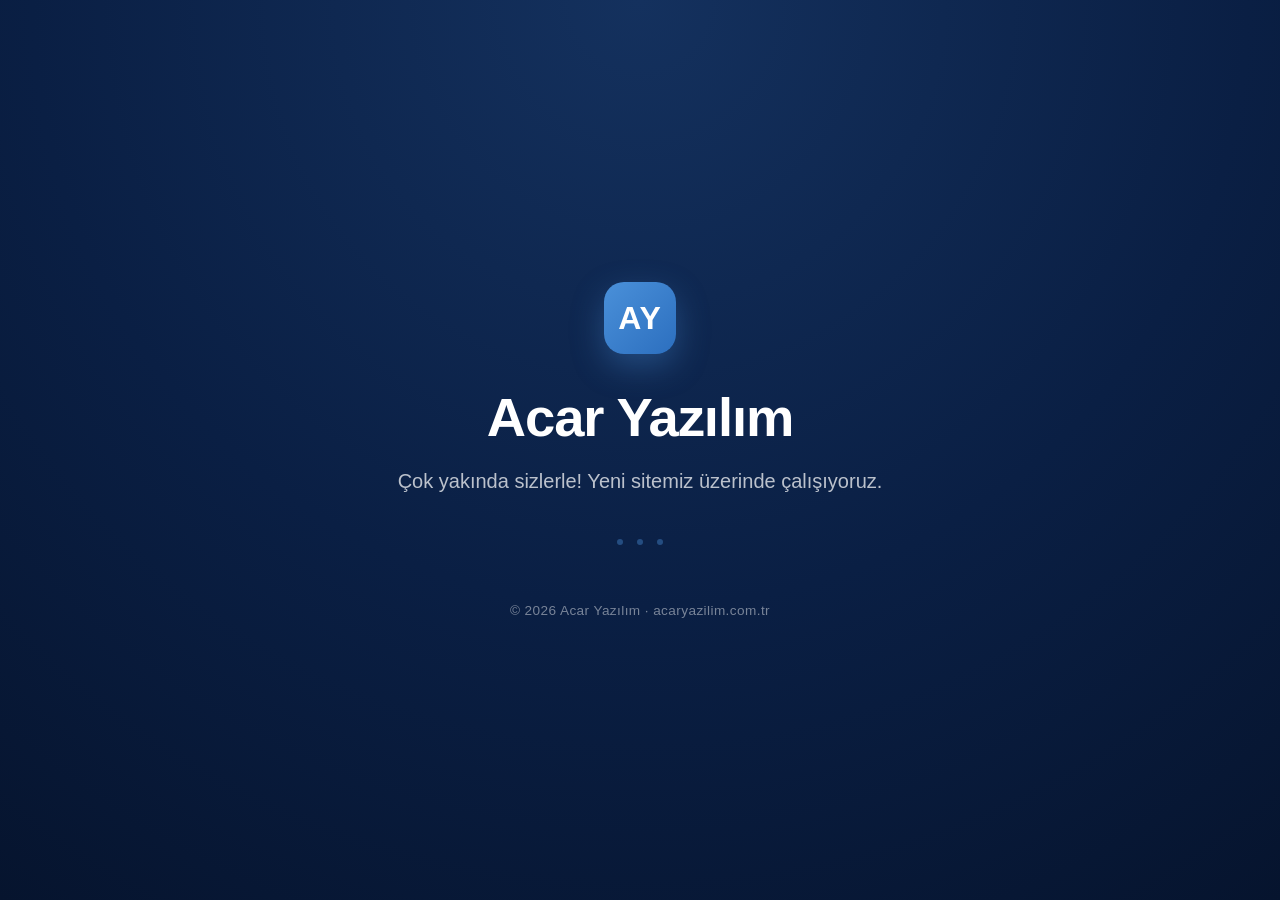
==== index.html @ 97fa5423 "Add coming soon landing page and CNAME for custom domain Co-Authored-By: Claude Opus 4.8 <noreply@an" ====
<!DOCTYPE html>
<html lang="tr">
<head>
  <meta charset="UTF-8" />
  <meta name="viewport" content="width=device-width, initial-scale=1.0" />
  <meta name="description" content="Acar Yazılım - Çok yakında sizlerle!" />
  <meta name="theme-color" content="#0a1f44" />
  <title>Acar Yazılım — Çok Yakında</title>
  <style>
    * {
      margin: 0;
      padding: 0;
      box-sizing: border-box;
    }

    :root {
      --navy: #0a1f44;
      --navy-light: #12294f;
      --accent: #4a90d9;
      --text: #ffffff;
      --muted: rgba(255, 255, 255, 0.72);
    }

    html, body {
      height: 100%;
    }

    body {
      font-family: -apple-system, BlinkMacSystemFont, "Segoe UI", Roboto,
        Helvetica, Arial, sans-serif;
      background: radial-gradient(circle at 50% 0%, #14315e 0%, var(--navy) 55%, #06142e 100%);
      color: var(--text);
      display: flex;
      align-items: center;
      justify-content: center;
      min-height: 100vh;
      text-align: center;
      padding: 24px;
      -webkit-font-smoothing: antialiased;
      overflow: hidden;
    }

    .card {
      max-width: 560px;
      width: 100%;
      animation: fadeInUp 0.9s ease both;
    }

    .logo {
      width: 72px;
      height: 72px;
      margin: 0 auto 32px;
      border-radius: 20px;
      background: linear-gradient(135deg, var(--accent), #2c6fbf);
      display: flex;
      align-items: center;
      justify-content: center;
      font-size: 32px;
      font-weight: 700;
      letter-spacing: 1px;
      color: #fff;
      box-shadow: 0 12px 32px rgba(74, 144, 217, 0.35);
    }

    h1 {
      font-size: clamp(2.2rem, 6vw, 3.4rem);
      font-weight: 700;
      letter-spacing: -0.02em;
      margin-bottom: 16px;
    }

    .subtitle {
      font-size: clamp(1rem, 3.2vw, 1.25rem);
      color: var(--muted);
      font-weight: 400;
      line-height: 1.6;
      margin-bottom: 40px;
    }

    .dots {
      display: flex;
      gap: 10px;
      justify-content: center;
    }

    .dots span {
      width: 10px;
      height: 10px;
      border-radius: 50%;
      background: var(--accent);
      animation: pulse 1.4s ease-in-out infinite both;
    }

    .dots span:nth-child(2) { animation-delay: 0.2s; }
    .dots span:nth-child(3) { animation-delay: 0.4s; }

    .footer {
      margin-top: 56px;
      font-size: 0.85rem;
      color: rgba(255, 255, 255, 0.45);
      letter-spacing: 0.03em;
    }

    @keyframes fadeInUp {
      from {
        opacity: 0;
        transform: translateY(24px);
      }
      to {
        opacity: 1;
        transform: translateY(0);
      }
    }

    @keyframes pulse {
      0%, 80%, 100% {
        transform: scale(0.6);
        opacity: 0.4;
      }
      40% {
        transform: scale(1);
        opacity: 1;
      }
    }

    @media (prefers-reduced-motion: reduce) {
      .card { animation: none; }
      .dots span { animation: none; opacity: 0.8; }
    }
  </style>
</head>
<body>
  <main class="card">
    <div class="logo">AY</div>
    <h1>Acar Yazılım</h1>
    <p class="subtitle">Çok yakında sizlerle! Yeni sitemiz üzerinde çalışıyoruz.</p>
    <div class="dots" aria-hidden="true">
      <span></span>
      <span></span>
      <span></span>
    </div>
    <p class="footer">© 2026 Acar Yazılım · acaryazilim.com.tr</p>
  </main>
</body>
</html>
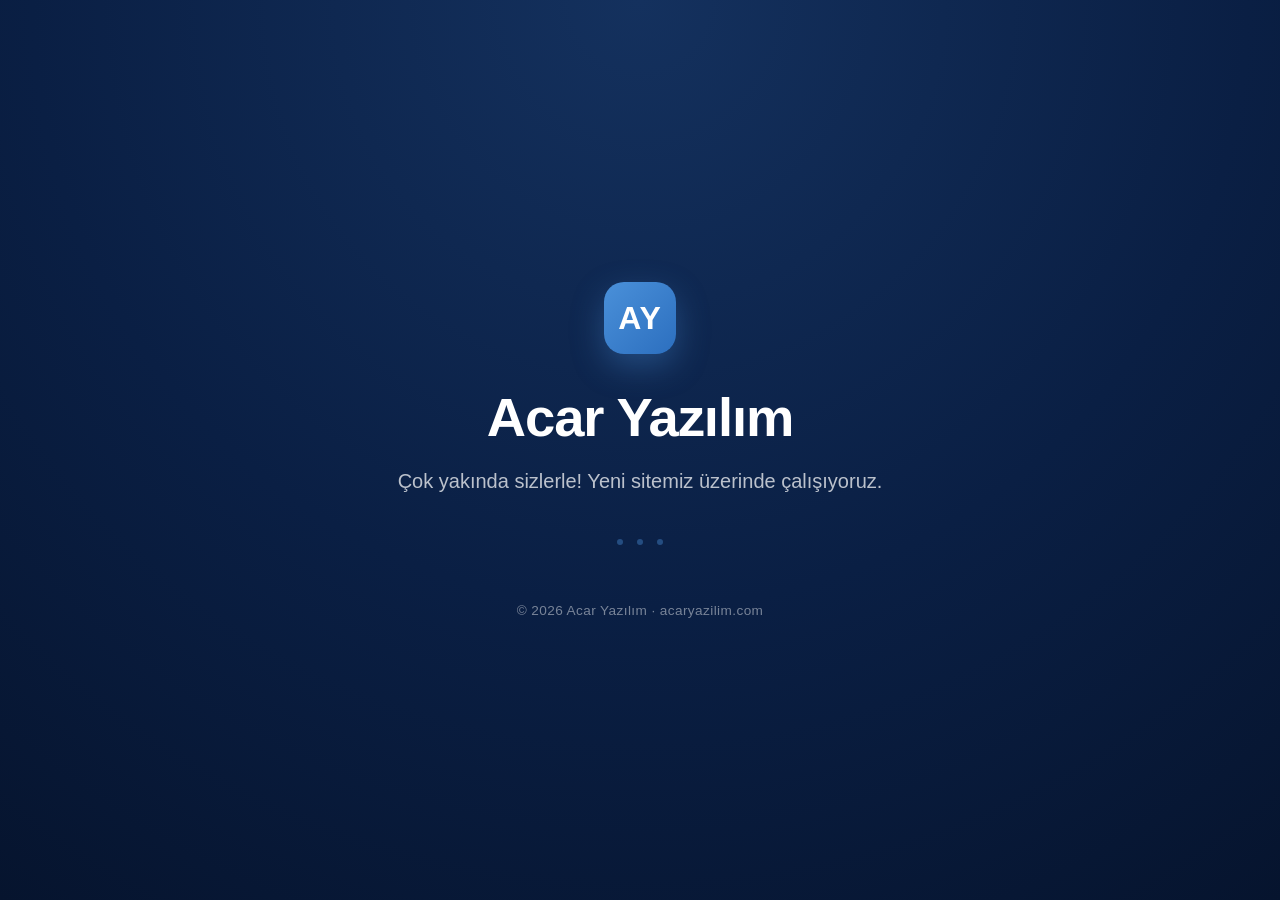
==== commit 7aee82a8: "Fix custom domain to acaryazilim.com Co-Authored-By: Claude Opus 4.8 <noreply@anthropic.com>" ====
--- a/index.html
+++ b/index.html
@@ -139,7 +139,7 @@
       <span></span>
       <span></span>
     </div>
-    <p class="footer">© 2026 Acar Yazılım · acaryazilim.com.tr</p>
+    <p class="footer">© 2026 Acar Yazılım · acaryazilim.com</p>
   </main>
 </body>
 </html>
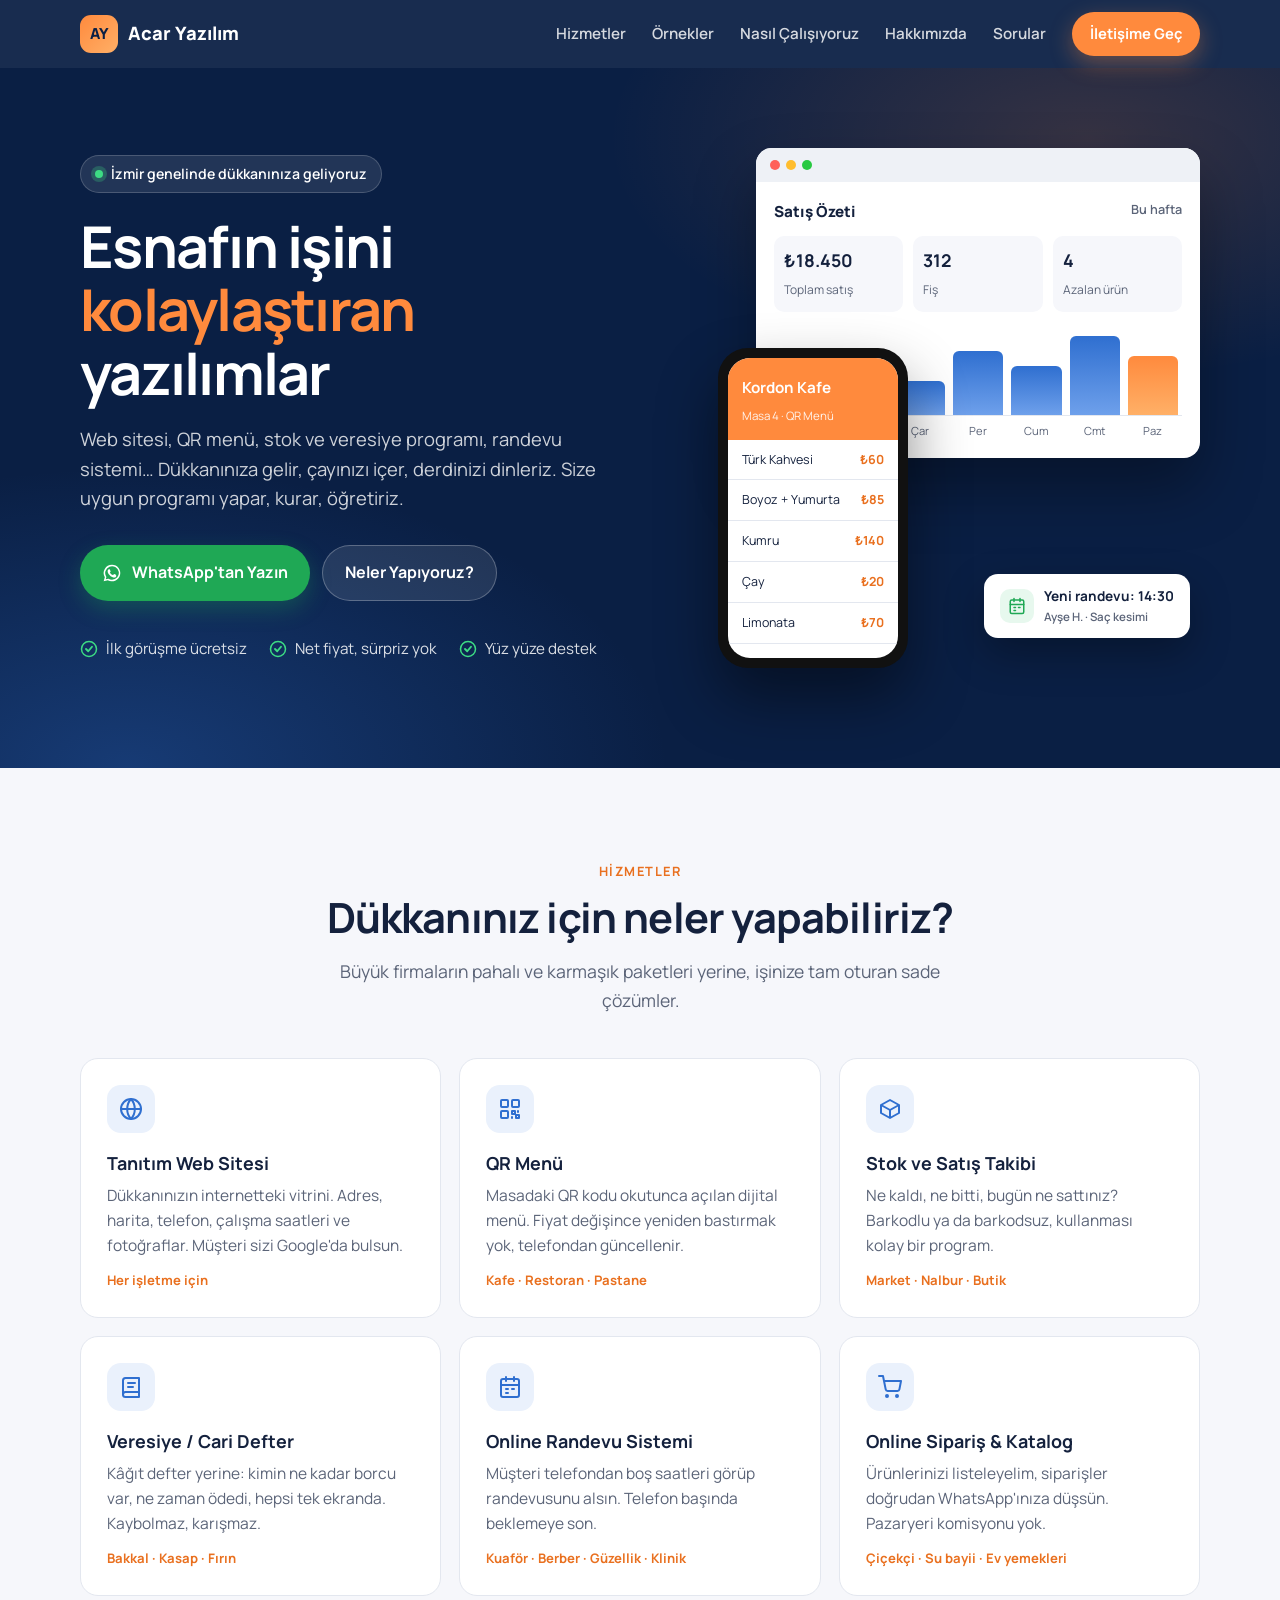
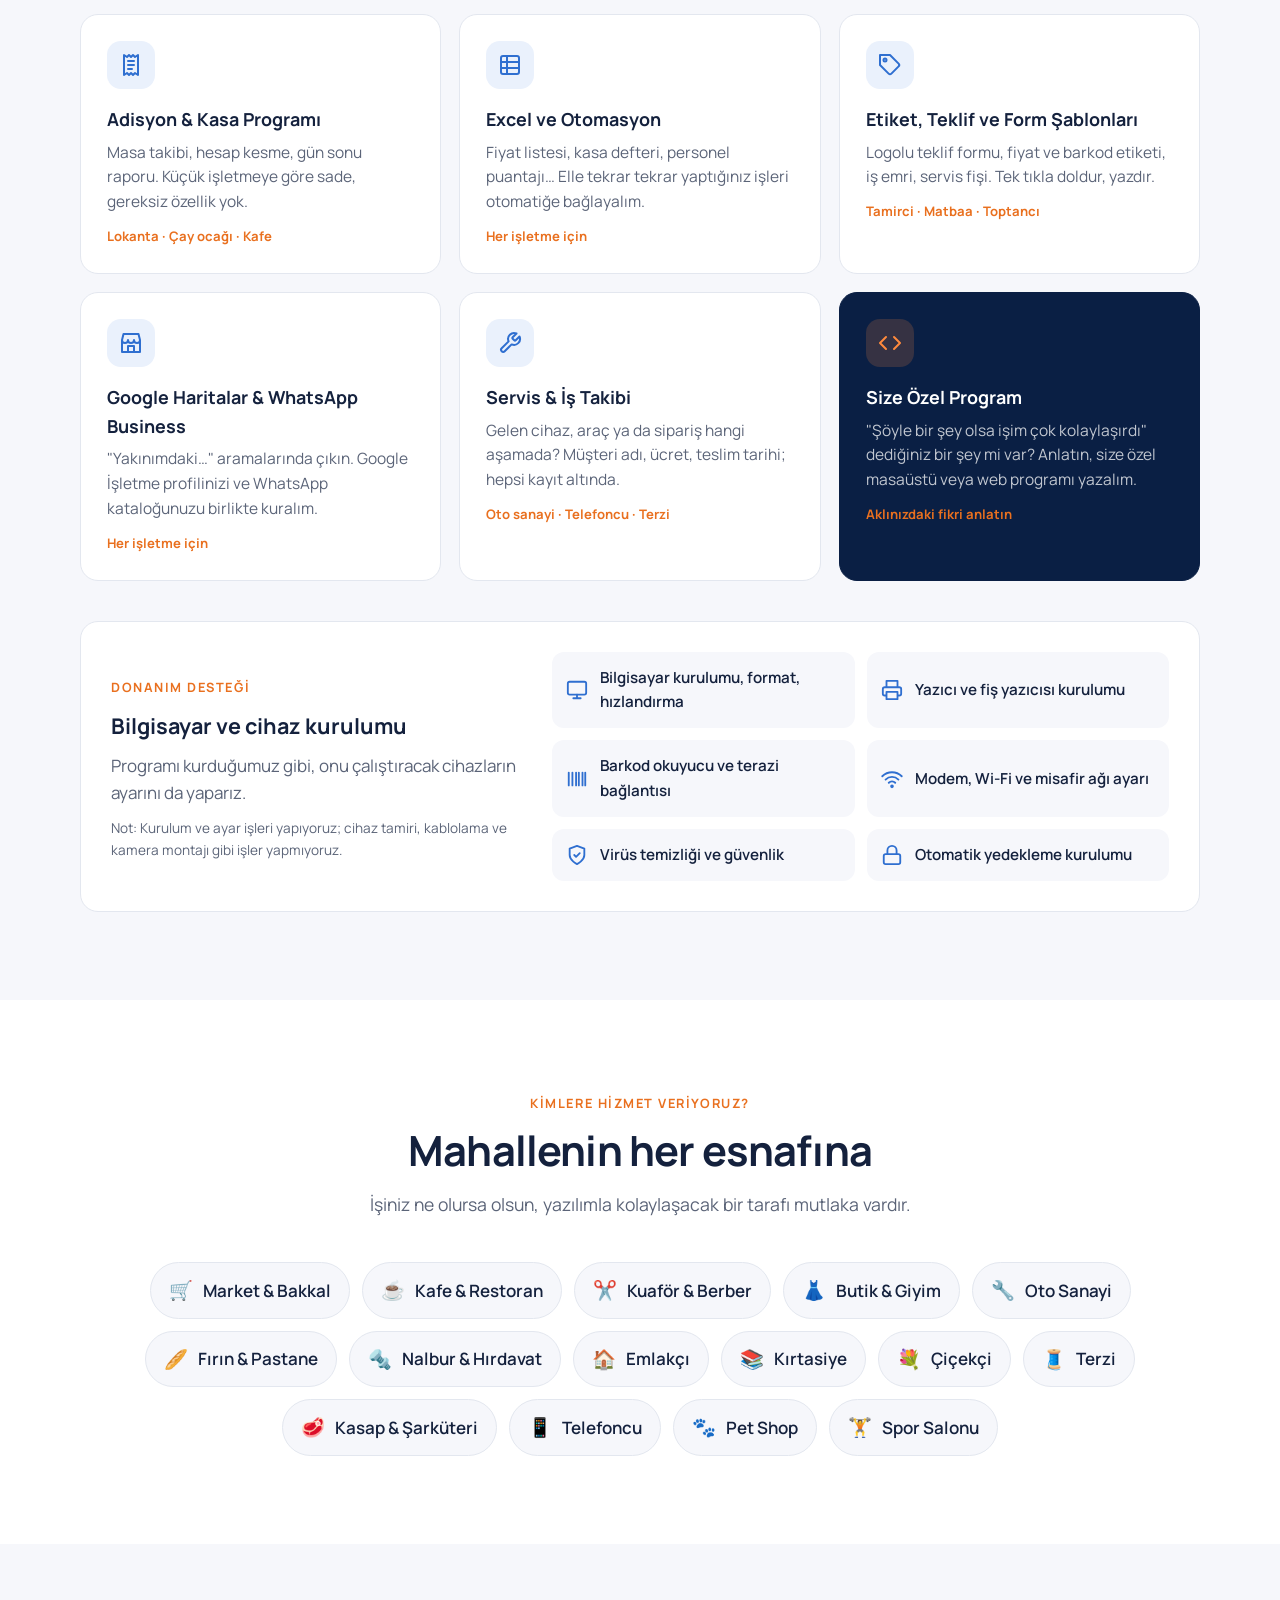
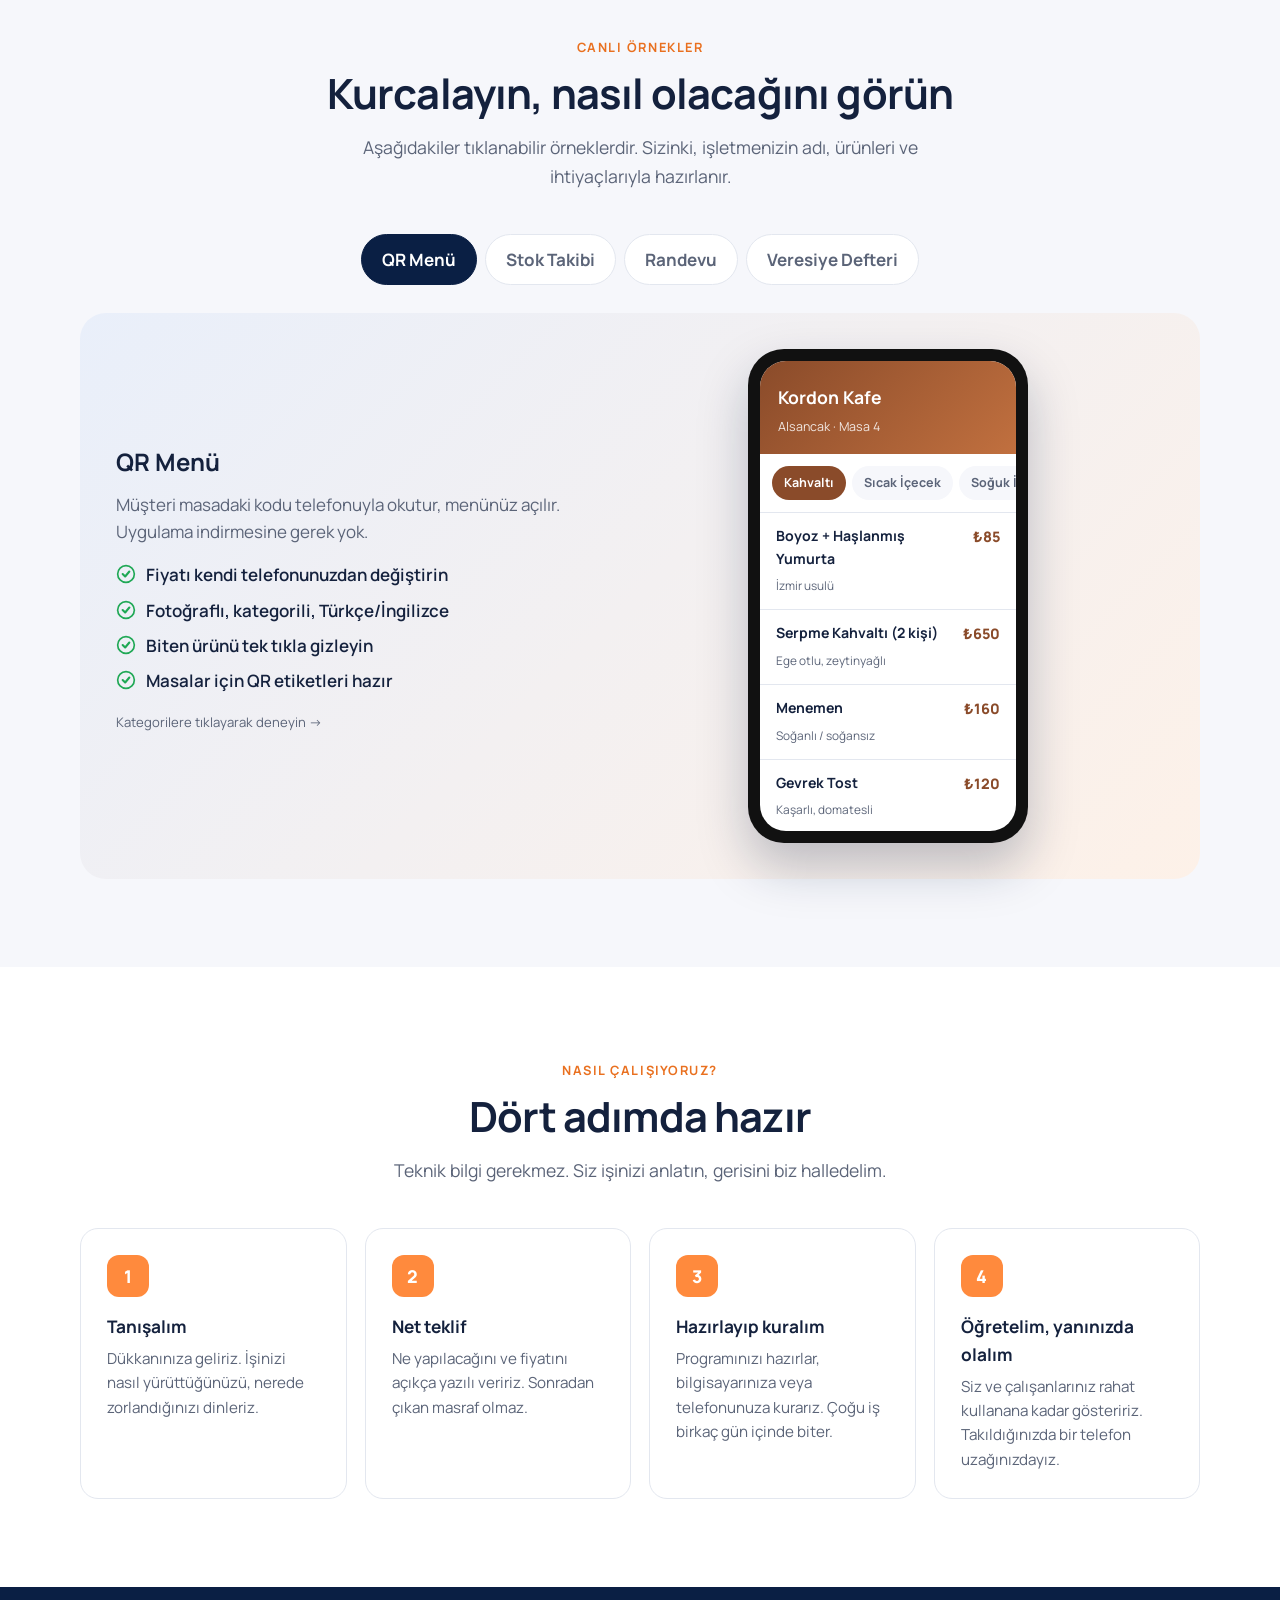
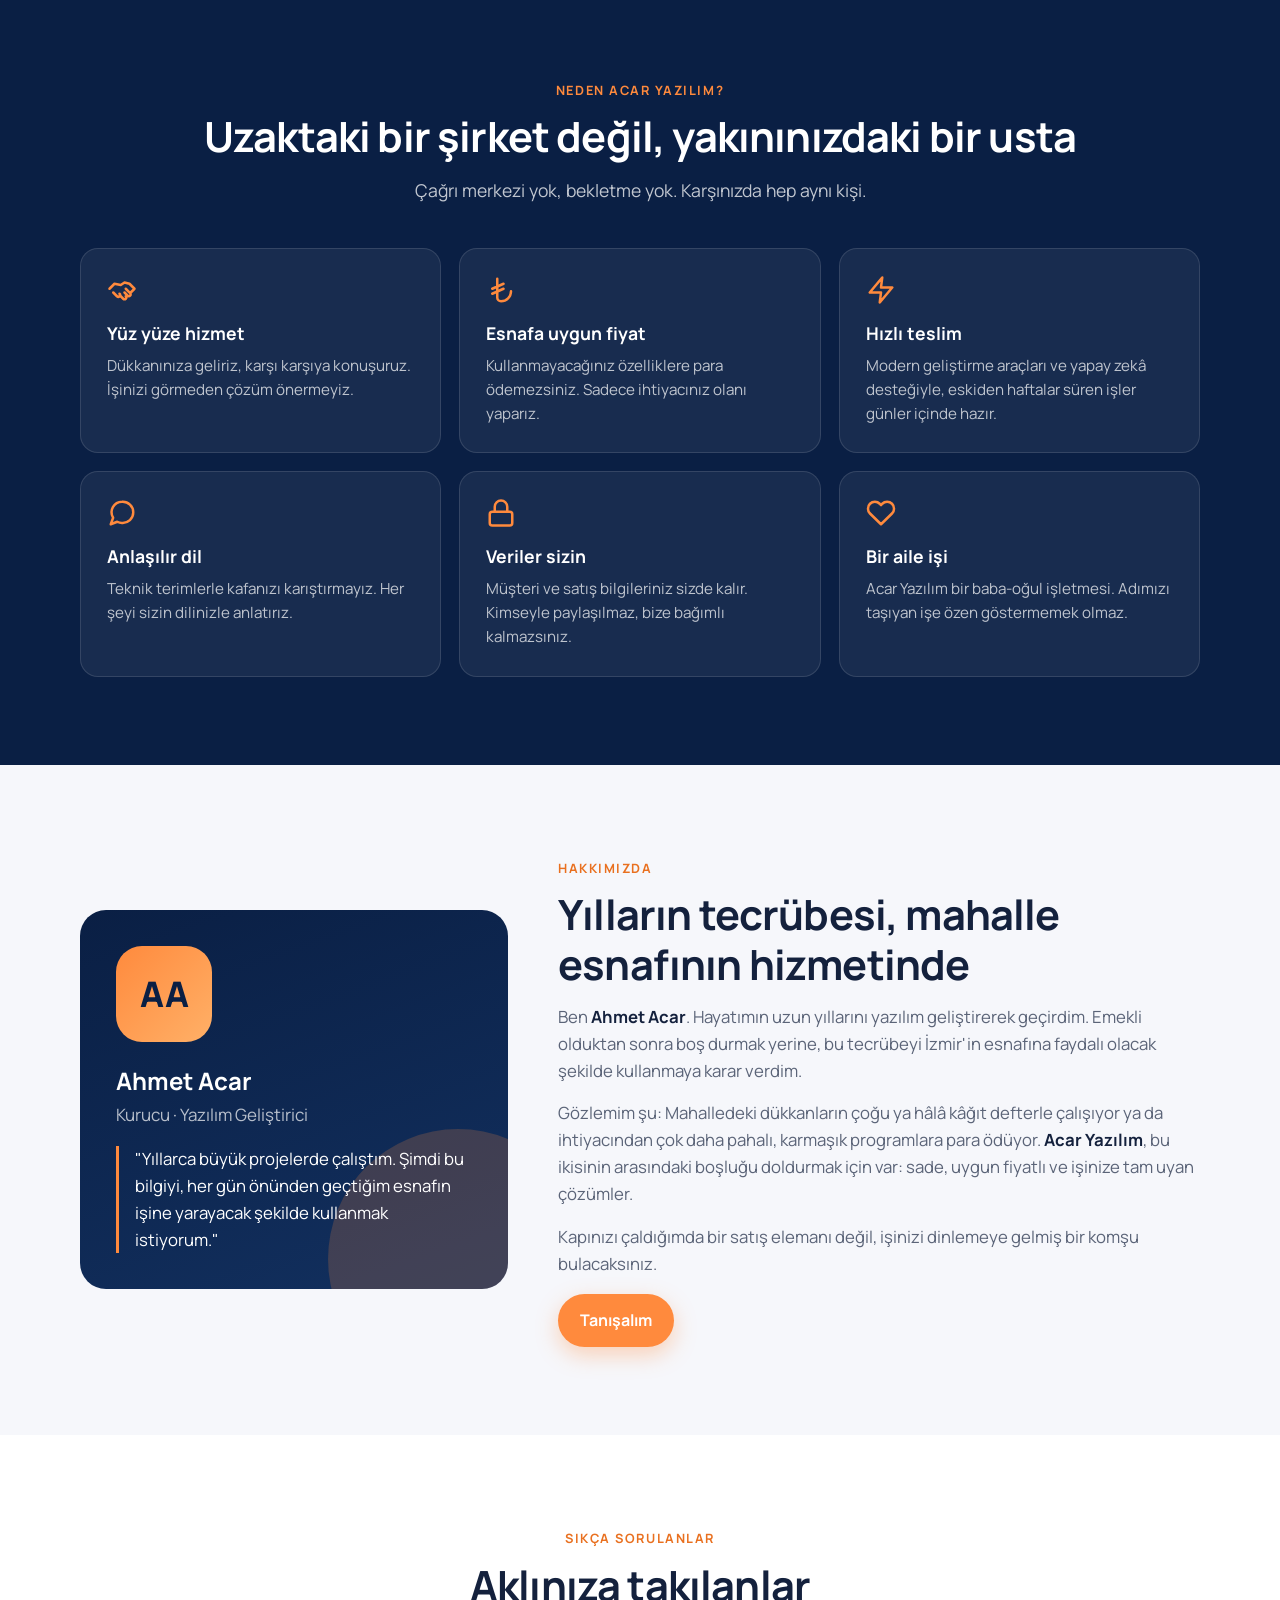
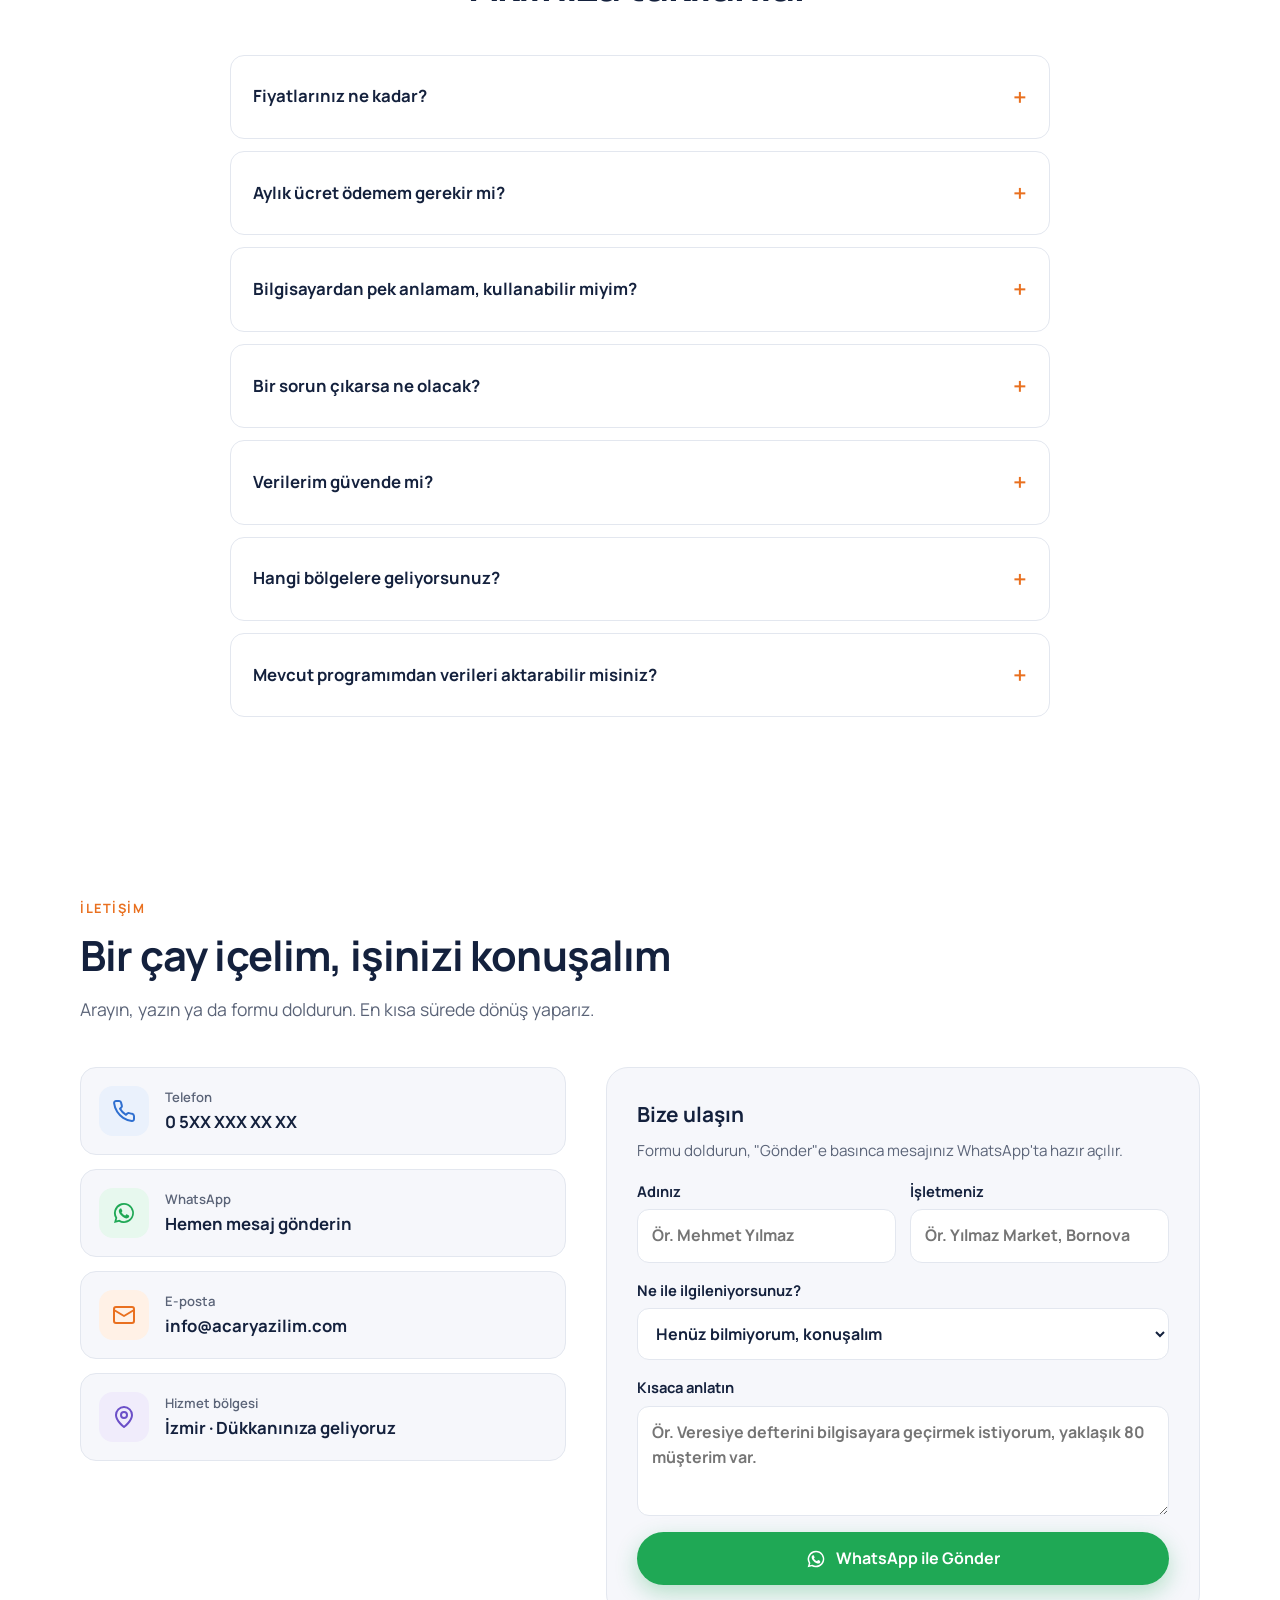
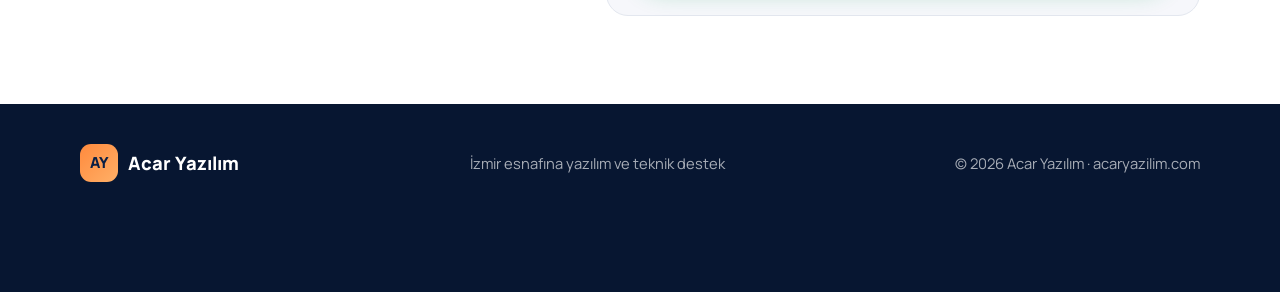
==== commit cd05b829: "Replace coming-soon page with full business site Services, interactive demos (QR menu, stock, appoin" ====
--- a/index.html
+++ b/index.html
@@ -3,143 +3,1182 @@
 <head>
   <meta charset="UTF-8" />
   <meta name="viewport" content="width=device-width, initial-scale=1.0" />
-  <meta name="description" content="Acar Yazılım - Çok yakında sizlerle!" />
+  <title>Acar Yazılım — İzmir Esnafına Yazılım ve Teknik Destek</title>
+  <meta name="description" content="İzmir esnafına dükkanınıza gelerek yazılım ve teknik destek: web sitesi, QR menü, stok ve veresiye programı, randevu sistemi, bilgisayar ve yazıcı kurulumu." />
   <meta name="theme-color" content="#0a1f44" />
-  <title>Acar Yazılım — Çok Yakında</title>
+  <meta property="og:title" content="Acar Yazılım — İzmir Esnafına Yazılım" />
+  <meta property="og:description" content="Dükkanınıza gelir, dinler, ihtiyacınız olan programı yaparız. Web sitesi, QR menü, stok, veresiye, randevu ve daha fazlası." />
+  <meta property="og:url" content="https://acaryazilim.com/" />
+  <meta property="og:type" content="website" />
+  <meta property="og:locale" content="tr_TR" />
+  <link rel="icon" href="data:image/svg+xml,%3Csvg xmlns='http://www.w3.org/2000/svg' viewBox='0 0 64 64'%3E%3Crect width='64' height='64' rx='16' fill='%230a1f44'/%3E%3Ctext x='32' y='42' font-family='Arial' font-weight='700' font-size='26' fill='%23ff8a3d' text-anchor='middle'%3EAY%3C/text%3E%3C/svg%3E" />
+  <link rel="preconnect" href="https://fonts.googleapis.com" />
+  <link rel="preconnect" href="https://fonts.gstatic.com" crossorigin />
+  <link href="https://fonts.googleapis.com/css2?family=Manrope:wght@400;500;600;700;800&display=swap" rel="stylesheet" />
   <style>
-    * {
-      margin: 0;
-      padding: 0;
-      box-sizing: border-box;
-    }
-
     :root {
       --navy: #0a1f44;
-      --navy-light: #12294f;
-      --accent: #4a90d9;
-      --text: #ffffff;
-      --muted: rgba(255, 255, 255, 0.72);
-    }
-
-    html, body {
-      height: 100%;
-    }
-
+      --navy-2: #12305f;
+      --blue: #2f6fd0;
+      --orange: #ff8a3d;
+      --orange-dark: #e9701f;
+      --green: #1fa855;
+      --bg: #f6f7fb;
+      --card: #ffffff;
+      --text: #14213d;
+      --muted: #5b6478;
+      --line: #e3e7ef;
+      --radius: 18px;
+      --shadow: 0 10px 30px rgba(10, 31, 68, 0.08);
+    }
+
+    * { margin: 0; padding: 0; box-sizing: border-box; }
+    html { scroll-behavior: smooth; scroll-padding-top: 80px; }
     body {
-      font-family: -apple-system, BlinkMacSystemFont, "Segoe UI", Roboto,
-        Helvetica, Arial, sans-serif;
-      background: radial-gradient(circle at 50% 0%, #14315e 0%, var(--navy) 55%, #06142e 100%);
+      font-family: "Manrope", -apple-system, "Segoe UI", Roboto, Arial, sans-serif;
+      background: var(--bg);
       color: var(--text);
-      display: flex;
-      align-items: center;
-      justify-content: center;
-      min-height: 100vh;
-      text-align: center;
-      padding: 24px;
+      font-size: 17px;
+      line-height: 1.6;
       -webkit-font-smoothing: antialiased;
+    }
+    img, svg { display: block; }
+    a { color: inherit; text-decoration: none; }
+    button { font: inherit; cursor: pointer; }
+    .wrap { max-width: 1160px; margin: 0 auto; padding: 0 20px; }
+    section { padding: 88px 0; }
+    .eyebrow {
+      display: inline-block;
+      font-size: 0.8rem;
+      font-weight: 700;
+      letter-spacing: 0.12em;
+      text-transform: uppercase;
+      color: var(--orange-dark);
+      margin-bottom: 12px;
+    }
+    h2 {
+      font-size: clamp(1.8rem, 4vw, 2.6rem);
+      line-height: 1.2;
+      letter-spacing: -0.02em;
+      margin-bottom: 14px;
+    }
+    .lead { color: var(--muted); font-size: 1.1rem; max-width: 640px; }
+    .section-head { margin-bottom: 44px; }
+    .center { text-align: center; }
+    .center .lead { margin: 0 auto; }
+
+    /* Butonlar */
+    .btn {
+      display: inline-flex; align-items: center; gap: 10px;
+      padding: 14px 22px; border-radius: 999px; border: 0;
+      font-weight: 700; font-size: 1rem;
+      transition: transform .15s ease, box-shadow .15s ease, background .15s ease;
+    }
+    .btn:hover { transform: translateY(-2px); }
+    .btn svg { width: 20px; height: 20px; }
+    .btn-wa { background: var(--green); color: #fff; box-shadow: 0 8px 22px rgba(31,168,85,.3); }
+    .btn-wa:hover { background: #18934a; }
+    .btn-orange { background: var(--orange); color: #fff; box-shadow: 0 8px 22px rgba(255,138,61,.35); }
+    .btn-orange:hover { background: var(--orange-dark); }
+    .btn-ghost { background: rgba(255,255,255,.1); color: #fff; border: 1px solid rgba(255,255,255,.25); }
+    .btn-ghost:hover { background: rgba(255,255,255,.18); }
+
+    /* Üst menü */
+    header {
+      position: sticky; top: 0; z-index: 50;
+      background: rgba(10, 31, 68, 0.94);
+      backdrop-filter: blur(10px);
+      color: #fff;
+    }
+    .nav { display: flex; align-items: center; justify-content: space-between; height: 68px; }
+    .brand { display: flex; align-items: center; gap: 10px; font-weight: 800; font-size: 1.15rem; }
+    .brand-logo {
+      width: 38px; height: 38px; border-radius: 11px;
+      background: linear-gradient(135deg, var(--orange), #ffb067);
+      display: grid; place-items: center;
+      font-weight: 800; font-size: 0.95rem; color: var(--navy);
+    }
+    .nav-links { display: flex; gap: 26px; align-items: center; font-weight: 600; font-size: 0.95rem; }
+    .nav-links a:not(.btn) { opacity: .82; }
+    .nav-links a:not(.btn):hover { opacity: 1; }
+    .nav-links .btn { padding: 10px 18px; font-size: .92rem; }
+    .menu-btn { display: none; background: none; border: 0; color: #fff; padding: 8px; }
+    .menu-btn svg { width: 28px; height: 28px; }
+
+    /* Giriş */
+    .hero {
+      background:
+        radial-gradient(800px 400px at 85% 10%, rgba(255,138,61,.18), transparent 60%),
+        radial-gradient(900px 500px at 10% 100%, rgba(47,111,208,.35), transparent 60%),
+        var(--navy);
+      color: #fff;
+      padding: 80px 0 100px;
       overflow: hidden;
     }
-
+    .hero-grid { display: grid; grid-template-columns: 1.1fr .9fr; gap: 48px; align-items: center; }
+    .pill {
+      display: inline-flex; align-items: center; gap: 8px;
+      background: rgba(255,255,255,.1); border: 1px solid rgba(255,255,255,.18);
+      padding: 7px 14px; border-radius: 999px; font-size: .88rem; font-weight: 600;
+      margin-bottom: 22px;
+    }
+    .pill .dot { width: 8px; height: 8px; border-radius: 50%; background: #3ddc84; box-shadow: 0 0 0 4px rgba(61,220,132,.25); }
+    .hero h1 {
+      font-size: clamp(2.2rem, 5.4vw, 3.6rem);
+      line-height: 1.1; letter-spacing: -0.03em; margin-bottom: 20px;
+    }
+    .hero h1 em { font-style: normal; color: var(--orange); }
+    .hero p.sub { font-size: 1.15rem; color: rgba(255,255,255,.8); max-width: 540px; margin-bottom: 32px; }
+    .hero-ctas { display: flex; flex-wrap: wrap; gap: 12px; margin-bottom: 36px; }
+    .hero-points { display: flex; flex-wrap: wrap; gap: 10px 22px; font-size: .95rem; color: rgba(255,255,255,.85); }
+    .hero-points span { display: inline-flex; align-items: center; gap: 8px; }
+    .hero-points svg { width: 18px; height: 18px; color: #3ddc84; }
+
+    /* Giriş görseli */
+    .hero-visual { position: relative; height: 520px; }
+    .mock-window {
+      position: absolute; right: 0; top: 0; width: 92%;
+      background: #fff; color: var(--text); border-radius: 16px;
+      box-shadow: 0 30px 60px rgba(0,0,0,.35); overflow: hidden;
+    }
+    .mock-bar { display: flex; gap: 6px; padding: 12px 14px; background: #eef1f6; }
+    .mock-bar i { width: 10px; height: 10px; border-radius: 50%; background: #cfd5e0; }
+    .mock-bar i:nth-child(1) { background: #ff6159; }
+    .mock-bar i:nth-child(2) { background: #ffbd2e; }
+    .mock-bar i:nth-child(3) { background: #28c941; }
+    .mock-body { padding: 18px; }
+    .mock-title { font-weight: 800; font-size: .95rem; margin-bottom: 12px; display: flex; justify-content: space-between; }
+    .mock-title small { color: var(--muted); font-weight: 600; }
+    .stats { display: grid; grid-template-columns: repeat(3, 1fr); gap: 10px; margin-bottom: 14px; }
+    .stat { background: var(--bg); border-radius: 10px; padding: 10px; }
+    .stat b { display: block; font-size: 1.1rem; }
+    .stat span { font-size: .75rem; color: var(--muted); }
+    .bars { display: flex; align-items: flex-end; gap: 8px; height: 90px; padding: 0 4px; border-bottom: 1px solid var(--line); }
+    .bars div { flex: 1; background: linear-gradient(180deg, var(--blue), #6ea0eb); border-radius: 6px 6px 0 0; }
+    .bars div:last-child { background: linear-gradient(180deg, var(--orange), #ffb067); }
+    .days { display: flex; gap: 8px; padding: 6px 4px 0; font-size: .7rem; color: var(--muted); }
+    .days span { flex: 1; text-align: center; }
+    .mock-phone {
+      position: absolute; left: 0; bottom: 0; width: 190px;
+      background: #111; border-radius: 30px; padding: 10px;
+      box-shadow: 0 30px 60px rgba(0,0,0,.45);
+    }
+    .mock-phone .screen { background: #fff; color: var(--text); border-radius: 22px; overflow: hidden; height: 300px; }
+    .ph-head { background: var(--orange); color: #fff; padding: 18px 14px 12px; }
+    .ph-head b { display: block; font-size: .95rem; }
+    .ph-head span { font-size: .72rem; opacity: .9; }
+    .ph-item { display: flex; justify-content: space-between; padding: 10px 14px; border-bottom: 1px solid var(--line); font-size: .78rem; }
+    .ph-item b { color: var(--orange-dark); }
+    .float-badge {
+      position: absolute; right: 10px; bottom: 30px;
+      background: #fff; color: var(--text); border-radius: 14px; padding: 12px 16px;
+      box-shadow: 0 16px 40px rgba(0,0,0,.3); display: flex; gap: 10px; align-items: center;
+      font-size: .85rem; font-weight: 700;
+    }
+    .float-badge .ic { width: 34px; height: 34px; border-radius: 10px; background: #e7f8ee; color: var(--green); display: grid; place-items: center; }
+    .float-badge .ic svg { width: 18px; height: 18px; }
+    .float-badge small { display: block; color: var(--muted); font-weight: 600; font-size: .72rem; }
+
+    /* Hizmetler */
+    .cards { display: grid; grid-template-columns: repeat(3, 1fr); gap: 18px; }
     .card {
-      max-width: 560px;
-      width: 100%;
-      animation: fadeInUp 0.9s ease both;
-    }
-
-    .logo {
-      width: 72px;
-      height: 72px;
-      margin: 0 auto 32px;
-      border-radius: 20px;
-      background: linear-gradient(135deg, var(--accent), #2c6fbf);
-      display: flex;
-      align-items: center;
-      justify-content: center;
-      font-size: 32px;
-      font-weight: 700;
-      letter-spacing: 1px;
-      color: #fff;
-      box-shadow: 0 12px 32px rgba(74, 144, 217, 0.35);
-    }
-
-    h1 {
-      font-size: clamp(2.2rem, 6vw, 3.4rem);
-      font-weight: 700;
-      letter-spacing: -0.02em;
-      margin-bottom: 16px;
-    }
-
-    .subtitle {
-      font-size: clamp(1rem, 3.2vw, 1.25rem);
-      color: var(--muted);
-      font-weight: 400;
-      line-height: 1.6;
-      margin-bottom: 40px;
-    }
-
-    .dots {
-      display: flex;
-      gap: 10px;
-      justify-content: center;
-    }
-
-    .dots span {
-      width: 10px;
-      height: 10px;
-      border-radius: 50%;
-      background: var(--accent);
-      animation: pulse 1.4s ease-in-out infinite both;
-    }
-
-    .dots span:nth-child(2) { animation-delay: 0.2s; }
-    .dots span:nth-child(3) { animation-delay: 0.4s; }
-
-    .footer {
-      margin-top: 56px;
-      font-size: 0.85rem;
-      color: rgba(255, 255, 255, 0.45);
-      letter-spacing: 0.03em;
-    }
-
-    @keyframes fadeInUp {
-      from {
-        opacity: 0;
-        transform: translateY(24px);
+      background: var(--card); border: 1px solid var(--line); border-radius: var(--radius);
+      padding: 26px; transition: transform .2s ease, box-shadow .2s ease, border-color .2s ease;
+    }
+    .card:hover { transform: translateY(-4px); box-shadow: var(--shadow); border-color: transparent; }
+    .card .ic {
+      width: 48px; height: 48px; border-radius: 14px; display: grid; place-items: center;
+      background: #eaf1fc; color: var(--blue); margin-bottom: 16px;
+    }
+    .card .ic svg { width: 24px; height: 24px; }
+    .card h3 { font-size: 1.12rem; margin-bottom: 6px; }
+    .card p { color: var(--muted); font-size: .97rem; }
+    .card .ex { margin-top: 12px; font-size: .82rem; font-weight: 700; color: var(--orange-dark); }
+    .card.special { background: var(--navy); color: #fff; border-color: var(--navy); }
+    .card.special p { color: rgba(255,255,255,.75); }
+    .card.special .ic { background: rgba(255,138,61,.18); color: var(--orange); }
+
+    .hw {
+      margin-top: 40px; background: #fff; border: 1px solid var(--line); border-radius: var(--radius);
+      padding: 30px; display: grid; grid-template-columns: .8fr 1.2fr; gap: 30px; align-items: center;
+    }
+    .hw h3 { font-size: 1.35rem; margin-bottom: 8px; }
+    .hw p { color: var(--muted); }
+    .hw-list { display: grid; grid-template-columns: 1fr 1fr; gap: 12px; }
+    .hw-list div { display: flex; gap: 12px; align-items: center; background: var(--bg); padding: 14px; border-radius: 12px; font-weight: 600; font-size: .95rem; }
+    .hw-list svg { width: 22px; height: 22px; color: var(--blue); flex-shrink: 0; }
+    .hw-note { margin-top: 12px; font-size: .85rem; color: var(--muted); }
+
+    /* Sektörler */
+    .sectors { background: #fff; }
+    .chips { display: flex; flex-wrap: wrap; gap: 12px; justify-content: center; }
+    .chip {
+      display: inline-flex; align-items: center; gap: 10px;
+      padding: 12px 18px; border-radius: 999px; background: var(--bg); border: 1px solid var(--line);
+      font-weight: 600;
+    }
+    .chip span { font-size: 1.2rem; }
+
+    /* Canlı örnekler */
+    .tabs { display: flex; flex-wrap: wrap; gap: 8px; justify-content: center; margin-bottom: 28px; }
+    .tab {
+      padding: 11px 20px; border-radius: 999px; border: 1px solid var(--line); background: #fff;
+      font-weight: 700; color: var(--muted); transition: all .15s ease;
+    }
+    .tab[aria-selected="true"] { background: var(--navy); color: #fff; border-color: var(--navy); }
+    .demo-stage {
+      background: linear-gradient(135deg, #e9effa, #fdf1e8);
+      border-radius: 26px; padding: 36px; display: grid; grid-template-columns: 1fr 1.2fr; gap: 36px; align-items: center;
+    }
+    .demo-text h3 { font-size: 1.5rem; margin-bottom: 10px; }
+    .demo-text p { color: var(--muted); margin-bottom: 16px; }
+    .demo-text ul { list-style: none; display: grid; gap: 8px; }
+    .demo-text li { display: flex; gap: 10px; align-items: flex-start; font-weight: 600; }
+    .demo-text li svg { width: 20px; height: 20px; color: var(--green); flex-shrink: 0; margin-top: 3px; }
+    .demo-note { margin-top: 18px; font-size: .82rem; color: var(--muted); }
+    .panel[hidden] { display: none; }
+    .app {
+      background: #fff; border-radius: 16px; box-shadow: 0 20px 50px rgba(10,31,68,.15); overflow: hidden;
+    }
+    .app-head { background: var(--navy); color: #fff; padding: 14px 18px; display: flex; justify-content: space-between; align-items: center; font-weight: 700; }
+    .app-head small { opacity: .7; font-weight: 600; }
+    .app-body { padding: 16px; }
+
+    /* QR menü örneği */
+    .phone-wrap { display: flex; justify-content: center; }
+    .phone { width: 280px; background: #111; border-radius: 36px; padding: 12px; box-shadow: 0 24px 50px rgba(10,31,68,.25); }
+    .phone .screen { background: #fff; border-radius: 26px; overflow: hidden; height: 470px; display: flex; flex-direction: column; }
+    .qm-head { background: linear-gradient(135deg, #8a4b2a, #c1703f); color: #fff; padding: 22px 18px 16px; }
+    .qm-head b { font-size: 1.1rem; display: block; }
+    .qm-head span { font-size: .78rem; opacity: .85; }
+    .qm-cats { display: flex; gap: 6px; padding: 12px; overflow-x: auto; border-bottom: 1px solid var(--line); }
+    .qm-cats button { border: 0; background: var(--bg); padding: 7px 12px; border-radius: 999px; font-size: .78rem; font-weight: 700; color: var(--muted); white-space: nowrap; }
+    .qm-cats button.on { background: #8a4b2a; color: #fff; }
+    .qm-list { overflow-y: auto; flex: 1; }
+    .qm-item { display: flex; justify-content: space-between; gap: 10px; padding: 12px 16px; border-bottom: 1px solid var(--line); }
+    .qm-item b { font-size: .88rem; display: block; }
+    .qm-item small { color: var(--muted); font-size: .74rem; }
+    .qm-item .price { font-weight: 800; color: #8a4b2a; font-size: .9rem; white-space: nowrap; }
+
+    /* Stok örneği */
+    table { width: 100%; border-collapse: collapse; font-size: .9rem; }
+    th { text-align: left; color: var(--muted); font-size: .75rem; text-transform: uppercase; letter-spacing: .06em; padding: 8px 10px; border-bottom: 1px solid var(--line); }
+    td { padding: 11px 10px; border-bottom: 1px solid var(--line); }
+    td.num { font-weight: 700; }
+    .badge { display: inline-block; padding: 3px 10px; border-radius: 999px; font-size: .74rem; font-weight: 700; }
+    .badge.ok { background: #e7f8ee; color: #148043; }
+    .badge.low { background: #fff1e6; color: #c95a10; }
+    .badge.out { background: #fde8e8; color: #c62828; }
+    .search { display: flex; gap: 8px; margin-bottom: 12px; }
+    .search input { flex: 1; padding: 10px 14px; border: 1px solid var(--line); border-radius: 10px; font: inherit; font-size: .9rem; min-width: 0; }
+    .qty-btn { width: 28px; height: 28px; border-radius: 8px; border: 1px solid var(--line); background: #fff; font-weight: 800; }
+
+    /* Randevu örneği */
+    .cal-days { display: grid; grid-template-columns: repeat(5, 1fr); gap: 8px; margin-bottom: 14px; }
+    .cal-days button { border: 1px solid var(--line); background: #fff; border-radius: 12px; padding: 8px 4px; font-weight: 700; font-size: .85rem; }
+    .cal-days button small { display: block; color: var(--muted); font-weight: 600; font-size: .7rem; }
+    .cal-days button.on { background: var(--navy); color: #fff; border-color: var(--navy); }
+    .cal-days button.on small { color: rgba(255,255,255,.7); }
+    .slots { display: grid; grid-template-columns: repeat(4, 1fr); gap: 8px; }
+    .slots button { border: 1px solid var(--line); background: #fff; border-radius: 10px; padding: 10px 4px; font-weight: 700; font-size: .88rem; }
+    .slots button:disabled { background: var(--bg); color: #b4bccb; text-decoration: line-through; cursor: not-allowed; }
+    .slots button.on { background: var(--orange); border-color: var(--orange); color: #fff; }
+    .confirm { margin-top: 14px; padding: 12px 14px; border-radius: 12px; background: #e7f8ee; color: #148043; font-weight: 700; font-size: .9rem; display: none; }
+    .confirm.show { display: block; }
+
+    /* Veresiye örneği */
+    .cust { display: flex; justify-content: space-between; align-items: center; padding: 12px 6px; border-bottom: 1px solid var(--line); }
+    .cust .who { display: flex; gap: 12px; align-items: center; }
+    .avatar { width: 38px; height: 38px; border-radius: 50%; display: grid; place-items: center; font-weight: 800; color: #fff; font-size: .85rem; }
+    .cust b { display: block; font-size: .93rem; }
+    .cust small { color: var(--muted); font-size: .76rem; }
+    .debt { font-weight: 800; }
+    .debt.red { color: #c62828; }
+    .debt.green { color: #148043; }
+    .pay-btn { margin-left: 10px; border: 0; background: var(--bg); padding: 6px 10px; border-radius: 8px; font-size: .75rem; font-weight: 700; color: var(--blue); }
+    .total-row { display: flex; justify-content: space-between; padding: 14px 6px 4px; font-weight: 800; }
+
+    /* Nasıl çalışıyoruz */
+    .steps { display: grid; grid-template-columns: repeat(4, 1fr); gap: 18px; counter-reset: step; }
+    .step { background: #fff; border-radius: var(--radius); padding: 26px; border: 1px solid var(--line); position: relative; }
+    .step::before {
+      counter-increment: step; content: counter(step);
+      width: 42px; height: 42px; border-radius: 12px; display: grid; place-items: center;
+      background: var(--orange); color: #fff; font-weight: 800; font-size: 1.1rem; margin-bottom: 16px;
+    }
+    .step h3 { font-size: 1.08rem; margin-bottom: 6px; }
+    .step p { color: var(--muted); font-size: .95rem; }
+
+    /* Neden biz */
+    .why { background: var(--navy); color: #fff; }
+    .why .lead { color: rgba(255,255,255,.75); }
+    .why-grid { display: grid; grid-template-columns: repeat(3, 1fr); gap: 18px; }
+    .why-item { background: rgba(255,255,255,.06); border: 1px solid rgba(255,255,255,.12); border-radius: var(--radius); padding: 26px; }
+    .why-item svg { width: 30px; height: 30px; color: var(--orange); margin-bottom: 14px; }
+    .why-item h3 { font-size: 1.1rem; margin-bottom: 6px; }
+    .why-item p { color: rgba(255,255,255,.72); font-size: .95rem; }
+
+    /* Hakkımızda */
+    .about-grid { display: grid; grid-template-columns: .8fr 1.2fr; gap: 50px; align-items: center; }
+    .about-card {
+      background: linear-gradient(160deg, var(--navy), var(--navy-2)); color: #fff;
+      border-radius: 26px; padding: 36px; position: relative; overflow: hidden;
+    }
+    .about-card::after {
+      content: ""; position: absolute; width: 260px; height: 260px; border-radius: 50%;
+      background: rgba(255,138,61,.2); right: -80px; bottom: -100px;
+    }
+    .about-avatar {
+      width: 96px; height: 96px; border-radius: 26px; background: linear-gradient(135deg, var(--orange), #ffb067);
+      display: grid; place-items: center; font-size: 2.2rem; font-weight: 800; color: var(--navy); margin-bottom: 20px;
+    }
+    .about-card h3 { font-size: 1.5rem; }
+    .about-card .role { color: rgba(255,255,255,.7); margin-bottom: 18px; }
+    .about-card blockquote { font-size: 1.05rem; line-height: 1.6; position: relative; z-index: 1; border-left: 3px solid var(--orange); padding-left: 16px; }
+    .about-text p { color: var(--muted); margin-bottom: 16px; font-size: 1.05rem; }
+    .about-text p strong { color: var(--text); }
+
+    /* SSS */
+    .faq { max-width: 820px; margin: 0 auto; display: grid; gap: 12px; }
+    details { background: #fff; border: 1px solid var(--line); border-radius: 14px; padding: 4px 22px; }
+    summary { cursor: pointer; list-style: none; padding: 18px 0; font-weight: 700; font-size: 1.05rem; display: flex; justify-content: space-between; gap: 16px; align-items: center; }
+    summary::-webkit-details-marker { display: none; }
+    summary::after { content: "+"; font-size: 1.5rem; color: var(--orange-dark); font-weight: 600; transition: transform .2s; }
+    details[open] summary::after { transform: rotate(45deg); }
+    details p { color: var(--muted); padding-bottom: 18px; }
+
+    /* İletişim */
+    .contact { background: #fff; }
+    .contact-grid { display: grid; grid-template-columns: .9fr 1.1fr; gap: 40px; }
+    .contact-info { display: grid; gap: 14px; align-content: start; }
+    .ci {
+      display: flex; gap: 16px; align-items: center; padding: 18px; border-radius: 16px;
+      background: var(--bg); border: 1px solid var(--line); transition: border-color .15s;
+    }
+    a.ci:hover { border-color: var(--blue); }
+    .ci .ic { width: 50px; height: 50px; border-radius: 14px; display: grid; place-items: center; flex-shrink: 0; }
+    .ci .ic svg { width: 24px; height: 24px; }
+    .ci small { display: block; color: var(--muted); font-size: .82rem; font-weight: 600; }
+    .ci b { font-size: 1.05rem; }
+    form { background: var(--bg); border: 1px solid var(--line); border-radius: 22px; padding: 30px; display: grid; gap: 16px; }
+    form h3 { font-size: 1.3rem; }
+    form > p { color: var(--muted); font-size: .95rem; margin-top: -8px; }
+    label { display: grid; gap: 6px; font-weight: 700; font-size: .92rem; }
+    input, select, textarea {
+      font: inherit; font-size: 1rem; padding: 13px 14px; border: 1px solid var(--line);
+      border-radius: 12px; background: #fff; color: var(--text); width: 100%;
+    }
+    input:focus, select:focus, textarea:focus { outline: 2px solid var(--blue); outline-offset: 1px; border-color: transparent; }
+    textarea { min-height: 110px; resize: vertical; }
+    .row2 { display: grid; grid-template-columns: 1fr 1fr; gap: 14px; }
+    form .btn { justify-content: center; }
+
+    footer { background: #071631; color: rgba(255,255,255,.65); padding: 40px 0 110px; font-size: .92rem; }
+    .foot { display: flex; justify-content: space-between; flex-wrap: wrap; gap: 20px; align-items: center; }
+    .foot .brand { color: #fff; }
+
+    /* Mobil alt çubuk */
+    .mobile-bar {
+      display: none; position: fixed; left: 12px; right: 12px; bottom: 12px; z-index: 60;
+      gap: 10px; padding: 8px; background: rgba(10,31,68,.95); border-radius: 999px;
+      box-shadow: 0 10px 30px rgba(0,0,0,.3); backdrop-filter: blur(8px);
+    }
+    .mobile-bar a { flex: 1; justify-content: center; padding: 13px 10px; }
+    .mobile-bar .call { background: #fff; color: var(--navy); }
+
+    .reveal { opacity: 0; transform: translateY(24px); transition: opacity .7s ease, transform .7s ease; }
+    .reveal.in { opacity: 1; transform: none; }
+
+    @media (max-width: 980px) {
+      .hero-grid, .about-grid, .contact-grid, .demo-stage, .hw { grid-template-columns: 1fr; }
+      .hero-visual { height: 500px; max-width: 520px; margin: 0 auto; width: 100%; }
+      .cards, .why-grid { grid-template-columns: 1fr 1fr; }
+      .steps { grid-template-columns: 1fr 1fr; }
+    }
+    @media (max-width: 760px) {
+      body { font-size: 16px; }
+      section { padding: 64px 0; }
+      .nav-links {
+        display: none; position: absolute; top: 68px; left: 0; right: 0;
+        flex-direction: column; align-items: stretch; gap: 0; background: var(--navy); padding: 8px 20px 20px;
       }
-      to {
-        opacity: 1;
-        transform: translateY(0);
-      }
-    }
-
-    @keyframes pulse {
-      0%, 80%, 100% {
-        transform: scale(0.6);
-        opacity: 0.4;
-      }
-      40% {
-        transform: scale(1);
-        opacity: 1;
-      }
-    }
-
+      .nav-links.open { display: flex; }
+      .nav-links a:not(.btn) { padding: 14px 0; border-bottom: 1px solid rgba(255,255,255,.08); }
+      .nav-links .btn { margin-top: 14px; justify-content: center; }
+      .menu-btn { display: block; }
+      .hero { padding: 56px 0 70px; }
+      .hero-visual { height: 440px; }
+      .mock-window { width: 100%; top: 0; }
+      .mock-phone { width: 150px; }
+      .mock-phone .screen { height: 230px; }
+      .float-badge { display: none; }
+      .cards, .why-grid, .steps, .hw-list, .row2 { grid-template-columns: 1fr; }
+      .demo-stage { padding: 20px; }
+      .phone { width: 100%; max-width: 280px; }
+      .mobile-bar { display: flex; }
+      .hide-sm { display: none; }
+      .slots { grid-template-columns: repeat(3, 1fr); }
+    }
     @media (prefers-reduced-motion: reduce) {
-      .card { animation: none; }
-      .dots span { animation: none; opacity: 0.8; }
+      html { scroll-behavior: auto; }
+      .reveal { opacity: 1; transform: none; transition: none; }
+      .btn, .card { transition: none; }
     }
   </style>
 </head>
 <body>
-  <main class="card">
-    <div class="logo">AY</div>
-    <h1>Acar Yazılım</h1>
-    <p class="subtitle">Çok yakında sizlerle! Yeni sitemiz üzerinde çalışıyoruz.</p>
-    <div class="dots" aria-hidden="true">
-      <span></span>
-      <span></span>
-      <span></span>
+
+  <!-- Ortak ikonlar -->
+  <svg width="0" height="0" style="position:absolute" aria-hidden="true">
+    <defs>
+      <symbol id="i-wa" viewBox="0 0 24 24"><path fill="currentColor" d="M12 2a10 10 0 0 0-8.6 15.1L2 22l5-1.3A10 10 0 1 0 12 2Zm0 18.2c-1.5 0-3-.4-4.2-1.2l-.3-.2-3 .8.8-2.9-.2-.3A8.2 8.2 0 1 1 12 20.2Zm4.5-6.1c-.2-.1-1.5-.7-1.7-.8-.2-.1-.4-.1-.6.1l-.8 1c-.1.2-.3.2-.5.1a6.7 6.7 0 0 1-3.3-2.9c-.3-.4.3-.4.7-1.4.1-.2 0-.3 0-.4l-.8-1.8c-.2-.5-.4-.4-.6-.4h-.5c-.2 0-.4.1-.7.3-.2.3-.9.9-.9 2.2s.9 2.5 1 2.7c.1.2 1.8 2.8 4.4 3.9 1.6.7 2.3.8 3.1.6.5-.1 1.5-.6 1.7-1.2.2-.6.2-1.1.2-1.2-.1-.1-.3-.2-.5-.3Z"/></symbol>
+      <symbol id="i-phone" viewBox="0 0 24 24"><path fill="none" stroke="currentColor" stroke-width="2" stroke-linecap="round" stroke-linejoin="round" d="M22 16.9v3a2 2 0 0 1-2.2 2 19.8 19.8 0 0 1-8.6-3.1 19.5 19.5 0 0 1-6-6A19.8 19.8 0 0 1 2.1 4.2 2 2 0 0 1 4.1 2h3a2 2 0 0 1 2 1.7c.1.9.4 1.8.7 2.7a2 2 0 0 1-.5 2.1L8 9.8a16 16 0 0 0 6 6l1.3-1.3a2 2 0 0 1 2.1-.4c.9.3 1.8.6 2.7.7a2 2 0 0 1 1.7 2Z"/></symbol>
+      <symbol id="i-mail" viewBox="0 0 24 24"><g fill="none" stroke="currentColor" stroke-width="2" stroke-linecap="round" stroke-linejoin="round"><rect x="2" y="4" width="20" height="16" rx="2"/><path d="m22 7-10 6L2 7"/></g></symbol>
+      <symbol id="i-pin" viewBox="0 0 24 24"><g fill="none" stroke="currentColor" stroke-width="2" stroke-linecap="round" stroke-linejoin="round"><path d="M20 10c0 6-8 12-8 12s-8-6-8-12a8 8 0 0 1 16 0Z"/><circle cx="12" cy="10" r="3"/></g></symbol>
+      <symbol id="i-check" viewBox="0 0 24 24"><g fill="none" stroke="currentColor" stroke-width="2.5" stroke-linecap="round" stroke-linejoin="round"><circle cx="12" cy="12" r="10" stroke-width="2"/><path d="m8 12 3 3 5-6"/></g></symbol>
+      <symbol id="i-globe" viewBox="0 0 24 24"><g fill="none" stroke="currentColor" stroke-width="2" stroke-linecap="round"><circle cx="12" cy="12" r="10"/><path d="M2 12h20M12 2a15 15 0 0 1 0 20M12 2a15 15 0 0 0 0 20"/></g></symbol>
+      <symbol id="i-qr" viewBox="0 0 24 24"><g fill="none" stroke="currentColor" stroke-width="2" stroke-linejoin="round"><rect x="3" y="3" width="7" height="7" rx="1"/><rect x="14" y="3" width="7" height="7" rx="1"/><rect x="3" y="14" width="7" height="7" rx="1"/><path d="M14 14h3v3h-3zM18 18h3v3h-3zM14 20v1M20 14v1" stroke-linecap="round"/></g></symbol>
+      <symbol id="i-box" viewBox="0 0 24 24"><g fill="none" stroke="currentColor" stroke-width="2" stroke-linejoin="round"><path d="M21 8 12 3 3 8v8l9 5 9-5V8Z"/><path d="m3 8 9 5 9-5M12 13v8"/></g></symbol>
+      <symbol id="i-book" viewBox="0 0 24 24"><g fill="none" stroke="currentColor" stroke-width="2" stroke-linecap="round" stroke-linejoin="round"><path d="M4 19.5A2.5 2.5 0 0 1 6.5 17H20V3H6.5A2.5 2.5 0 0 0 4 5.5v14Z"/><path d="M4 19.5A2.5 2.5 0 0 0 6.5 22H20v-5M9 8h7M9 12h5"/></g></symbol>
+      <symbol id="i-cal" viewBox="0 0 24 24"><g fill="none" stroke="currentColor" stroke-width="2" stroke-linecap="round"><rect x="3" y="4" width="18" height="18" rx="2"/><path d="M16 2v4M8 2v4M3 10h18M8 14h2M14 14h2M8 18h2"/></g></symbol>
+      <symbol id="i-cart" viewBox="0 0 24 24"><g fill="none" stroke="currentColor" stroke-width="2" stroke-linecap="round" stroke-linejoin="round"><circle cx="9" cy="21" r="1"/><circle cx="19" cy="21" r="1"/><path d="M1 1h4l2.7 13.4a2 2 0 0 0 2 1.6h9.7a2 2 0 0 0 2-1.6L23 6H6"/></g></symbol>
+      <symbol id="i-receipt" viewBox="0 0 24 24"><g fill="none" stroke="currentColor" stroke-width="2" stroke-linecap="round" stroke-linejoin="round"><path d="M5 2v20l3-2 2 2 2-2 2 2 2-2 3 2V2l-3 2-2-2-2 2-2-2-2 2-3-2Z"/><path d="M9 8h6M9 12h6M9 16h4"/></g></symbol>
+      <symbol id="i-sheet" viewBox="0 0 24 24"><g fill="none" stroke="currentColor" stroke-width="2" stroke-linejoin="round"><rect x="3" y="3" width="18" height="18" rx="2"/><path d="M3 9h18M3 15h18M9 3v18"/></g></symbol>
+      <symbol id="i-tag" viewBox="0 0 24 24"><g fill="none" stroke="currentColor" stroke-width="2" stroke-linecap="round" stroke-linejoin="round"><path d="M20.6 13.4 13.4 20.6a2 2 0 0 1-2.8 0L2 12V2h10l8.6 8.6a2 2 0 0 1 0 2.8Z"/><circle cx="7" cy="7" r="1.5"/></g></symbol>
+      <symbol id="i-store" viewBox="0 0 24 24"><g fill="none" stroke="currentColor" stroke-width="2" stroke-linecap="round" stroke-linejoin="round"><path d="M3 9 4.5 3h15L21 9M3 9v12h18V9M3 9a3 3 0 0 0 6 0 3 3 0 0 0 6 0 3 3 0 0 0 6 0M9 21v-6h6v6"/></g></symbol>
+      <symbol id="i-code" viewBox="0 0 24 24"><g fill="none" stroke="currentColor" stroke-width="2" stroke-linecap="round" stroke-linejoin="round"><path d="m16 18 6-6-6-6M8 6l-6 6 6 6"/></g></symbol>
+      <symbol id="i-wrench" viewBox="0 0 24 24"><path fill="none" stroke="currentColor" stroke-width="2" stroke-linecap="round" stroke-linejoin="round" d="M14.7 6.3a1 1 0 0 0 0 1.4l1.6 1.6a1 1 0 0 0 1.4 0l3.8-3.8a6 6 0 0 1-7.9 7.9l-6.9 6.9a2.1 2.1 0 0 1-3-3l6.9-6.9a6 6 0 0 1 7.9-7.9l-3.8 3.8Z"/></symbol>
+      <symbol id="i-monitor" viewBox="0 0 24 24"><g fill="none" stroke="currentColor" stroke-width="2" stroke-linecap="round"><rect x="2" y="3" width="20" height="14" rx="2"/><path d="M8 21h8M12 17v4"/></g></symbol>
+      <symbol id="i-printer" viewBox="0 0 24 24"><g fill="none" stroke="currentColor" stroke-width="2" stroke-linejoin="round"><path d="M6 9V2h12v7M6 18H4a2 2 0 0 1-2-2v-5a2 2 0 0 1 2-2h16a2 2 0 0 1 2 2v5a2 2 0 0 1-2 2h-2"/><rect x="6" y="14" width="12" height="8"/></g></symbol>
+      <symbol id="i-wifi" viewBox="0 0 24 24"><g fill="none" stroke="currentColor" stroke-width="2" stroke-linecap="round"><path d="M5 12.6a10 10 0 0 1 14 0M1.4 9a15 15 0 0 1 21.2 0M8.5 16.1a5 5 0 0 1 7 0"/><circle cx="12" cy="20" r="1" fill="currentColor"/></g></symbol>
+      <symbol id="i-shield" viewBox="0 0 24 24"><g fill="none" stroke="currentColor" stroke-width="2" stroke-linecap="round" stroke-linejoin="round"><path d="M12 22s8-4 8-10V5l-8-3-8 3v7c0 6 8 10 8 10Z"/><path d="m9 12 2 2 4-4"/></g></symbol>
+      <symbol id="i-barcode" viewBox="0 0 24 24"><g fill="none" stroke="currentColor" stroke-width="2" stroke-linecap="round"><path d="M3 5v14M7 5v14M11 5v14M14 5v14M18 5v14M21 5v14"/></g></symbol>
+      <symbol id="i-handshake" viewBox="0 0 24 24"><g fill="none" stroke="currentColor" stroke-width="2" stroke-linecap="round" stroke-linejoin="round"><path d="M11 17l2 2a1.4 1.4 0 0 0 2-2M14 14l2.5 2.5a1.4 1.4 0 0 0 2-2L15 11M2 11l4-4 5 1 3-2 4 1 4 4-3 3"/><path d="M5 14l3 3a1.4 1.4 0 0 0 2-2"/></g></symbol>
+      <symbol id="i-bolt" viewBox="0 0 24 24"><path fill="none" stroke="currentColor" stroke-width="2" stroke-linejoin="round" d="M13 2 3 14h9l-1 8 10-12h-9l1-8Z"/></symbol>
+      <symbol id="i-lira" viewBox="0 0 24 24"><g fill="none" stroke="currentColor" stroke-width="2" stroke-linecap="round" stroke-linejoin="round"><path d="M9 3v15a3 3 0 0 0 3 3 8 8 0 0 0 8-8M5 11l9-4M5 15l9-4"/></g></symbol>
+      <symbol id="i-chat" viewBox="0 0 24 24"><path fill="none" stroke="currentColor" stroke-width="2" stroke-linecap="round" stroke-linejoin="round" d="M21 11.5a8.4 8.4 0 0 1-9 8.4 8.5 8.5 0 0 1-3.8-.9L3 21l1.9-5.2A8.4 8.4 0 0 1 12 3a8.4 8.4 0 0 1 9 8.5Z"/></symbol>
+      <symbol id="i-lock" viewBox="0 0 24 24"><g fill="none" stroke="currentColor" stroke-width="2" stroke-linecap="round"><rect x="3" y="11" width="18" height="11" rx="2"/><path d="M7 11V7a5 5 0 0 1 10 0v4"/></g></symbol>
+      <symbol id="i-heart" viewBox="0 0 24 24"><path fill="none" stroke="currentColor" stroke-width="2" stroke-linejoin="round" d="M20.8 4.6a5.5 5.5 0 0 0-7.8 0L12 5.7l-1-1.1a5.5 5.5 0 0 0-7.8 7.8L12 21l8.8-8.6a5.5 5.5 0 0 0 0-7.8Z"/></symbol>
+    </defs>
+  </svg>
+
+  <header>
+    <div class="wrap nav">
+      <a href="#" class="brand" aria-label="Acar Yazılım ana sayfa">
+        <span class="brand-logo">AY</span>
+        Acar Yazılım
+      </a>
+      <button class="menu-btn" id="menuBtn" aria-label="Menüyü aç" aria-expanded="false">
+        <svg viewBox="0 0 24 24" fill="none" stroke="currentColor" stroke-width="2" stroke-linecap="round"><path d="M3 6h18M3 12h18M3 18h18"/></svg>
+      </button>
+      <nav class="nav-links" id="navLinks">
+        <a href="#hizmetler">Hizmetler</a>
+        <a href="#ornekler">Örnekler</a>
+        <a href="#nasil">Nasıl Çalışıyoruz</a>
+        <a href="#hakkimizda">Hakkımızda</a>
+        <a href="#sss">Sorular</a>
+        <a href="#iletisim" class="btn btn-orange">İletişime Geç</a>
+      </nav>
     </div>
-    <p class="footer">© 2026 Acar Yazılım · acaryazilim.com</p>
+  </header>
+
+  <main>
+    <!-- GİRİŞ -->
+    <section class="hero">
+      <div class="wrap hero-grid">
+        <div>
+          <div class="pill"><span class="dot"></span> İzmir genelinde dükkanınıza geliyoruz</div>
+          <h1>Esnafın işini <em>kolaylaştıran</em> yazılımlar</h1>
+          <p class="sub">Web sitesi, QR menü, stok ve veresiye programı, randevu sistemi… Dükkanınıza gelir, çayınızı içer, derdinizi dinleriz. Size uygun programı yapar, kurar, öğretiriz.</p>
+          <div class="hero-ctas">
+            <a class="btn btn-wa js-wa" href="#iletisim" target="_blank" rel="noopener"><svg><use href="#i-wa"/></svg> WhatsApp'tan Yazın</a>
+            <a class="btn btn-ghost" href="#hizmetler">Neler Yapıyoruz?</a>
+          </div>
+          <div class="hero-points">
+            <span><svg><use href="#i-check"/></svg> İlk görüşme ücretsiz</span>
+            <span><svg><use href="#i-check"/></svg> Net fiyat, sürpriz yok</span>
+            <span><svg><use href="#i-check"/></svg> Yüz yüze destek</span>
+          </div>
+        </div>
+        <div class="hero-visual" aria-hidden="true">
+          <div class="mock-window">
+            <div class="mock-bar"><i></i><i></i><i></i></div>
+            <div class="mock-body">
+              <div class="mock-title">Satış Özeti <small>Bu hafta</small></div>
+              <div class="stats">
+                <div class="stat"><b>₺18.450</b><span>Toplam satış</span></div>
+                <div class="stat"><b>312</b><span>Fiş</span></div>
+                <div class="stat"><b>4</b><span>Azalan ürün</span></div>
+              </div>
+              <div class="bars">
+                <div style="height:45%"></div><div style="height:60%"></div><div style="height:38%"></div>
+                <div style="height:72%"></div><div style="height:55%"></div><div style="height:88%"></div><div style="height:66%"></div>
+              </div>
+              <div class="days"><span>Pzt</span><span>Sal</span><span>Çar</span><span>Per</span><span>Cum</span><span>Cmt</span><span>Paz</span></div>
+            </div>
+          </div>
+          <div class="mock-phone">
+            <div class="screen">
+              <div class="ph-head"><b>Kordon Kafe</b><span>Masa 4 · QR Menü</span></div>
+              <div class="ph-item"><span>Türk Kahvesi</span><b>₺60</b></div>
+              <div class="ph-item"><span>Boyoz + Yumurta</span><b>₺85</b></div>
+              <div class="ph-item"><span>Kumru</span><b>₺140</b></div>
+              <div class="ph-item"><span>Çay</span><b>₺20</b></div>
+              <div class="ph-item"><span>Limonata</span><b>₺70</b></div>
+            </div>
+          </div>
+          <div class="float-badge">
+            <span class="ic"><svg><use href="#i-cal"/></svg></span>
+            <div>Yeni randevu: 14:30<small>Ayşe H. · Saç kesimi</small></div>
+          </div>
+        </div>
+      </div>
+    </section>
+
+    <!-- HİZMETLER -->
+    <section id="hizmetler">
+      <div class="wrap">
+        <div class="section-head center reveal">
+          <span class="eyebrow">Hizmetler</span>
+          <h2>Dükkanınız için neler yapabiliriz?</h2>
+          <p class="lead">Büyük firmaların pahalı ve karmaşık paketleri yerine, işinize tam oturan sade çözümler.</p>
+        </div>
+
+        <div class="cards">
+          <article class="card reveal">
+            <div class="ic"><svg><use href="#i-globe"/></svg></div>
+            <h3>Tanıtım Web Sitesi</h3>
+            <p>Dükkanınızın internetteki vitrini. Adres, harita, telefon, çalışma saatleri ve fotoğraflar. Müşteri sizi Google'da bulsun.</p>
+            <div class="ex">Her işletme için</div>
+          </article>
+          <article class="card reveal">
+            <div class="ic"><svg><use href="#i-qr"/></svg></div>
+            <h3>QR Menü</h3>
+            <p>Masadaki QR kodu okutunca açılan dijital menü. Fiyat değişince yeniden bastırmak yok, telefondan güncellenir.</p>
+            <div class="ex">Kafe · Restoran · Pastane</div>
+          </article>
+          <article class="card reveal">
+            <div class="ic"><svg><use href="#i-box"/></svg></div>
+            <h3>Stok ve Satış Takibi</h3>
+            <p>Ne kaldı, ne bitti, bugün ne sattınız? Barkodlu ya da barkodsuz, kullanması kolay bir program.</p>
+            <div class="ex">Market · Nalbur · Butik</div>
+          </article>
+          <article class="card reveal">
+            <div class="ic"><svg><use href="#i-book"/></svg></div>
+            <h3>Veresiye / Cari Defter</h3>
+            <p>Kâğıt defter yerine: kimin ne kadar borcu var, ne zaman ödedi, hepsi tek ekranda. Kaybolmaz, karışmaz.</p>
+            <div class="ex">Bakkal · Kasap · Fırın</div>
+          </article>
+          <article class="card reveal">
+            <div class="ic"><svg><use href="#i-cal"/></svg></div>
+            <h3>Online Randevu Sistemi</h3>
+            <p>Müşteri telefondan boş saatleri görüp randevusunu alsın. Telefon başında beklemeye son.</p>
+            <div class="ex">Kuaför · Berber · Güzellik · Klinik</div>
+          </article>
+          <article class="card reveal">
+            <div class="ic"><svg><use href="#i-cart"/></svg></div>
+            <h3>Online Sipariş & Katalog</h3>
+            <p>Ürünlerinizi listeleyelim, siparişler doğrudan WhatsApp'ınıza düşsün. Pazaryeri komisyonu yok.</p>
+            <div class="ex">Çiçekçi · Su bayii · Ev yemekleri</div>
+          </article>
+          <article class="card reveal">
+            <div class="ic"><svg><use href="#i-receipt"/></svg></div>
+            <h3>Adisyon & Kasa Programı</h3>
+            <p>Masa takibi, hesap kesme, gün sonu raporu. Küçük işletmeye göre sade, gereksiz özellik yok.</p>
+            <div class="ex">Lokanta · Çay ocağı · Kafe</div>
+          </article>
+          <article class="card reveal">
+            <div class="ic"><svg><use href="#i-sheet"/></svg></div>
+            <h3>Excel ve Otomasyon</h3>
+            <p>Fiyat listesi, kasa defteri, personel puantajı… Elle tekrar tekrar yaptığınız işleri otomatiğe bağlayalım.</p>
+            <div class="ex">Her işletme için</div>
+          </article>
+          <article class="card reveal">
+            <div class="ic"><svg><use href="#i-tag"/></svg></div>
+            <h3>Etiket, Teklif ve Form Şablonları</h3>
+            <p>Logolu teklif formu, fiyat ve barkod etiketi, iş emri, servis fişi. Tek tıkla doldur, yazdır.</p>
+            <div class="ex">Tamirci · Matbaa · Toptancı</div>
+          </article>
+          <article class="card reveal">
+            <div class="ic"><svg><use href="#i-store"/></svg></div>
+            <h3>Google Haritalar & WhatsApp Business</h3>
+            <p>"Yakınımdaki…" aramalarında çıkın. Google İşletme profilinizi ve WhatsApp kataloğunuzu birlikte kuralım.</p>
+            <div class="ex">Her işletme için</div>
+          </article>
+          <article class="card reveal">
+            <div class="ic"><svg><use href="#i-wrench"/></svg></div>
+            <h3>Servis & İş Takibi</h3>
+            <p>Gelen cihaz, araç ya da sipariş hangi aşamada? Müşteri adı, ücret, teslim tarihi; hepsi kayıt altında.</p>
+            <div class="ex">Oto sanayi · Telefoncu · Terzi</div>
+          </article>
+          <article class="card special reveal">
+            <div class="ic"><svg><use href="#i-code"/></svg></div>
+            <h3>Size Özel Program</h3>
+            <p>"Şöyle bir şey olsa işim çok kolaylaşırdı" dediğiniz bir şey mi var? Anlatın, size özel masaüstü veya web programı yazalım.</p>
+            <div class="ex">Aklınızdaki fikri anlatın</div>
+          </article>
+        </div>
+
+        <div class="hw reveal">
+          <div>
+            <span class="eyebrow">Donanım Desteği</span>
+            <h3>Bilgisayar ve cihaz kurulumu</h3>
+            <p>Programı kurduğumuz gibi, onu çalıştıracak cihazların ayarını da yaparız.</p>
+            <p class="hw-note">Not: Kurulum ve ayar işleri yapıyoruz; cihaz tamiri, kablolama ve kamera montajı gibi işler yapmıyoruz.</p>
+          </div>
+          <div class="hw-list">
+            <div><svg><use href="#i-monitor"/></svg> Bilgisayar kurulumu, format, hızlandırma</div>
+            <div><svg><use href="#i-printer"/></svg> Yazıcı ve fiş yazıcısı kurulumu</div>
+            <div><svg><use href="#i-barcode"/></svg> Barkod okuyucu ve terazi bağlantısı</div>
+            <div><svg><use href="#i-wifi"/></svg> Modem, Wi-Fi ve misafir ağı ayarı</div>
+            <div><svg><use href="#i-shield"/></svg> Virüs temizliği ve güvenlik</div>
+            <div><svg><use href="#i-lock"/></svg> Otomatik yedekleme kurulumu</div>
+          </div>
+        </div>
+      </div>
+    </section>
+
+    <!-- SEKTÖRLER -->
+    <section class="sectors">
+      <div class="wrap">
+        <div class="section-head center reveal">
+          <span class="eyebrow">Kimlere hizmet veriyoruz?</span>
+          <h2>Mahallenin her esnafına</h2>
+          <p class="lead">İşiniz ne olursa olsun, yazılımla kolaylaşacak bir tarafı mutlaka vardır.</p>
+        </div>
+        <div class="chips reveal">
+          <span class="chip"><span>🛒</span> Market & Bakkal</span>
+          <span class="chip"><span>☕</span> Kafe & Restoran</span>
+          <span class="chip"><span>✂️</span> Kuaför & Berber</span>
+          <span class="chip"><span>👗</span> Butik & Giyim</span>
+          <span class="chip"><span>🔧</span> Oto Sanayi</span>
+          <span class="chip"><span>🥖</span> Fırın & Pastane</span>
+          <span class="chip"><span>🔩</span> Nalbur & Hırdavat</span>
+          <span class="chip"><span>🏠</span> Emlakçı</span>
+          <span class="chip"><span>📚</span> Kırtasiye</span>
+          <span class="chip"><span>💐</span> Çiçekçi</span>
+          <span class="chip"><span>🧵</span> Terzi</span>
+          <span class="chip"><span>🥩</span> Kasap & Şarküteri</span>
+          <span class="chip"><span>📱</span> Telefoncu</span>
+          <span class="chip"><span>🐾</span> Pet Shop</span>
+          <span class="chip"><span>🏋️</span> Spor Salonu</span>
+        </div>
+      </div>
+    </section>
+
+    <!-- ÖRNEKLER -->
+    <section id="ornekler">
+      <div class="wrap">
+        <div class="section-head center reveal">
+          <span class="eyebrow">Canlı Örnekler</span>
+          <h2>Kurcalayın, nasıl olacağını görün</h2>
+          <p class="lead">Aşağıdakiler tıklanabilir örneklerdir. Sizinki, işletmenizin adı, ürünleri ve ihtiyaçlarıyla hazırlanır.</p>
+        </div>
+
+        <div class="tabs reveal" role="tablist">
+          <button class="tab" role="tab" aria-selected="true" aria-controls="p-menu" id="t-menu">QR Menü</button>
+          <button class="tab" role="tab" aria-selected="false" aria-controls="p-stok" id="t-stok">Stok Takibi</button>
+          <button class="tab" role="tab" aria-selected="false" aria-controls="p-randevu" id="t-randevu">Randevu</button>
+          <button class="tab" role="tab" aria-selected="false" aria-controls="p-veresiye" id="t-veresiye">Veresiye Defteri</button>
+        </div>
+
+        <!-- QR Menü -->
+        <div class="panel demo-stage reveal" id="p-menu" role="tabpanel" aria-labelledby="t-menu">
+          <div class="demo-text">
+            <h3>QR Menü</h3>
+            <p>Müşteri masadaki kodu telefonuyla okutur, menünüz açılır. Uygulama indirmesine gerek yok.</p>
+            <ul>
+              <li><svg><use href="#i-check"/></svg> Fiyatı kendi telefonunuzdan değiştirin</li>
+              <li><svg><use href="#i-check"/></svg> Fotoğraflı, kategorili, Türkçe/İngilizce</li>
+              <li><svg><use href="#i-check"/></svg> Biten ürünü tek tıkla gizleyin</li>
+              <li><svg><use href="#i-check"/></svg> Masalar için QR etiketleri hazır</li>
+            </ul>
+            <p class="demo-note">Kategorilere tıklayarak deneyin →</p>
+          </div>
+          <div class="phone-wrap">
+            <div class="phone">
+              <div class="screen">
+                <div class="qm-head"><b>Kordon Kafe</b><span>Alsancak · Masa 4</span></div>
+                <div class="qm-cats" id="qmCats"></div>
+                <div class="qm-list" id="qmList"></div>
+              </div>
+            </div>
+          </div>
+        </div>
+
+        <!-- Stok -->
+        <div class="panel demo-stage" id="p-stok" role="tabpanel" aria-labelledby="t-stok" hidden>
+          <div class="demo-text">
+            <h3>Stok Takibi</h3>
+            <p>Hangi ürün azaldı, hangisi bitti, bir bakışta görün. Sipariş verme zamanı geldiğinde program sizi uyarır.</p>
+            <ul>
+              <li><svg><use href="#i-check"/></svg> Barkod okuyucuyla hızlı giriş</li>
+              <li><svg><use href="#i-check"/></svg> Azalan ürün uyarısı</li>
+              <li><svg><use href="#i-check"/></svg> Günlük / aylık satış raporu</li>
+              <li><svg><use href="#i-check"/></svg> Excel'e aktarma</li>
+            </ul>
+            <p class="demo-note">Arama yapın, + / − ile adetleri değiştirin →</p>
+          </div>
+          <div class="app">
+            <div class="app-head">Stok Listesi <small>Yıldız Market</small></div>
+            <div class="app-body">
+              <div class="search"><input id="stokSearch" type="search" placeholder="Ürün ara… (ör. süt)" aria-label="Ürün ara" /></div>
+              <table>
+                <thead><tr><th>Ürün</th><th>Adet</th><th class="hide-sm">Fiyat</th><th>Durum</th></tr></thead>
+                <tbody id="stokBody"></tbody>
+              </table>
+            </div>
+          </div>
+        </div>
+
+        <!-- Randevu -->
+        <div class="panel demo-stage" id="p-randevu" role="tabpanel" aria-labelledby="t-randevu" hidden>
+          <div class="demo-text">
+            <h3>Online Randevu</h3>
+            <p>Müşteriniz sitenizden boş saatleri görür, randevusunu alır. Siz de telefonunuzdan tüm günü takip edersiniz.</p>
+            <ul>
+              <li><svg><use href="#i-check"/></svg> Dolu saatler otomatik kapanır</li>
+              <li><svg><use href="#i-check"/></svg> Randevu bilgisi WhatsApp'ınıza gelir</li>
+              <li><svg><use href="#i-check"/></svg> Çalışan ve hizmet seçimi</li>
+              <li><svg><use href="#i-check"/></svg> Tatil günlerini kapatma</li>
+            </ul>
+            <p class="demo-note">Bir gün ve saat seçin →</p>
+          </div>
+          <div class="app">
+            <div class="app-head">Randevu Al <small>Salon Ege · Karşıyaka</small></div>
+            <div class="app-body">
+              <div class="cal-days" id="calDays"></div>
+              <div class="slots" id="slots"></div>
+              <div class="confirm" id="confirm"></div>
+            </div>
+          </div>
+        </div>
+
+        <!-- Veresiye -->
+        <div class="panel demo-stage" id="p-veresiye" role="tabpanel" aria-labelledby="t-veresiye" hidden>
+          <div class="demo-text">
+            <h3>Veresiye Defteri</h3>
+            <p>Defterin sayfaları arasında kaybolmayın. Kimin ne kadar borcu var, en son ne zaman ödeme yaptı, hemen görün.</p>
+            <ul>
+              <li><svg><use href="#i-check"/></svg> Müşteri bazında borç / ödeme geçmişi</li>
+              <li><svg><use href="#i-check"/></svg> Toplam alacak tek ekranda</li>
+              <li><svg><use href="#i-check"/></svg> Hatırlatma mesajı gönderme</li>
+              <li><svg><use href="#i-check"/></svg> Veriler sizin bilgisayarınızda</li>
+            </ul>
+            <p class="demo-note">"Ödeme al" ile borcu kapatmayı deneyin →</p>
+          </div>
+          <div class="app">
+            <div class="app-head">Veresiye Defteri <small>Acar Bakkal</small></div>
+            <div class="app-body" id="vereList"></div>
+          </div>
+        </div>
+      </div>
+    </section>
+
+    <!-- NASIL -->
+    <section id="nasil" style="background:#fff">
+      <div class="wrap">
+        <div class="section-head center reveal">
+          <span class="eyebrow">Nasıl çalışıyoruz?</span>
+          <h2>Dört adımda hazır</h2>
+          <p class="lead">Teknik bilgi gerekmez. Siz işinizi anlatın, gerisini biz halledelim.</p>
+        </div>
+        <div class="steps">
+          <div class="step reveal">
+            <h3>Tanışalım</h3>
+            <p>Dükkanınıza geliriz. İşinizi nasıl yürüttüğünüzü, nerede zorlandığınızı dinleriz.</p>
+          </div>
+          <div class="step reveal">
+            <h3>Net teklif</h3>
+            <p>Ne yapılacağını ve fiyatını açıkça yazılı veririz. Sonradan çıkan masraf olmaz.</p>
+          </div>
+          <div class="step reveal">
+            <h3>Hazırlayıp kuralım</h3>
+            <p>Programınızı hazırlar, bilgisayarınıza veya telefonunuza kurarız. Çoğu iş birkaç gün içinde biter.</p>
+          </div>
+          <div class="step reveal">
+            <h3>Öğretelim, yanınızda olalım</h3>
+            <p>Siz ve çalışanlarınız rahat kullanana kadar gösteririz. Takıldığınızda bir telefon uzağınızdayız.</p>
+          </div>
+        </div>
+      </div>
+    </section>
+
+    <!-- NEDEN -->
+    <section class="why">
+      <div class="wrap">
+        <div class="section-head center reveal">
+          <span class="eyebrow" style="color:var(--orange)">Neden Acar Yazılım?</span>
+          <h2>Uzaktaki bir şirket değil, yakınınızdaki bir usta</h2>
+          <p class="lead">Çağrı merkezi yok, bekletme yok. Karşınızda hep aynı kişi.</p>
+        </div>
+        <div class="why-grid">
+          <div class="why-item reveal">
+            <svg><use href="#i-handshake"/></svg>
+            <h3>Yüz yüze hizmet</h3>
+            <p>Dükkanınıza geliriz, karşı karşıya konuşuruz. İşinizi görmeden çözüm önermeyiz.</p>
+          </div>
+          <div class="why-item reveal">
+            <svg><use href="#i-lira"/></svg>
+            <h3>Esnafa uygun fiyat</h3>
+            <p>Kullanmayacağınız özelliklere para ödemezsiniz. Sadece ihtiyacınız olanı yaparız.</p>
+          </div>
+          <div class="why-item reveal">
+            <svg><use href="#i-bolt"/></svg>
+            <h3>Hızlı teslim</h3>
+            <p>Modern geliştirme araçları ve yapay zekâ desteğiyle, eskiden haftalar süren işler günler içinde hazır.</p>
+          </div>
+          <div class="why-item reveal">
+            <svg><use href="#i-chat"/></svg>
+            <h3>Anlaşılır dil</h3>
+            <p>Teknik terimlerle kafanızı karıştırmayız. Her şeyi sizin dilinizle anlatırız.</p>
+          </div>
+          <div class="why-item reveal">
+            <svg><use href="#i-lock"/></svg>
+            <h3>Veriler sizin</h3>
+            <p>Müşteri ve satış bilgileriniz sizde kalır. Kimseyle paylaşılmaz, bize bağımlı kalmazsınız.</p>
+          </div>
+          <div class="why-item reveal">
+            <svg><use href="#i-heart"/></svg>
+            <h3>Bir aile işi</h3>
+            <p>Acar Yazılım bir baba-oğul işletmesi. Adımızı taşıyan işe özen göstermemek olmaz.</p>
+          </div>
+        </div>
+      </div>
+    </section>
+
+    <!-- HAKKIMIZDA -->
+    <section id="hakkimizda">
+      <div class="wrap about-grid">
+        <div class="about-card reveal">
+          <div class="about-avatar">AA</div>
+          <h3>Ahmet Acar</h3>
+          <div class="role">Kurucu · Yazılım Geliştirici</div>
+          <blockquote>"Yıllarca büyük projelerde çalıştım. Şimdi bu bilgiyi, her gün önünden geçtiğim esnafın işine yarayacak şekilde kullanmak istiyorum."</blockquote>
+        </div>
+        <div class="about-text reveal">
+          <span class="eyebrow">Hakkımızda</span>
+          <h2>Yılların tecrübesi, mahalle esnafının hizmetinde</h2>
+          <p>Ben <strong>Ahmet Acar</strong>. Hayatımın uzun yıllarını yazılım geliştirerek geçirdim. Emekli olduktan sonra boş durmak yerine, bu tecrübeyi İzmir'in esnafına faydalı olacak şekilde kullanmaya karar verdim.</p>
+          <p>Gözlemim şu: Mahalledeki dükkanların çoğu ya hâlâ kâğıt defterle çalışıyor ya da ihtiyacından çok daha pahalı, karmaşık programlara para ödüyor. <strong>Acar Yazılım</strong>, bu ikisinin arasındaki boşluğu doldurmak için var: sade, uygun fiyatlı ve işinize tam uyan çözümler.</p>
+          <p>Kapınızı çaldığımda bir satış elemanı değil, işinizi dinlemeye gelmiş bir komşu bulacaksınız.</p>
+          <a class="btn btn-orange" href="#iletisim">Tanışalım</a>
+        </div>
+      </div>
+    </section>
+
+    <!-- SSS -->
+    <section id="sss" style="background:#fff">
+      <div class="wrap">
+        <div class="section-head center reveal">
+          <span class="eyebrow">Sıkça Sorulanlar</span>
+          <h2>Aklınıza takılanlar</h2>
+        </div>
+        <div class="faq reveal">
+          <details>
+            <summary>Fiyatlarınız ne kadar?</summary>
+            <p>İşin büyüklüğüne göre değişir. Basit bir tanıtım sayfası ile özel bir stok programı aynı emeği gerektirmez. Dükkanınıza gelip ihtiyacınızı dinledikten sonra net ve yazılı fiyat veririz. İlk görüşme ve keşif ücretsizdir.</p>
+          </details>
+          <details>
+            <summary>Aylık ücret ödemem gerekir mi?</summary>
+            <p>Programların çoğu tek seferlik ücretle sizin olur. Web sitesi gibi internette yayında kalan işlerde sadece alan adı ve barındırma gibi küçük yıllık giderler olabilir; bunları baştan açıkça söyleriz.</p>
+          </details>
+          <details>
+            <summary>Bilgisayardan pek anlamam, kullanabilir miyim?</summary>
+            <p>Tam da sizin için yapıyoruz. Programları olabildiğince sade tasarlıyoruz ve siz rahatça kullanana kadar başınızda gösteriyoruz.</p>
+          </details>
+          <details>
+            <summary>Bir sorun çıkarsa ne olacak?</summary>
+            <p>Bizi arayın veya WhatsApp'tan yazın. Çoğu sorunu telefonla ya da uzaktan bağlanarak hemen çözeriz, gerekirse dükkanınıza geliriz.</p>
+          </details>
+          <details>
+            <summary>Verilerim güvende mi?</summary>
+            <p>Müşteri, satış ve borç bilgileriniz size aittir. Mümkün olduğunca sizin bilgisayarınızda tutulur, kimseyle paylaşılmaz. Kaybolmaması için otomatik yedekleme de kurarız.</p>
+          </details>
+          <details>
+            <summary>Hangi bölgelere geliyorsunuz?</summary>
+            <p>İzmir'in merkez ilçelerine (Konak, Karşıyaka, Bornova, Buca, Bayraklı, Karabağlar, Çiğli ve çevresi) geliyoruz. Daha uzak ilçeler için önce telefonda konuşalım.</p>
+          </details>
+          <details>
+            <summary>Mevcut programımdan verileri aktarabilir misiniz?</summary>
+            <p>Çoğu zaman evet. Excel dosyası, eski bir program veya düzenli tutulmuş bir defter; verilerinizi yeni sisteme aktarmaya çalışırız.</p>
+          </details>
+        </div>
+      </div>
+    </section>
+
+    <!-- İLETİŞİM -->
+    <section id="iletisim" class="contact">
+      <div class="wrap">
+        <div class="section-head reveal">
+          <span class="eyebrow">İletişim</span>
+          <h2>Bir çay içelim, işinizi konuşalım</h2>
+          <p class="lead">Arayın, yazın ya da formu doldurun. En kısa sürede dönüş yaparız.</p>
+        </div>
+        <div class="contact-grid">
+          <div class="contact-info reveal">
+            <a class="ci js-tel" href="#">
+              <span class="ic" style="background:#eaf1fc;color:var(--blue)"><svg><use href="#i-phone"/></svg></span>
+              <div><small>Telefon</small><b class="js-tel-text">—</b></div>
+            </a>
+            <a class="ci js-wa" href="#" target="_blank" rel="noopener">
+              <span class="ic" style="background:#e7f8ee;color:var(--green)"><svg><use href="#i-wa"/></svg></span>
+              <div><small>WhatsApp</small><b>Hemen mesaj gönderin</b></div>
+            </a>
+            <a class="ci js-mail" href="#">
+              <span class="ic" style="background:#fff1e6;color:var(--orange-dark)"><svg><use href="#i-mail"/></svg></span>
+              <div><small>E-posta</small><b class="js-mail-text">—</b></div>
+            </a>
+            <div class="ci">
+              <span class="ic" style="background:#f0ecfb;color:#6b4fc8"><svg><use href="#i-pin"/></svg></span>
+              <div><small>Hizmet bölgesi</small><b>İzmir · Dükkanınıza geliyoruz</b></div>
+            </div>
+          </div>
+
+          <form id="contactForm" class="reveal">
+            <h3>Bize ulaşın</h3>
+            <p>Formu doldurun, "Gönder"e basınca mesajınız WhatsApp'ta hazır açılır.</p>
+            <div class="row2">
+              <label>Adınız
+                <input name="ad" required placeholder="Ör. Mehmet Yılmaz" autocomplete="name" />
+              </label>
+              <label>İşletmeniz
+                <input name="isletme" placeholder="Ör. Yılmaz Market, Bornova" />
+              </label>
+            </div>
+            <label>Ne ile ilgileniyorsunuz?
+              <select name="konu">
+                <option>Henüz bilmiyorum, konuşalım</option>
+                <option>Web sitesi</option>
+                <option>QR menü</option>
+                <option>Stok / satış programı</option>
+                <option>Veresiye defteri</option>
+                <option>Randevu sistemi</option>
+                <option>Online sipariş</option>
+                <option>Adisyon / kasa</option>
+                <option>Excel / otomasyon</option>
+                <option>Bilgisayar / yazıcı kurulumu</option>
+                <option>Size özel program</option>
+              </select>
+            </label>
+            <label>Kısaca anlatın
+              <textarea name="mesaj" placeholder="Ör. Veresiye defterini bilgisayara geçirmek istiyorum, yaklaşık 80 müşterim var."></textarea>
+            </label>
+            <button class="btn btn-wa" type="submit"><svg><use href="#i-wa"/></svg> WhatsApp ile Gönder</button>
+          </form>
+        </div>
+      </div>
+    </section>
   </main>
+
+  <footer>
+    <div class="wrap foot">
+      <a href="#" class="brand"><span class="brand-logo">AY</span> Acar Yazılım</a>
+      <div>İzmir esnafına yazılım ve teknik destek</div>
+      <div>© <span id="year">2026</span> Acar Yazılım · acaryazilim.com</div>
+    </div>
+  </footer>
+
+  <div class="mobile-bar">
+    <a class="btn call js-tel" href="#"><svg><use href="#i-phone"/></svg> Ara</a>
+    <a class="btn btn-wa js-wa" href="#" target="_blank" rel="noopener"><svg><use href="#i-wa"/></svg> WhatsApp</a>
+  </div>
+
+  <script>
+    // ====== İLETİŞİM BİLGİLERİ: Sadece burayı değiştirin ======
+    const AYAR = {
+      telefon: "905XXXXXXXXX",            // Ülke koduyla, boşluksuz (ör. 905321234567)
+      telefonGorunen: "0 5XX XXX XX XX",  // Sitede görünen hali
+      eposta: "info@acaryazilim.com",
+      waMesaj: "Merhaba, acaryazilim.com sitenizden ulaşıyorum. Bilgi almak istiyorum."
+    };
+    // ==========================================================
+
+    const waLink = (msg) => `https://wa.me/${AYAR.telefon}?text=${encodeURIComponent(msg)}`;
+    document.querySelectorAll(".js-wa").forEach(a => a.href = waLink(AYAR.waMesaj));
+    document.querySelectorAll(".js-tel").forEach(a => a.href = "tel:+" + AYAR.telefon);
+    document.querySelectorAll(".js-tel-text").forEach(el => el.textContent = AYAR.telefonGorunen);
+    document.querySelectorAll(".js-mail").forEach(a => a.href = "mailto:" + AYAR.eposta);
+    document.querySelectorAll(".js-mail-text").forEach(el => el.textContent = AYAR.eposta);
+    document.getElementById("year").textContent = new Date().getFullYear();
+
+    // Mobil menü
+    const menuBtn = document.getElementById("menuBtn");
+    const navLinks = document.getElementById("navLinks");
+    menuBtn.addEventListener("click", () => {
+      const open = navLinks.classList.toggle("open");
+      menuBtn.setAttribute("aria-expanded", open);
+    });
+    navLinks.querySelectorAll("a").forEach(a => a.addEventListener("click", () => {
+      navLinks.classList.remove("open");
+      menuBtn.setAttribute("aria-expanded", false);
+    }));
+
+    // İletişim formu → WhatsApp
+    document.getElementById("contactForm").addEventListener("submit", (e) => {
+      e.preventDefault();
+      const f = new FormData(e.target);
+      const lines = [
+        "Merhaba, acaryazilim.com üzerinden yazıyorum.",
+        "",
+        "Ad: " + f.get("ad"),
+        f.get("isletme") ? "İşletme: " + f.get("isletme") : null,
+        "Konu: " + f.get("konu"),
+        f.get("mesaj") ? "Mesaj: " + f.get("mesaj") : null
+      ].filter(l => l !== null);
+      window.open(waLink(lines.join("\n")), "_blank", "noopener");
+    });
+
+    // Sekmeler
+    const tabs = document.querySelectorAll(".tab");
+    tabs.forEach(tab => tab.addEventListener("click", () => {
+      tabs.forEach(t => {
+        t.setAttribute("aria-selected", t === tab);
+        const p = document.getElementById(t.getAttribute("aria-controls"));
+        p.hidden = t !== tab;
+        if (t === tab) p.classList.add("in");
+      });
+    }));
+
+    const tl = (n) => "₺" + n.toLocaleString("tr-TR");
+
+    // QR menü örneği
+    const menu = {
+      "Kahvaltı": [["Boyoz + Haşlanmış Yumurta", "İzmir usulü", 85], ["Serpme Kahvaltı (2 kişi)", "Ege otlu, zeytinyağlı", 650], ["Menemen", "Soğanlı / soğansız", 160], ["Gevrek Tost", "Kaşarlı, domatesli", 120]],
+      "Sıcak İçecek": [["Türk Kahvesi", "Lokumla", 60], ["Çay", "İnce belli", 20], ["Salep", "Tarçınlı", 90], ["Sahlep Latte", "Ev yapımı", 110]],
+      "Soğuk İçecek": [["Limonata", "Taze sıkım", 70], ["Ayran", "Köpüklü", 40], ["Soda", "Sade / limonlu", 30]],
+      "Tatlı": [["Şambali", "Kaymaklı", 95], ["Lokma", "6 adet", 80], ["Sütlaç", "Fırında", 90]]
+    };
+    const qmCats = document.getElementById("qmCats");
+    const qmList = document.getElementById("qmList");
+    function showCat(cat) {
+      qmCats.querySelectorAll("button").forEach(b => b.classList.toggle("on", b.textContent === cat));
+      qmList.innerHTML = menu[cat].map(([n, d, p]) =>
+        `<div class="qm-item"><div><b>${n}</b><small>${d}</small></div><span class="price">${tl(p)}</span></div>`).join("");
+    }
+    Object.keys(menu).forEach(cat => {
+      const b = document.createElement("button");
+      b.textContent = cat;
+      b.addEventListener("click", () => showCat(cat));
+      qmCats.appendChild(b);
+    });
+    showCat("Kahvaltı");
+
+    // Stok örneği
+    const stok = [
+      { ad: "Süt 1L", adet: 24, fiyat: 42 },
+      { ad: "Ekmek", adet: 6, fiyat: 15 },
+      { ad: "Beyaz Peynir 500g", adet: 3, fiyat: 185 },
+      { ad: "Yumurta 30'lu", adet: 12, fiyat: 165 },
+      { ad: "Zeytinyağı 1L", adet: 0, fiyat: 390 },
+      { ad: "Makarna", adet: 40, fiyat: 28 },
+      { ad: "Çay 1kg", adet: 8, fiyat: 260 }
+    ];
+    const stokBody = document.getElementById("stokBody");
+    const stokSearch = document.getElementById("stokSearch");
+    function durum(n) {
+      if (n === 0) return '<span class="badge out">Bitti</span>';
+      if (n <= 6) return '<span class="badge low">Azaldı</span>';
+      return '<span class="badge ok">Yeterli</span>';
+    }
+    function renderStok() {
+      const q = stokSearch.value.trim().toLocaleLowerCase("tr-TR");
+      stokBody.innerHTML = stok.map((s, i) => ({ s, i }))
+        .filter(({ s }) => s.ad.toLocaleLowerCase("tr-TR").includes(q))
+        .map(({ s, i }) => `<tr>
+          <td>${s.ad}</td>
+          <td class="num"><button class="qty-btn" data-i="${i}" data-d="-1" aria-label="Azalt">−</button> ${s.adet} <button class="qty-btn" data-i="${i}" data-d="1" aria-label="Artır">+</button></td>
+          <td class="hide-sm">${tl(s.fiyat)}</td>
+          <td>${durum(s.adet)}</td></tr>`).join("") ||
+        '<tr><td colspan="4" style="color:var(--muted)">Ürün bulunamadı</td></tr>';
+    }
+    stokBody.addEventListener("click", (e) => {
+      const b = e.target.closest(".qty-btn");
+      if (!b) return;
+      const s = stok[+b.dataset.i];
+      s.adet = Math.max(0, s.adet + +b.dataset.d);
+      renderStok();
+    });
+    stokSearch.addEventListener("input", renderStok);
+    renderStok();
+
+    // Randevu örneği
+    const gunAd = ["Paz", "Pzt", "Sal", "Çar", "Per", "Cum", "Cmt"];
+    const saatler = ["09:00", "10:00", "11:00", "12:00", "13:30", "14:30", "15:30", "16:30", "17:30", "18:30", "19:00", "19:30"];
+    const calDays = document.getElementById("calDays");
+    const slotsEl = document.getElementById("slots");
+    const confirmEl = document.getElementById("confirm");
+    const days = [];
+    for (let d = new Date(), i = 0; days.length < 5; i++) {
+      const x = new Date(d.getFullYear(), d.getMonth(), d.getDate() + i);
+      if (x.getDay() !== 0) days.push(x); // Pazar kapalı
+    }
+    let seciliGun = 0;
+    function renderSlots() {
+      calDays.querySelectorAll("button").forEach((b, i) => b.classList.toggle("on", i === seciliGun));
+      confirmEl.classList.remove("show");
+      slotsEl.innerHTML = "";
+      saatler.forEach((s, i) => {
+        const b = document.createElement("button");
+        b.textContent = s;
+        b.disabled = ((i * 7 + seciliGun * 3) % 5) === 0; // örnek dolu saatler
+        b.addEventListener("click", () => {
+          slotsEl.querySelectorAll("button").forEach(x => x.classList.remove("on"));
+          b.classList.add("on");
+          const g = days[seciliGun];
+          confirmEl.textContent = `✓ Randevunuz: ${g.toLocaleDateString("tr-TR", { day: "numeric", month: "long", weekday: "long" })}, saat ${s}. Salona bilgi gönderildi.`;
+          confirmEl.classList.add("show");
+        });
+        slotsEl.appendChild(b);
+      });
+    }
+    days.forEach((g, i) => {
+      const b = document.createElement("button");
+      b.innerHTML = `${g.getDate()}<small>${gunAd[g.getDay()]}</small>`;
+      b.addEventListener("click", () => { seciliGun = i; renderSlots(); });
+      calDays.appendChild(b);
+    });
+    renderSlots();
+
+    // Veresiye örneği
+    const musteriler = [
+      { ad: "Hasan Usta", son: "3 gün önce alışveriş", borc: 1240, renk: "#2f6fd0" },
+      { ad: "Fatma Teyze", son: "Dün alışveriş", borc: 385, renk: "#e9701f" },
+      { ad: "Kemal Bey", son: "2 hafta önce ödeme", borc: 2150, renk: "#6b4fc8" },
+      { ad: "Zeynep Hanım", son: "Bugün ödeme yaptı", borc: 0, renk: "#1fa855" },
+      { ad: "Murat (Berber)", son: "5 gün önce alışveriş", borc: 640, renk: "#c62828" }
+    ];
+    const vereList = document.getElementById("vereList");
+    function renderVere() {
+      const toplam = musteriler.reduce((a, m) => a + m.borc, 0);
+      vereList.innerHTML = musteriler.map((m, i) => `
+        <div class="cust">
+          <div class="who">
+            <span class="avatar" style="background:${m.renk}">${m.ad.split(" ").map(w => w[0]).join("").slice(0, 2)}</span>
+            <div><b>${m.ad}</b><small>${m.son}</small></div>
+          </div>
+          <div>
+            <span class="debt ${m.borc ? "red" : "green"}">${m.borc ? tl(m.borc) : "Borcu yok"}</span>
+            ${m.borc ? `<button class="pay-btn" data-i="${i}">Ödeme al</button>` : ""}
+          </div>
+        </div>`).join("") +
+        `<div class="total-row"><span>Toplam alacak</span><span class="debt red">${tl(toplam)}</span></div>`;
+    }
+    vereList.addEventListener("click", (e) => {
+      const b = e.target.closest(".pay-btn");
+      if (!b) return;
+      const m = musteriler[+b.dataset.i];
+      m.borc = 0;
+      m.son = "Az önce ödeme yaptı";
+      renderVere();
+    });
+    renderVere();
+
+    // Kaydırınca beliren bölümler
+    const io = new IntersectionObserver((entries) => {
+      entries.forEach(en => { if (en.isIntersecting) { en.target.classList.add("in"); io.unobserve(en.target); } });
+    }, { threshold: 0.12 });
+    document.querySelectorAll(".reveal").forEach(el => io.observe(el));
+  </script>
 </body>
 </html>
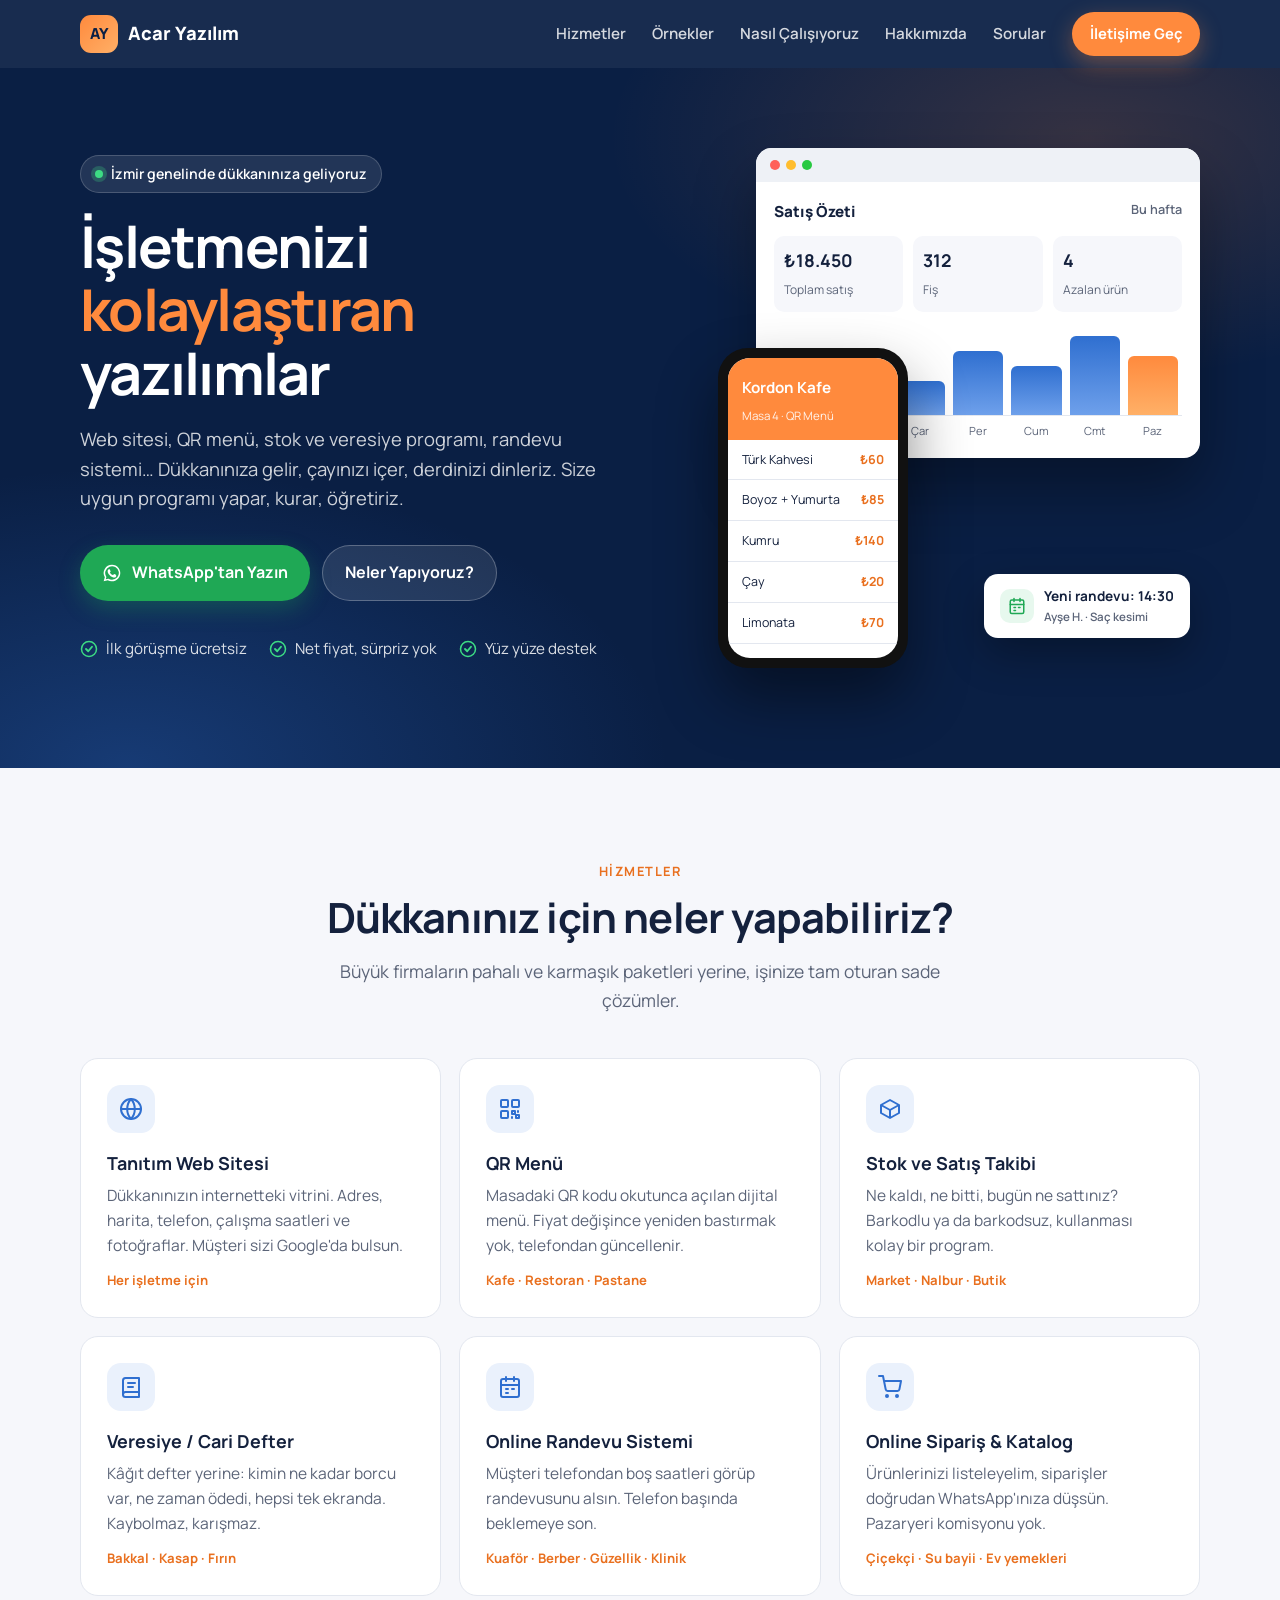
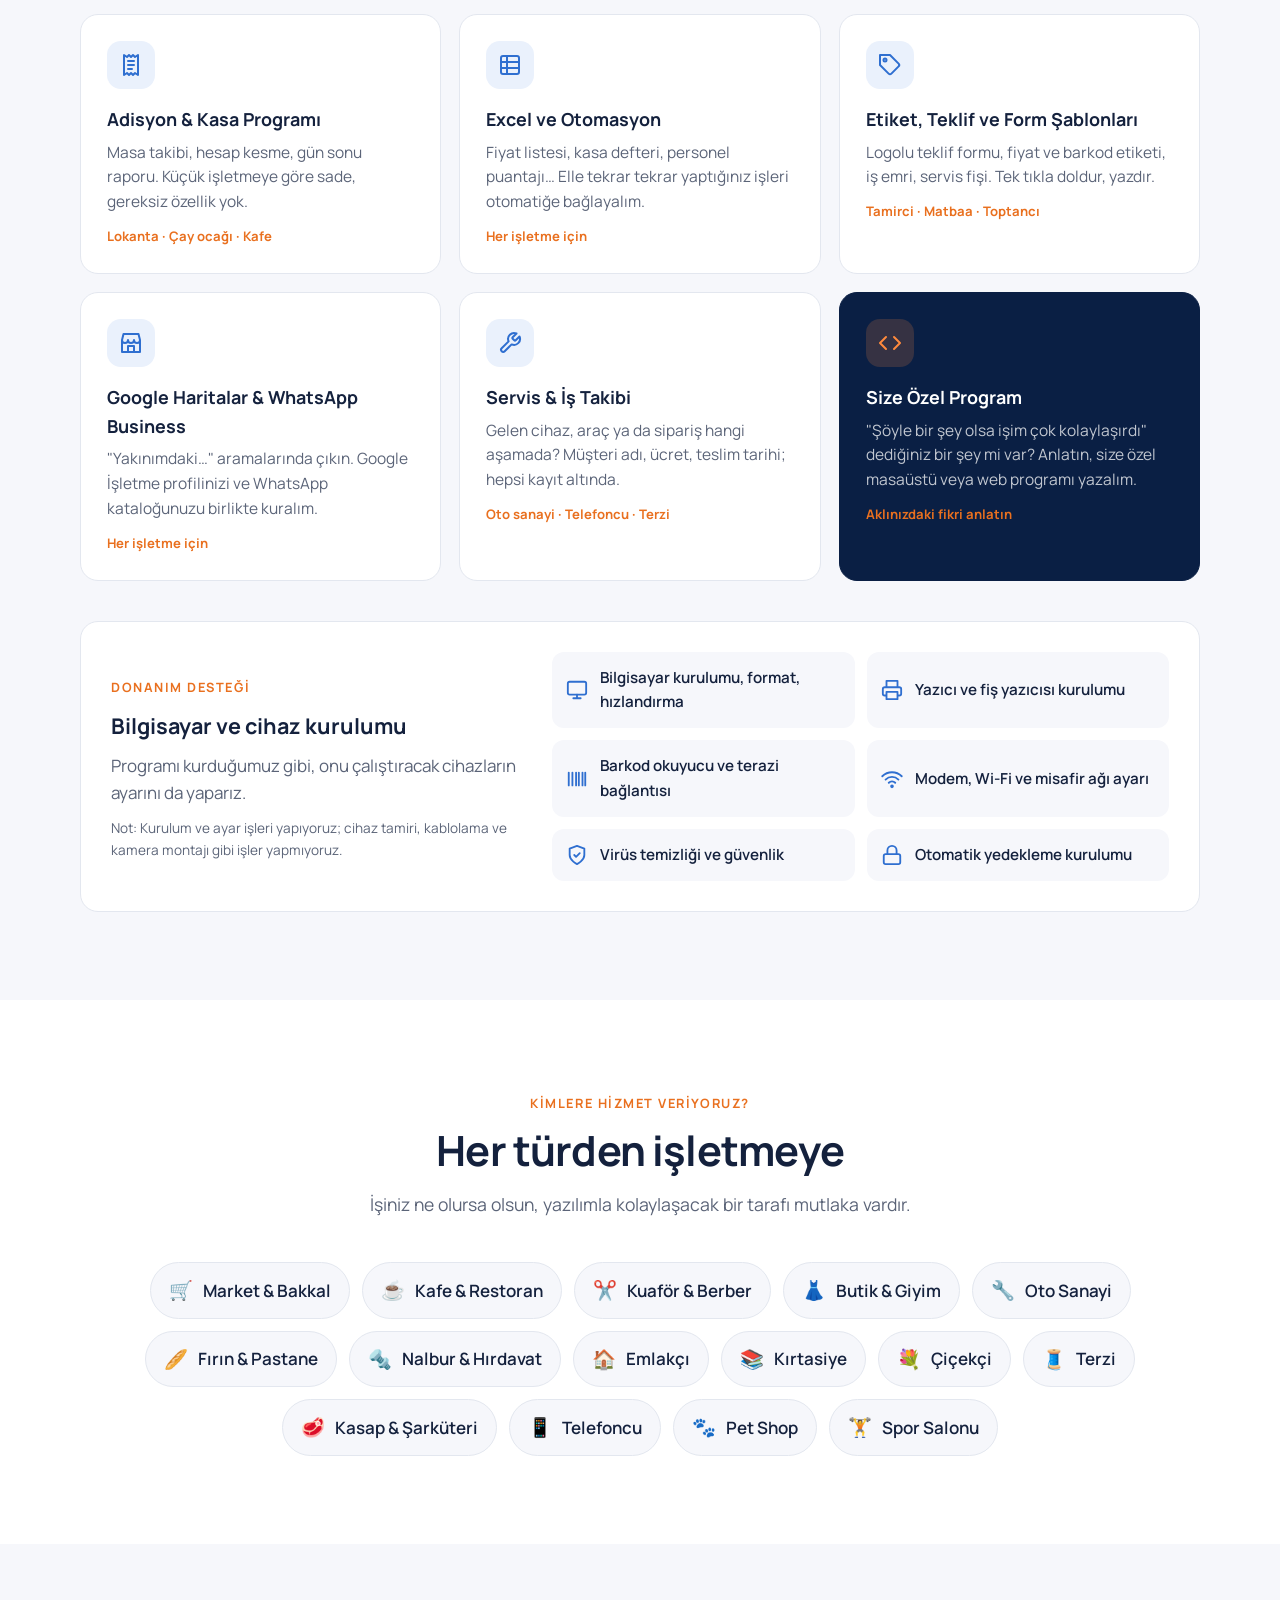
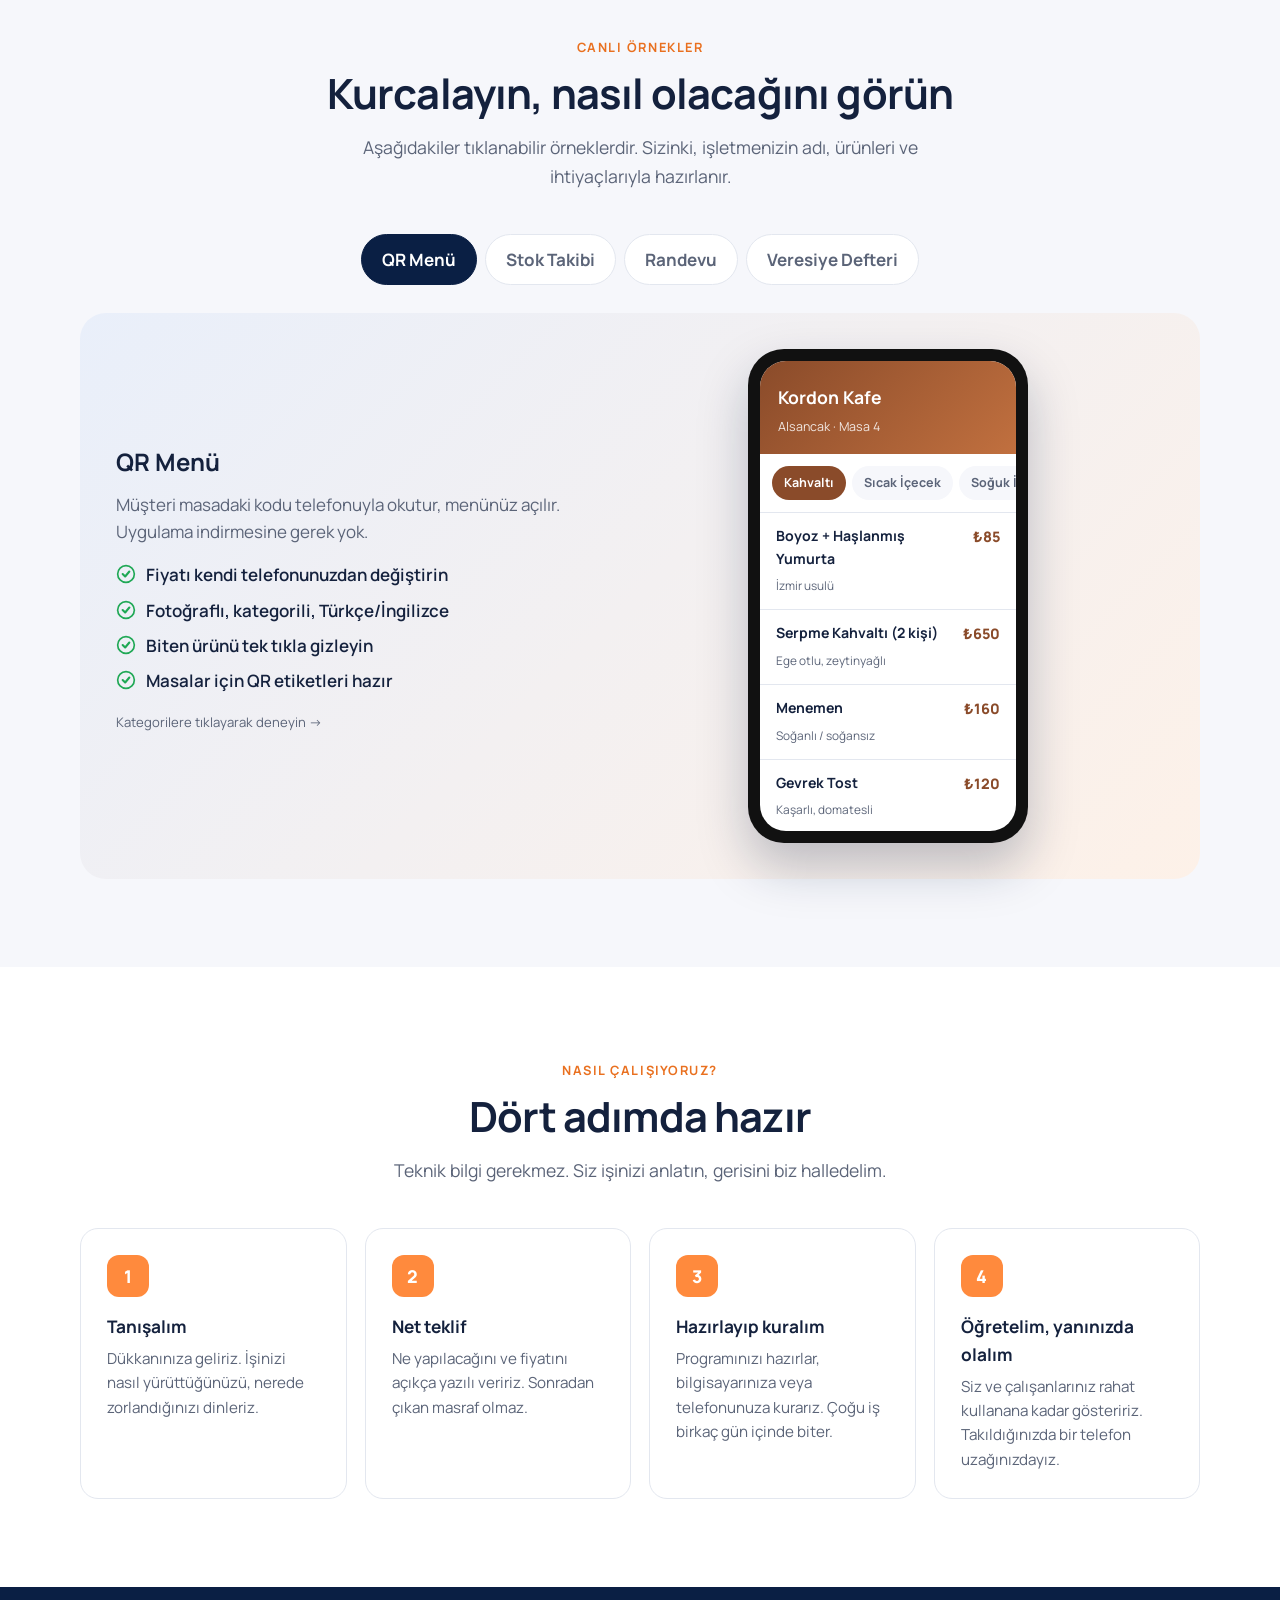
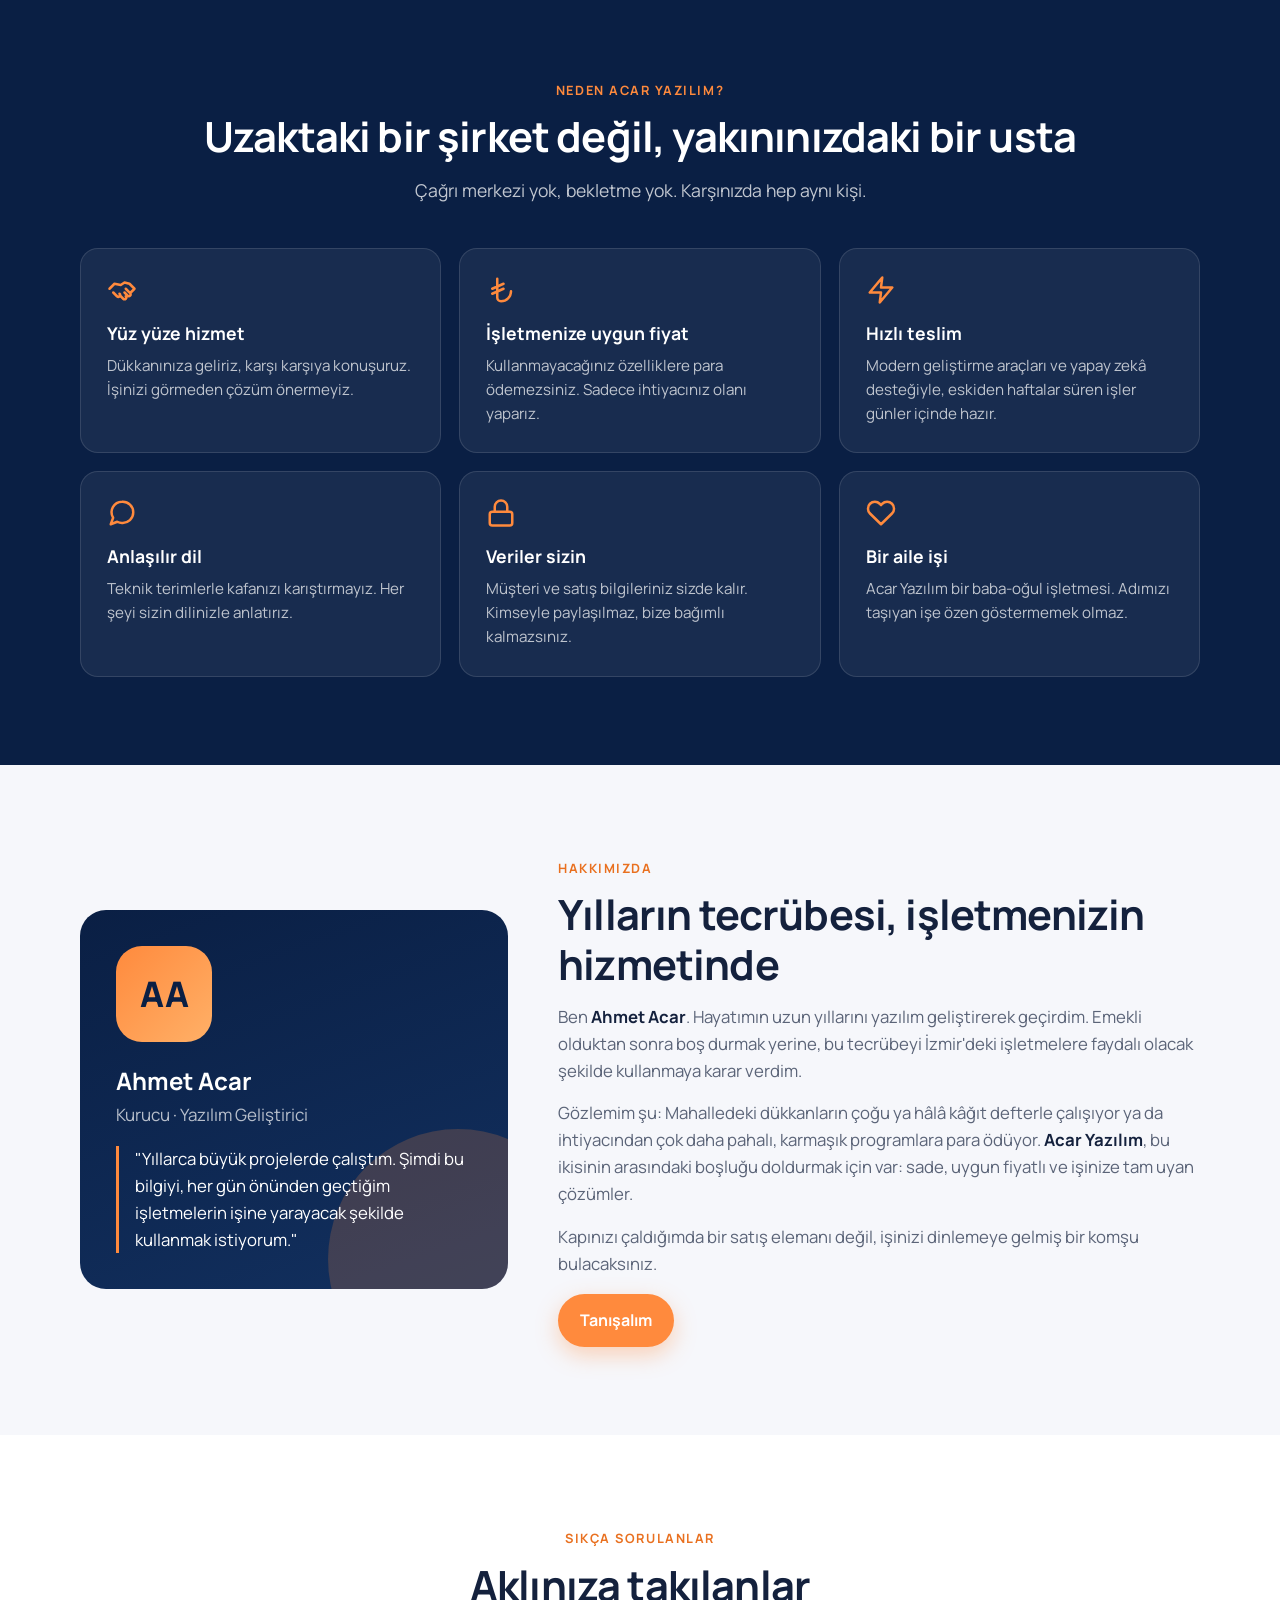
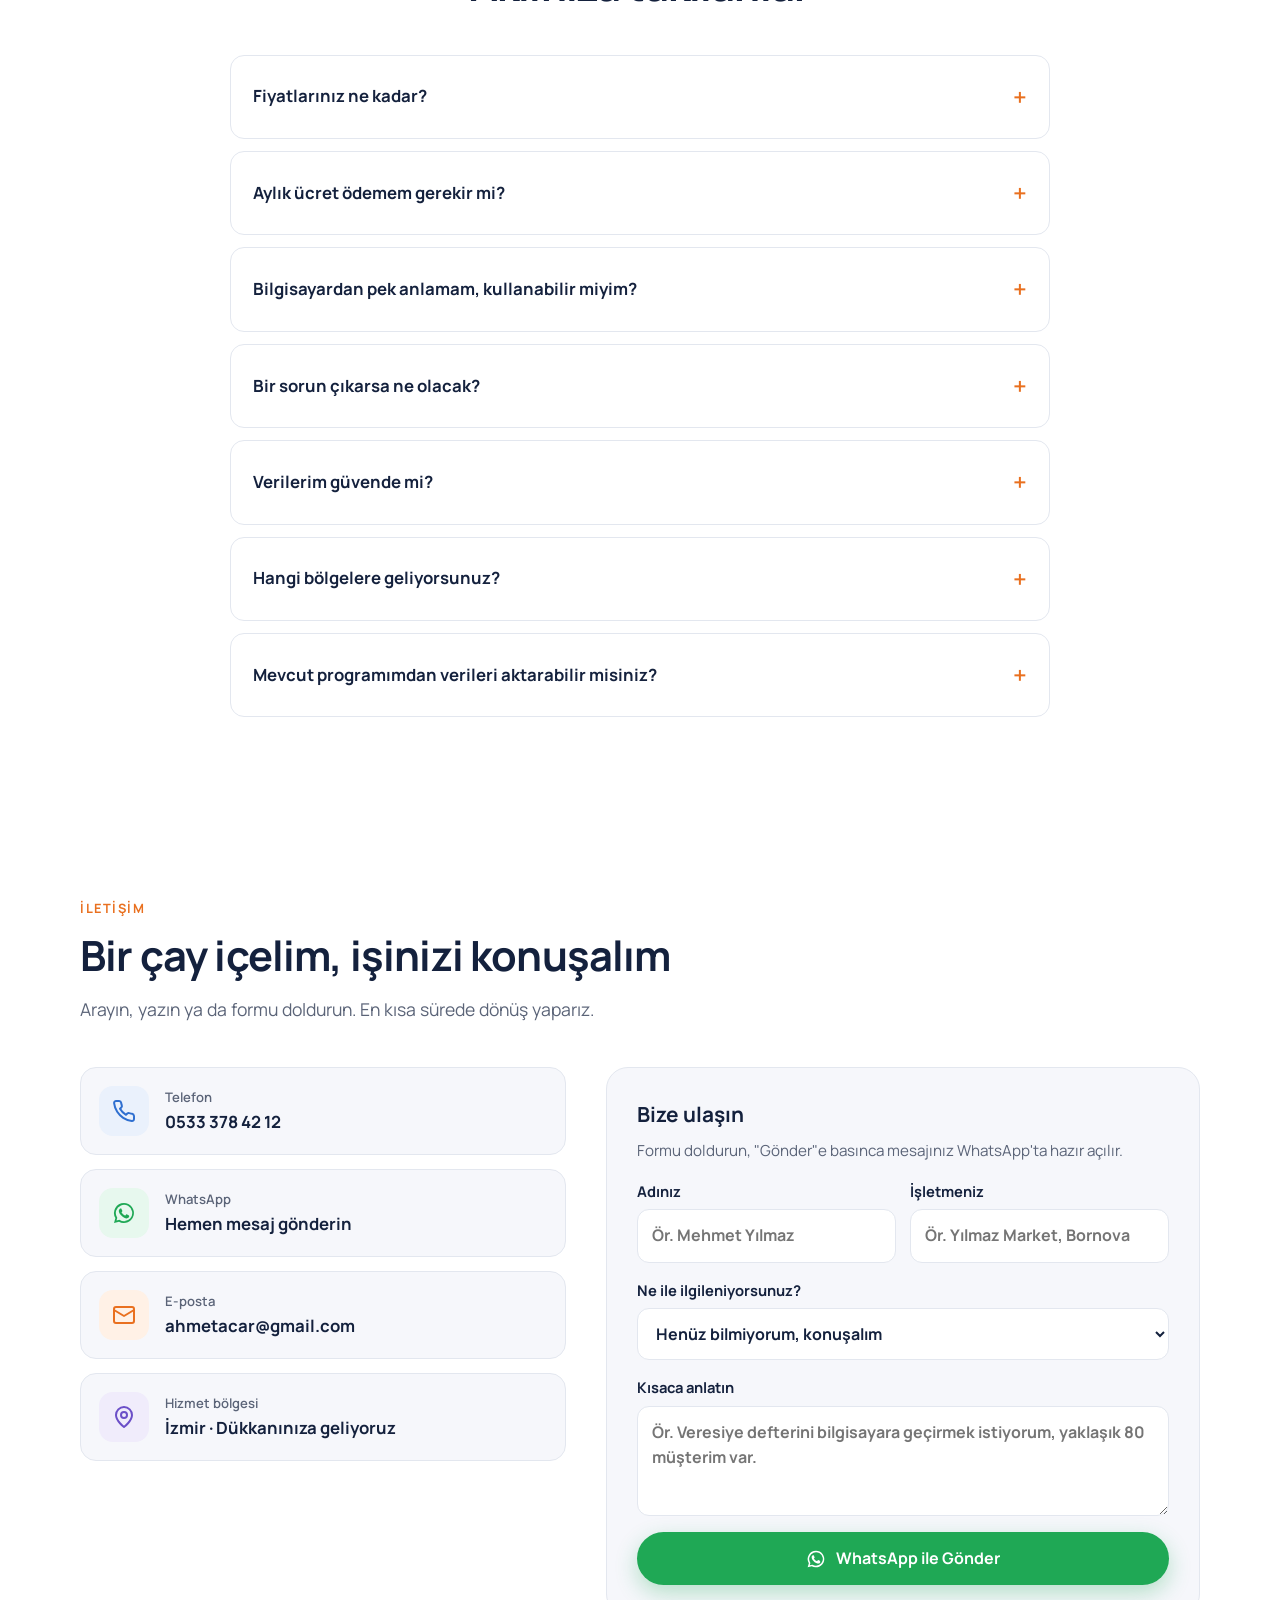
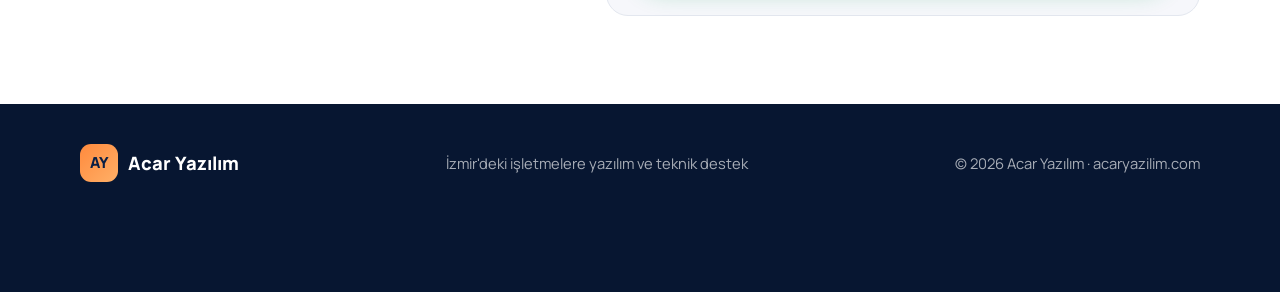
==== commit 2b74ca30: "Add real contact details, use 'işletme' instead of 'esnaf' Co-Authored-By: Claude Opus 5.5 <noreply@" ====
--- a/index.html
+++ b/index.html
@@ -3,10 +3,10 @@
 <head>
   <meta charset="UTF-8" />
   <meta name="viewport" content="width=device-width, initial-scale=1.0" />
-  <title>Acar Yazılım — İzmir Esnafına Yazılım ve Teknik Destek</title>
-  <meta name="description" content="İzmir esnafına dükkanınıza gelerek yazılım ve teknik destek: web sitesi, QR menü, stok ve veresiye programı, randevu sistemi, bilgisayar ve yazıcı kurulumu." />
+  <title>Acar Yazılım — İzmir'deki İşletmelere Yazılım ve Teknik Destek</title>
+  <meta name="description" content="İzmir'deki işletmelere, yerinize gelerek yazılım ve teknik destek: web sitesi, QR menü, stok ve veresiye programı, randevu sistemi, bilgisayar ve yazıcı kurulumu." />
   <meta name="theme-color" content="#0a1f44" />
-  <meta property="og:title" content="Acar Yazılım — İzmir Esnafına Yazılım" />
+  <meta property="og:title" content="Acar Yazılım — İzmir'deki İşletmelere Yazılım" />
   <meta property="og:description" content="Dükkanınıza gelir, dinler, ihtiyacınız olan programı yaparız. Web sitesi, QR menü, stok, veresiye, randevu ve daha fazlası." />
   <meta property="og:url" content="https://acaryazilim.com/" />
   <meta property="og:type" content="website" />
@@ -488,7 +488,7 @@
       <div class="wrap hero-grid">
         <div>
           <div class="pill"><span class="dot"></span> İzmir genelinde dükkanınıza geliyoruz</div>
-          <h1>Esnafın işini <em>kolaylaştıran</em> yazılımlar</h1>
+          <h1>İşletmenizi <em>kolaylaştıran</em> yazılımlar</h1>
           <p class="sub">Web sitesi, QR menü, stok ve veresiye programı, randevu sistemi… Dükkanınıza gelir, çayınızı içer, derdinizi dinleriz. Size uygun programı yapar, kurar, öğretiriz.</p>
           <div class="hero-ctas">
             <a class="btn btn-wa js-wa" href="#iletisim" target="_blank" rel="noopener"><svg><use href="#i-wa"/></svg> WhatsApp'tan Yazın</a>
@@ -643,7 +643,7 @@
       <div class="wrap">
         <div class="section-head center reveal">
           <span class="eyebrow">Kimlere hizmet veriyoruz?</span>
-          <h2>Mahallenin her esnafına</h2>
+          <h2>Her türden işletmeye</h2>
           <p class="lead">İşiniz ne olursa olsun, yazılımla kolaylaşacak bir tarafı mutlaka vardır.</p>
         </div>
         <div class="chips reveal">
@@ -820,7 +820,7 @@
           </div>
           <div class="why-item reveal">
             <svg><use href="#i-lira"/></svg>
-            <h3>Esnafa uygun fiyat</h3>
+            <h3>İşletmenize uygun fiyat</h3>
             <p>Kullanmayacağınız özelliklere para ödemezsiniz. Sadece ihtiyacınız olanı yaparız.</p>
           </div>
           <div class="why-item reveal">
@@ -854,12 +854,12 @@
           <div class="about-avatar">AA</div>
           <h3>Ahmet Acar</h3>
           <div class="role">Kurucu · Yazılım Geliştirici</div>
-          <blockquote>"Yıllarca büyük projelerde çalıştım. Şimdi bu bilgiyi, her gün önünden geçtiğim esnafın işine yarayacak şekilde kullanmak istiyorum."</blockquote>
+          <blockquote>"Yıllarca büyük projelerde çalıştım. Şimdi bu bilgiyi, her gün önünden geçtiğim işletmelerin işine yarayacak şekilde kullanmak istiyorum."</blockquote>
         </div>
         <div class="about-text reveal">
           <span class="eyebrow">Hakkımızda</span>
-          <h2>Yılların tecrübesi, mahalle esnafının hizmetinde</h2>
-          <p>Ben <strong>Ahmet Acar</strong>. Hayatımın uzun yıllarını yazılım geliştirerek geçirdim. Emekli olduktan sonra boş durmak yerine, bu tecrübeyi İzmir'in esnafına faydalı olacak şekilde kullanmaya karar verdim.</p>
+          <h2>Yılların tecrübesi, işletmenizin hizmetinde</h2>
+          <p>Ben <strong>Ahmet Acar</strong>. Hayatımın uzun yıllarını yazılım geliştirerek geçirdim. Emekli olduktan sonra boş durmak yerine, bu tecrübeyi İzmir'deki işletmelere faydalı olacak şekilde kullanmaya karar verdim.</p>
           <p>Gözlemim şu: Mahalledeki dükkanların çoğu ya hâlâ kâğıt defterle çalışıyor ya da ihtiyacından çok daha pahalı, karmaşık programlara para ödüyor. <strong>Acar Yazılım</strong>, bu ikisinin arasındaki boşluğu doldurmak için var: sade, uygun fiyatlı ve işinize tam uyan çözümler.</p>
           <p>Kapınızı çaldığımda bir satış elemanı değil, işinizi dinlemeye gelmiş bir komşu bulacaksınız.</p>
           <a class="btn btn-orange" href="#iletisim">Tanışalım</a>
@@ -974,7 +974,7 @@
   <footer>
     <div class="wrap foot">
       <a href="#" class="brand"><span class="brand-logo">AY</span> Acar Yazılım</a>
-      <div>İzmir esnafına yazılım ve teknik destek</div>
+      <div>İzmir'deki işletmelere yazılım ve teknik destek</div>
       <div>© <span id="year">2026</span> Acar Yazılım · acaryazilim.com</div>
     </div>
   </footer>
@@ -987,9 +987,9 @@
   <script>
     // ====== İLETİŞİM BİLGİLERİ: Sadece burayı değiştirin ======
     const AYAR = {
-      telefon: "905XXXXXXXXX",            // Ülke koduyla, boşluksuz (ör. 905321234567)
-      telefonGorunen: "0 5XX XXX XX XX",  // Sitede görünen hali
-      eposta: "info@acaryazilim.com",
+      telefon: "905333784212",            // Ülke koduyla, boşluksuz
+      telefonGorunen: "0533 378 42 12",   // Sitede görünen hali
+      eposta: "ahmetacar@gmail.com",
       waMesaj: "Merhaba, acaryazilim.com sitenizden ulaşıyorum. Bilgi almak istiyorum."
     };
     // ==========================================================
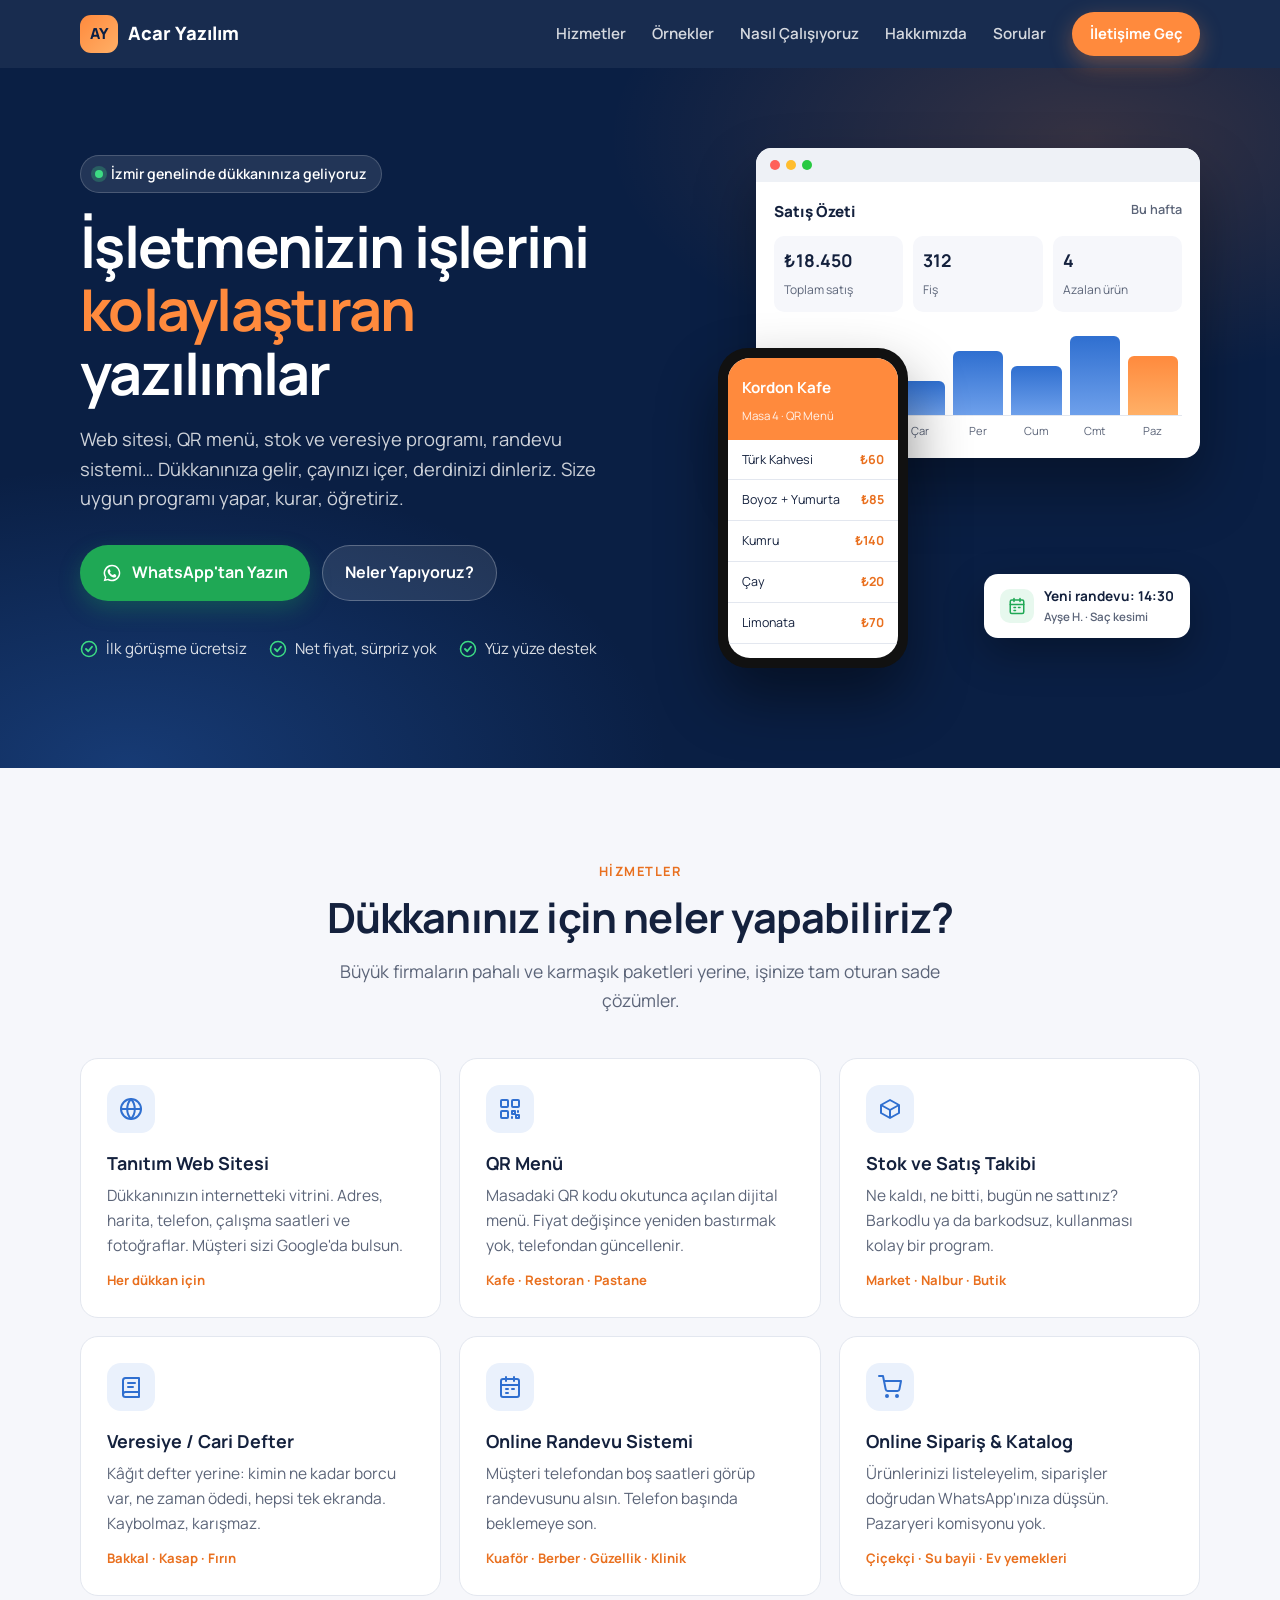
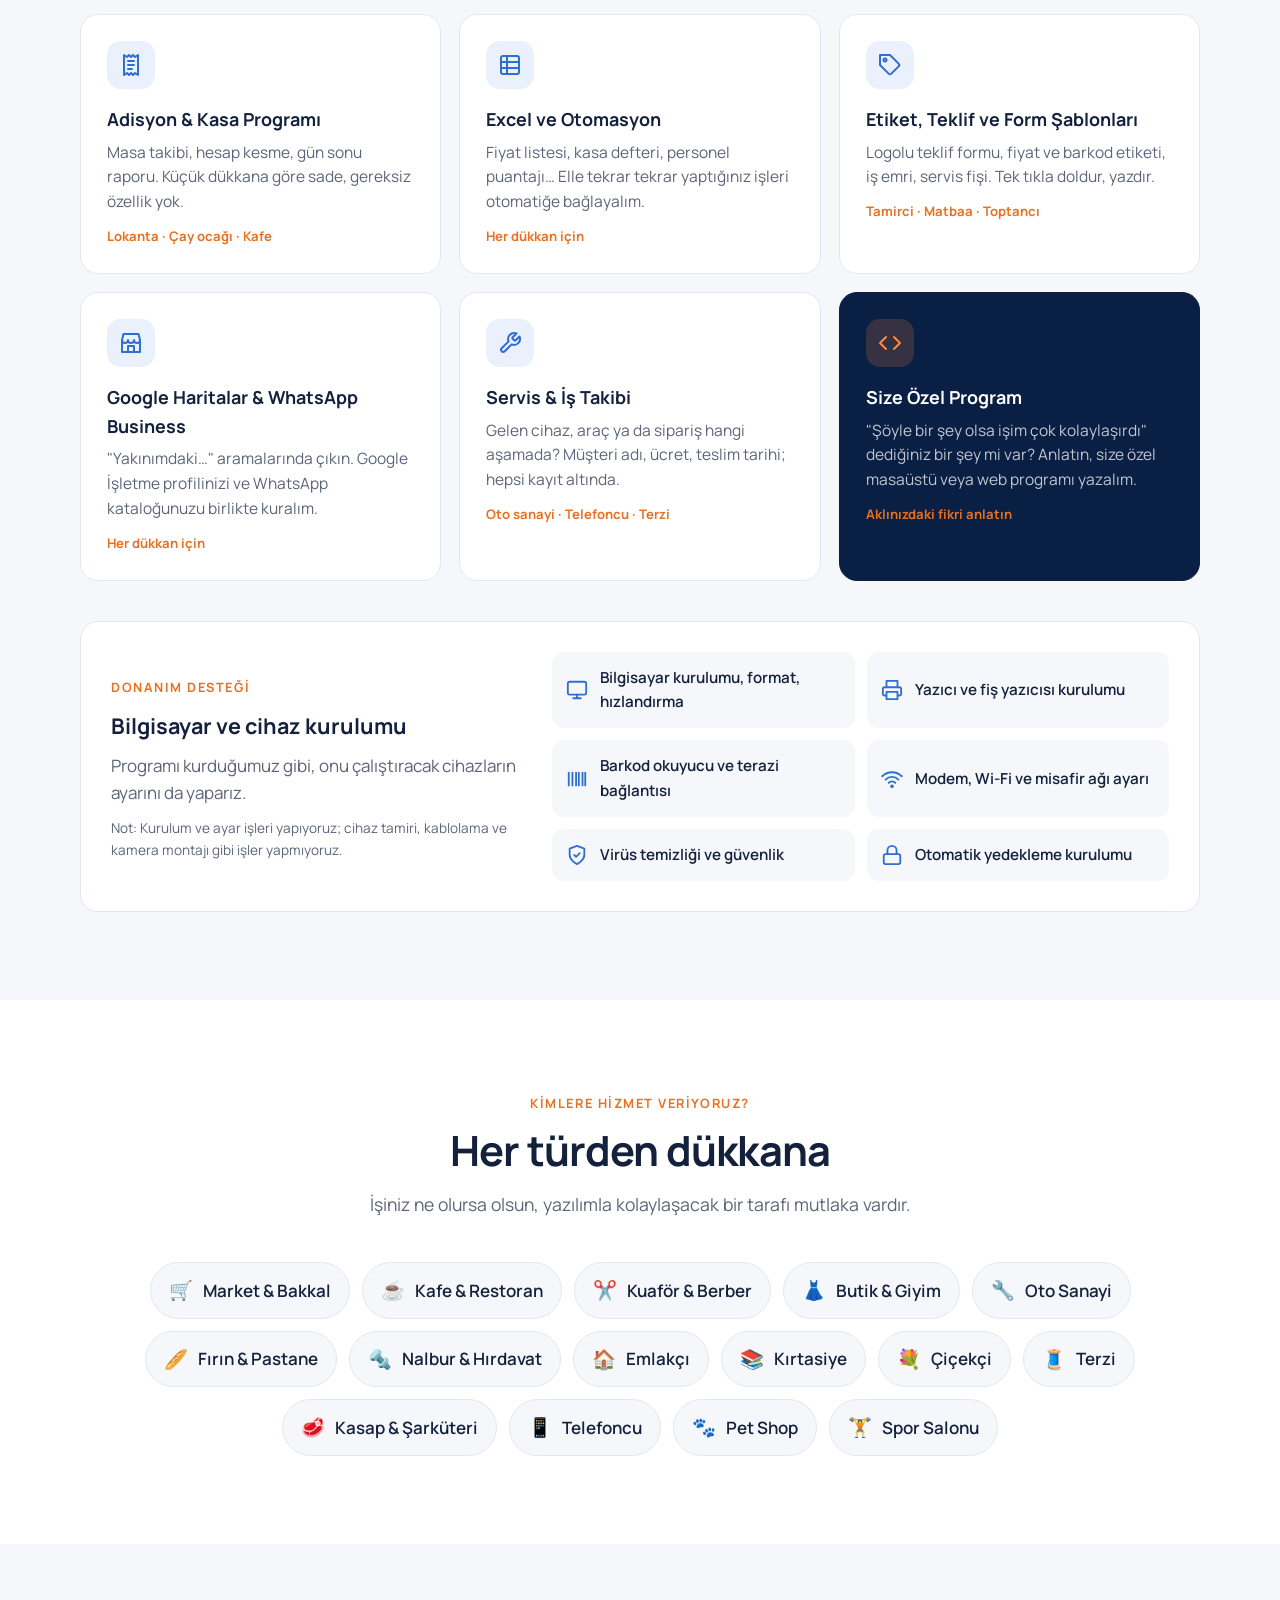
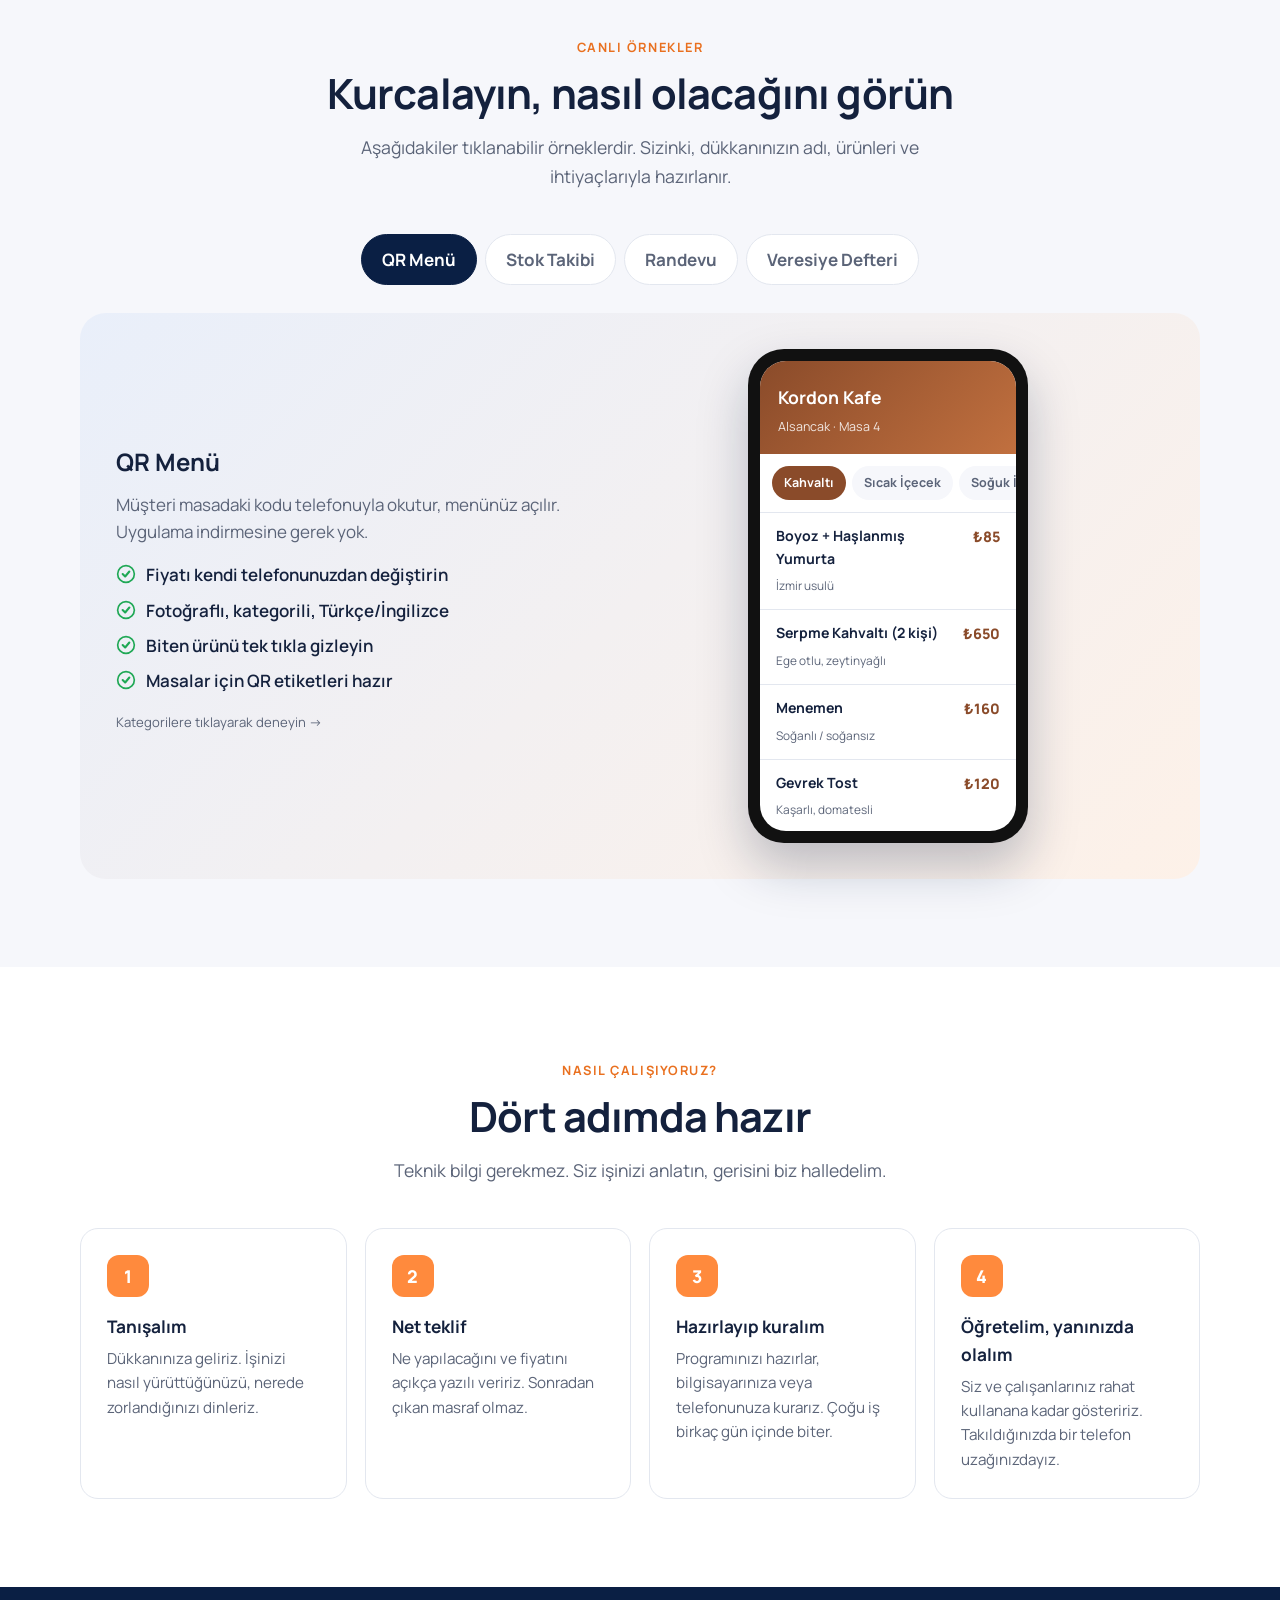
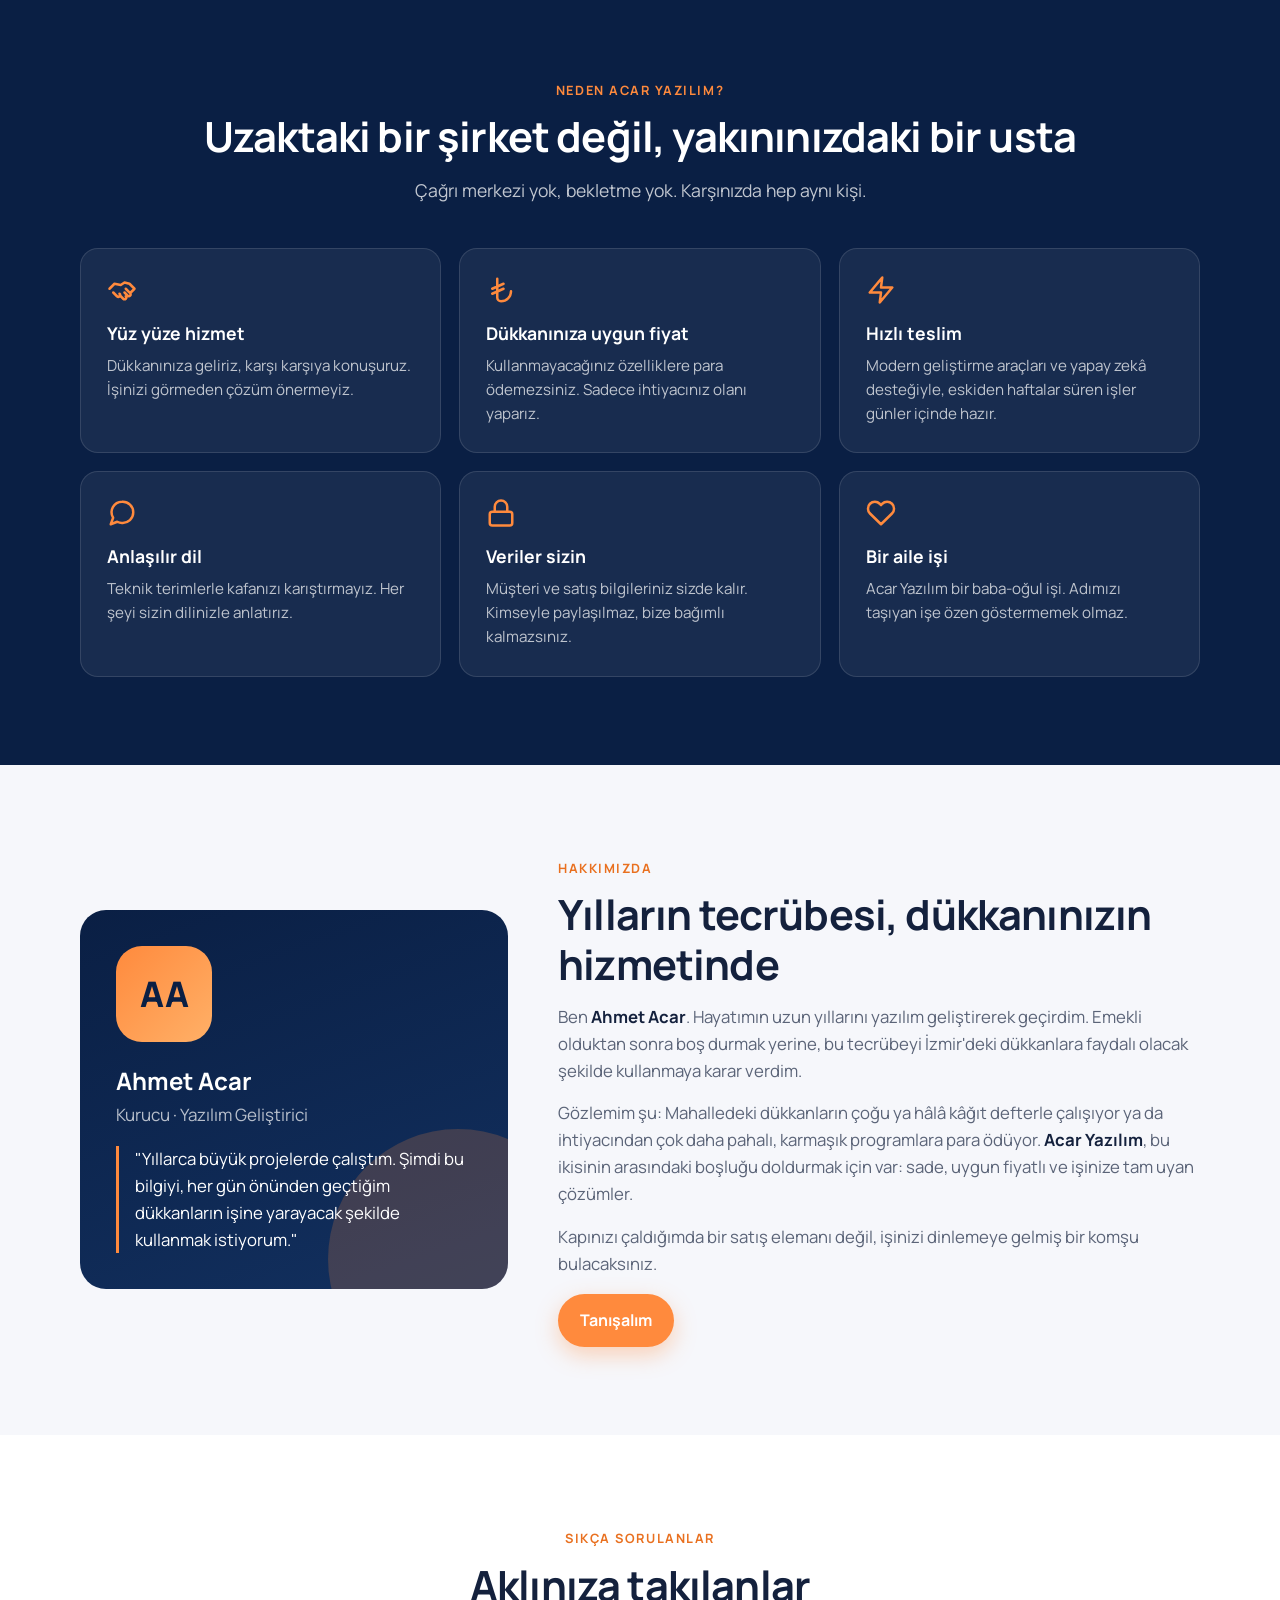
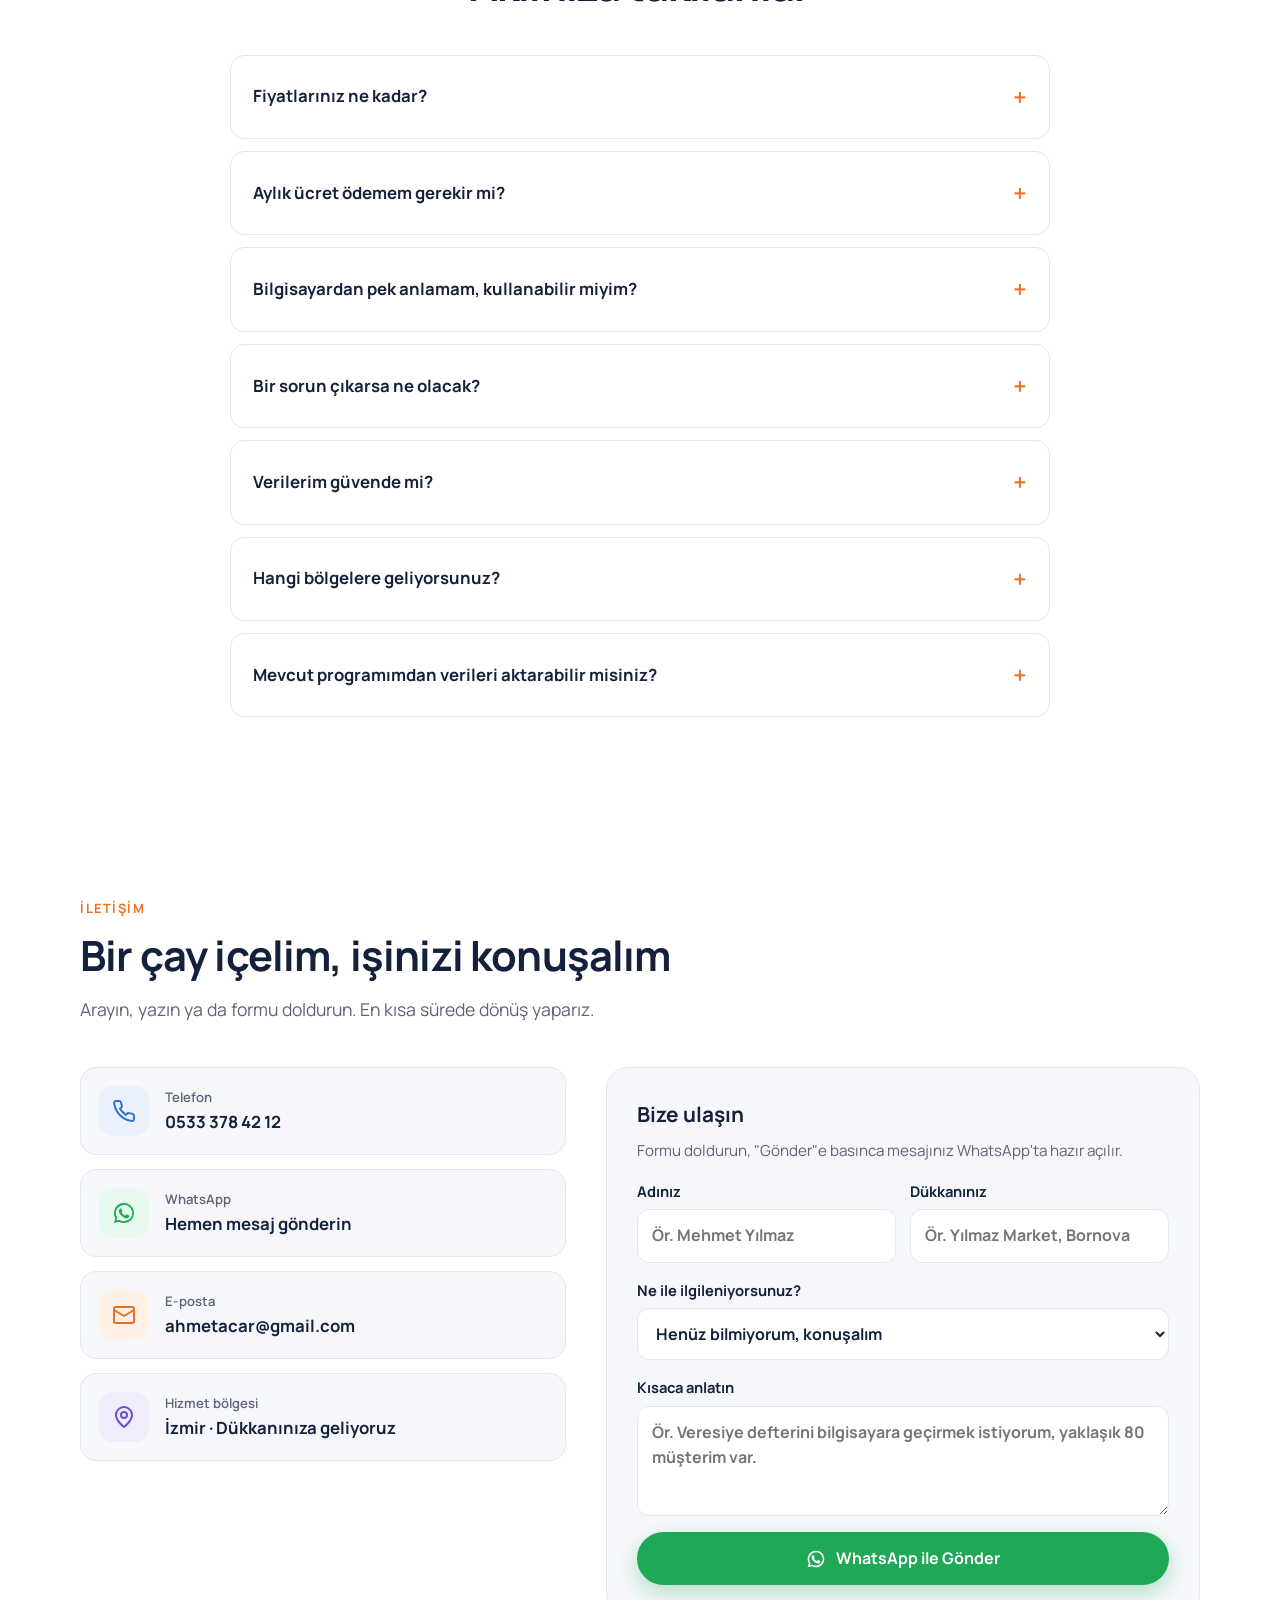
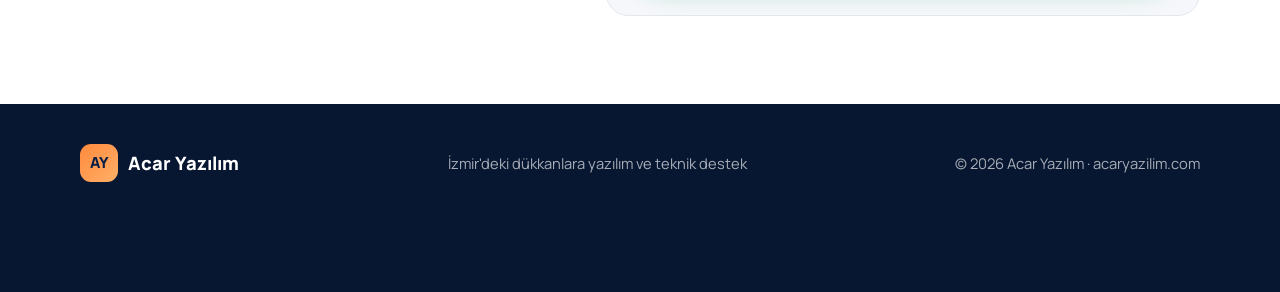
==== commit 5dc2d5a5: "Update slogan, use 'dükkan' wording across the site Co-Authored-By: Claude Opus 5.5 <noreply@anthrop" ====
--- a/index.html
+++ b/index.html
@@ -3,10 +3,10 @@
 <head>
   <meta charset="UTF-8" />
   <meta name="viewport" content="width=device-width, initial-scale=1.0" />
-  <title>Acar Yazılım — İzmir'deki İşletmelere Yazılım ve Teknik Destek</title>
-  <meta name="description" content="İzmir'deki işletmelere, yerinize gelerek yazılım ve teknik destek: web sitesi, QR menü, stok ve veresiye programı, randevu sistemi, bilgisayar ve yazıcı kurulumu." />
+  <title>Acar Yazılım — İzmir'deki Dükkanlara Yazılım ve Teknik Destek</title>
+  <meta name="description" content="İzmir'deki dükkanlara, dükkanınıza gelerek yazılım ve teknik destek: web sitesi, QR menü, stok ve veresiye programı, randevu sistemi, bilgisayar ve yazıcı kurulumu." />
   <meta name="theme-color" content="#0a1f44" />
-  <meta property="og:title" content="Acar Yazılım — İzmir'deki İşletmelere Yazılım" />
+  <meta property="og:title" content="Acar Yazılım — İzmir'deki Dükkanlara Yazılım" />
   <meta property="og:description" content="Dükkanınıza gelir, dinler, ihtiyacınız olan programı yaparız. Web sitesi, QR menü, stok, veresiye, randevu ve daha fazlası." />
   <meta property="og:url" content="https://acaryazilim.com/" />
   <meta property="og:type" content="website" />
@@ -488,7 +488,7 @@
       <div class="wrap hero-grid">
         <div>
           <div class="pill"><span class="dot"></span> İzmir genelinde dükkanınıza geliyoruz</div>
-          <h1>İşletmenizi <em>kolaylaştıran</em> yazılımlar</h1>
+          <h1>İşletmenizin işlerini <em>kolaylaştıran</em> yazılımlar</h1>
           <p class="sub">Web sitesi, QR menü, stok ve veresiye programı, randevu sistemi… Dükkanınıza gelir, çayınızı içer, derdinizi dinleriz. Size uygun programı yapar, kurar, öğretiriz.</p>
           <div class="hero-ctas">
             <a class="btn btn-wa js-wa" href="#iletisim" target="_blank" rel="noopener"><svg><use href="#i-wa"/></svg> WhatsApp'tan Yazın</a>
@@ -549,7 +549,7 @@
             <div class="ic"><svg><use href="#i-globe"/></svg></div>
             <h3>Tanıtım Web Sitesi</h3>
             <p>Dükkanınızın internetteki vitrini. Adres, harita, telefon, çalışma saatleri ve fotoğraflar. Müşteri sizi Google'da bulsun.</p>
-            <div class="ex">Her işletme için</div>
+            <div class="ex">Her dükkan için</div>
           </article>
           <article class="card reveal">
             <div class="ic"><svg><use href="#i-qr"/></svg></div>
@@ -584,14 +584,14 @@
           <article class="card reveal">
             <div class="ic"><svg><use href="#i-receipt"/></svg></div>
             <h3>Adisyon & Kasa Programı</h3>
-            <p>Masa takibi, hesap kesme, gün sonu raporu. Küçük işletmeye göre sade, gereksiz özellik yok.</p>
+            <p>Masa takibi, hesap kesme, gün sonu raporu. Küçük dükkana göre sade, gereksiz özellik yok.</p>
             <div class="ex">Lokanta · Çay ocağı · Kafe</div>
           </article>
           <article class="card reveal">
             <div class="ic"><svg><use href="#i-sheet"/></svg></div>
             <h3>Excel ve Otomasyon</h3>
             <p>Fiyat listesi, kasa defteri, personel puantajı… Elle tekrar tekrar yaptığınız işleri otomatiğe bağlayalım.</p>
-            <div class="ex">Her işletme için</div>
+            <div class="ex">Her dükkan için</div>
           </article>
           <article class="card reveal">
             <div class="ic"><svg><use href="#i-tag"/></svg></div>
@@ -603,7 +603,7 @@
             <div class="ic"><svg><use href="#i-store"/></svg></div>
             <h3>Google Haritalar & WhatsApp Business</h3>
             <p>"Yakınımdaki…" aramalarında çıkın. Google İşletme profilinizi ve WhatsApp kataloğunuzu birlikte kuralım.</p>
-            <div class="ex">Her işletme için</div>
+            <div class="ex">Her dükkan için</div>
           </article>
           <article class="card reveal">
             <div class="ic"><svg><use href="#i-wrench"/></svg></div>
@@ -643,7 +643,7 @@
       <div class="wrap">
         <div class="section-head center reveal">
           <span class="eyebrow">Kimlere hizmet veriyoruz?</span>
-          <h2>Her türden işletmeye</h2>
+          <h2>Her türden dükkana</h2>
           <p class="lead">İşiniz ne olursa olsun, yazılımla kolaylaşacak bir tarafı mutlaka vardır.</p>
         </div>
         <div class="chips reveal">
@@ -672,7 +672,7 @@
         <div class="section-head center reveal">
           <span class="eyebrow">Canlı Örnekler</span>
           <h2>Kurcalayın, nasıl olacağını görün</h2>
-          <p class="lead">Aşağıdakiler tıklanabilir örneklerdir. Sizinki, işletmenizin adı, ürünleri ve ihtiyaçlarıyla hazırlanır.</p>
+          <p class="lead">Aşağıdakiler tıklanabilir örneklerdir. Sizinki, dükkanınızın adı, ürünleri ve ihtiyaçlarıyla hazırlanır.</p>
         </div>
 
         <div class="tabs reveal" role="tablist">
@@ -820,7 +820,7 @@
           </div>
           <div class="why-item reveal">
             <svg><use href="#i-lira"/></svg>
-            <h3>İşletmenize uygun fiyat</h3>
+            <h3>Dükkanınıza uygun fiyat</h3>
             <p>Kullanmayacağınız özelliklere para ödemezsiniz. Sadece ihtiyacınız olanı yaparız.</p>
           </div>
           <div class="why-item reveal">
@@ -841,7 +841,7 @@
           <div class="why-item reveal">
             <svg><use href="#i-heart"/></svg>
             <h3>Bir aile işi</h3>
-            <p>Acar Yazılım bir baba-oğul işletmesi. Adımızı taşıyan işe özen göstermemek olmaz.</p>
+            <p>Acar Yazılım bir baba-oğul işi. Adımızı taşıyan işe özen göstermemek olmaz.</p>
           </div>
         </div>
       </div>
@@ -854,12 +854,12 @@
           <div class="about-avatar">AA</div>
           <h3>Ahmet Acar</h3>
           <div class="role">Kurucu · Yazılım Geliştirici</div>
-          <blockquote>"Yıllarca büyük projelerde çalıştım. Şimdi bu bilgiyi, her gün önünden geçtiğim işletmelerin işine yarayacak şekilde kullanmak istiyorum."</blockquote>
+          <blockquote>"Yıllarca büyük projelerde çalıştım. Şimdi bu bilgiyi, her gün önünden geçtiğim dükkanların işine yarayacak şekilde kullanmak istiyorum."</blockquote>
         </div>
         <div class="about-text reveal">
           <span class="eyebrow">Hakkımızda</span>
-          <h2>Yılların tecrübesi, işletmenizin hizmetinde</h2>
-          <p>Ben <strong>Ahmet Acar</strong>. Hayatımın uzun yıllarını yazılım geliştirerek geçirdim. Emekli olduktan sonra boş durmak yerine, bu tecrübeyi İzmir'deki işletmelere faydalı olacak şekilde kullanmaya karar verdim.</p>
+          <h2>Yılların tecrübesi, dükkanınızın hizmetinde</h2>
+          <p>Ben <strong>Ahmet Acar</strong>. Hayatımın uzun yıllarını yazılım geliştirerek geçirdim. Emekli olduktan sonra boş durmak yerine, bu tecrübeyi İzmir'deki dükkanlara faydalı olacak şekilde kullanmaya karar verdim.</p>
           <p>Gözlemim şu: Mahalledeki dükkanların çoğu ya hâlâ kâğıt defterle çalışıyor ya da ihtiyacından çok daha pahalı, karmaşık programlara para ödüyor. <strong>Acar Yazılım</strong>, bu ikisinin arasındaki boşluğu doldurmak için var: sade, uygun fiyatlı ve işinize tam uyan çözümler.</p>
           <p>Kapınızı çaldığımda bir satış elemanı değil, işinizi dinlemeye gelmiş bir komşu bulacaksınız.</p>
           <a class="btn btn-orange" href="#iletisim">Tanışalım</a>
@@ -942,7 +942,7 @@
               <label>Adınız
                 <input name="ad" required placeholder="Ör. Mehmet Yılmaz" autocomplete="name" />
               </label>
-              <label>İşletmeniz
+              <label>Dükkanınız
                 <input name="isletme" placeholder="Ör. Yılmaz Market, Bornova" />
               </label>
             </div>
@@ -974,7 +974,7 @@
   <footer>
     <div class="wrap foot">
       <a href="#" class="brand"><span class="brand-logo">AY</span> Acar Yazılım</a>
-      <div>İzmir'deki işletmelere yazılım ve teknik destek</div>
+      <div>İzmir'deki dükkanlara yazılım ve teknik destek</div>
       <div>© <span id="year">2026</span> Acar Yazılım · acaryazilim.com</div>
     </div>
   </footer>
@@ -1022,7 +1022,7 @@
         "Merhaba, acaryazilim.com üzerinden yazıyorum.",
         "",
         "Ad: " + f.get("ad"),
-        f.get("isletme") ? "İşletme: " + f.get("isletme") : null,
+        f.get("isletme") ? "Dükkan: " + f.get("isletme") : null,
         "Konu: " + f.get("konu"),
         f.get("mesaj") ? "Mesaj: " + f.get("mesaj") : null
       ].filter(l => l !== null);
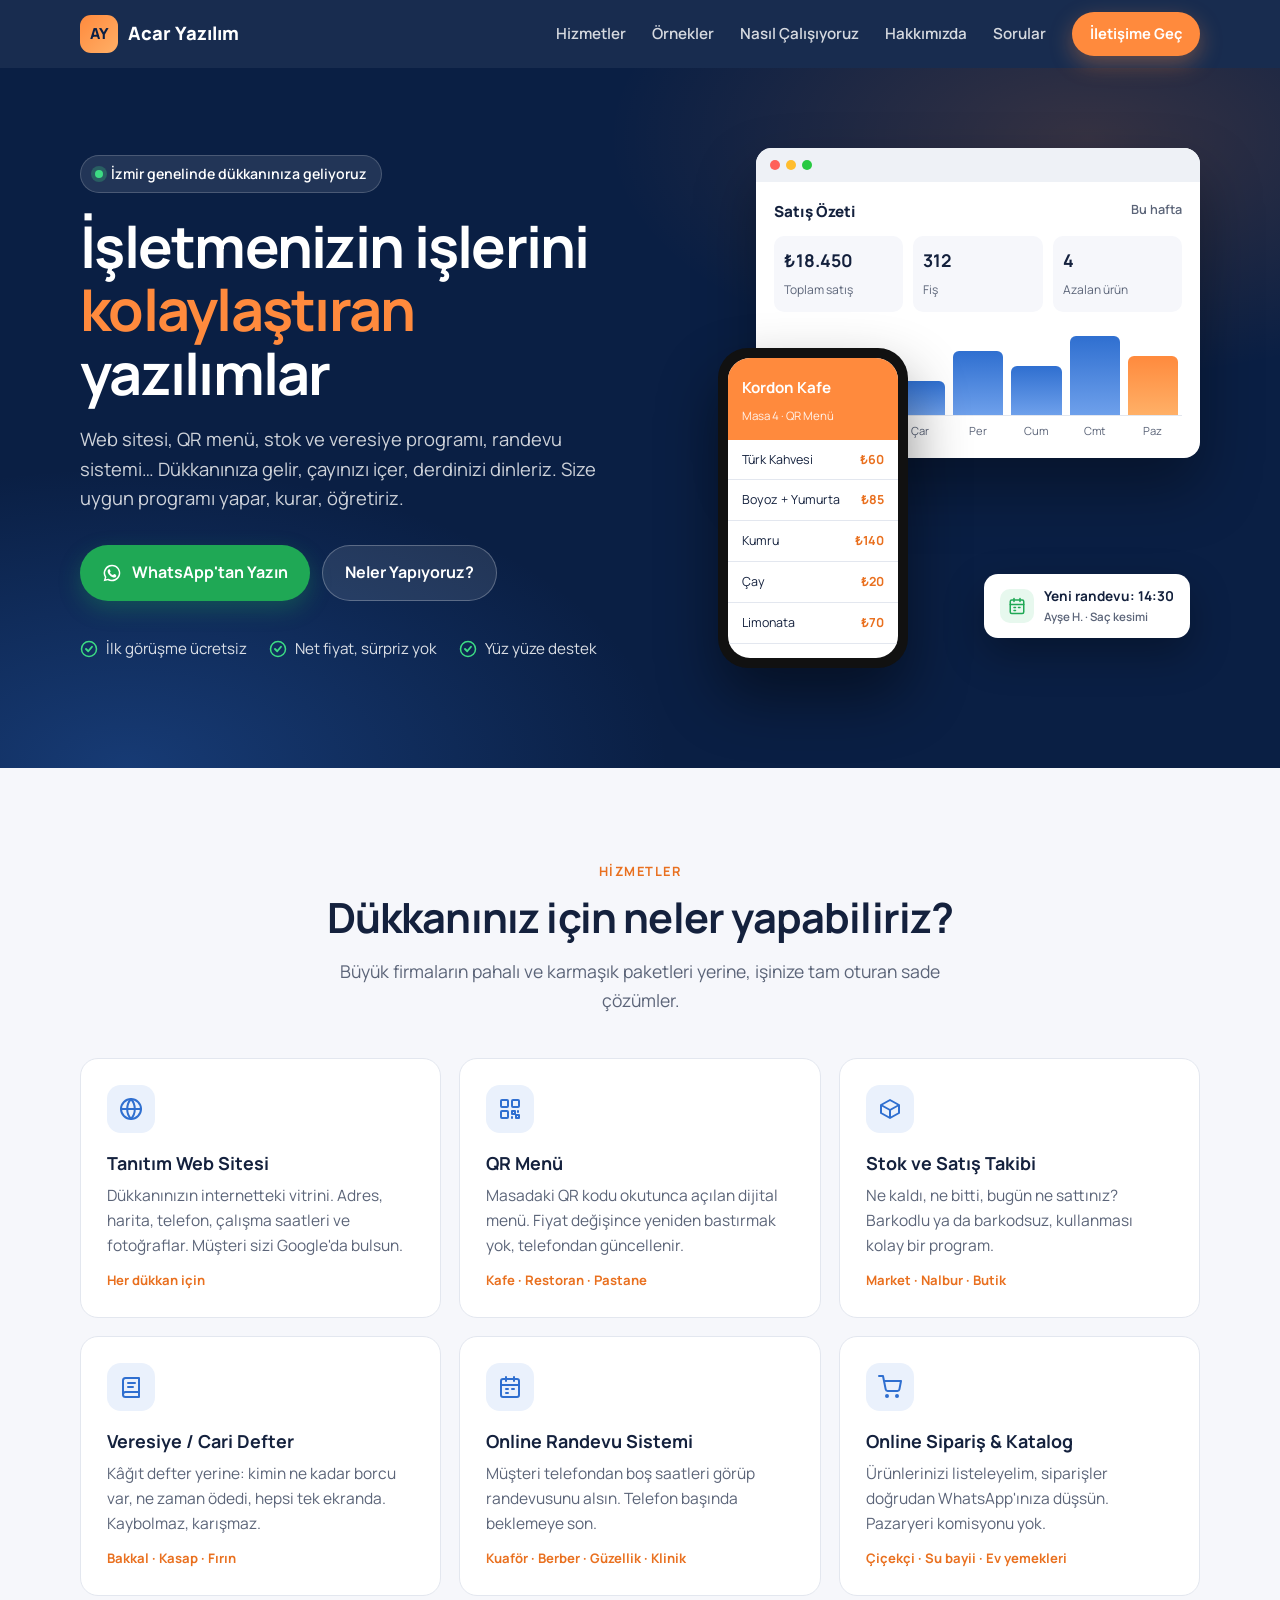
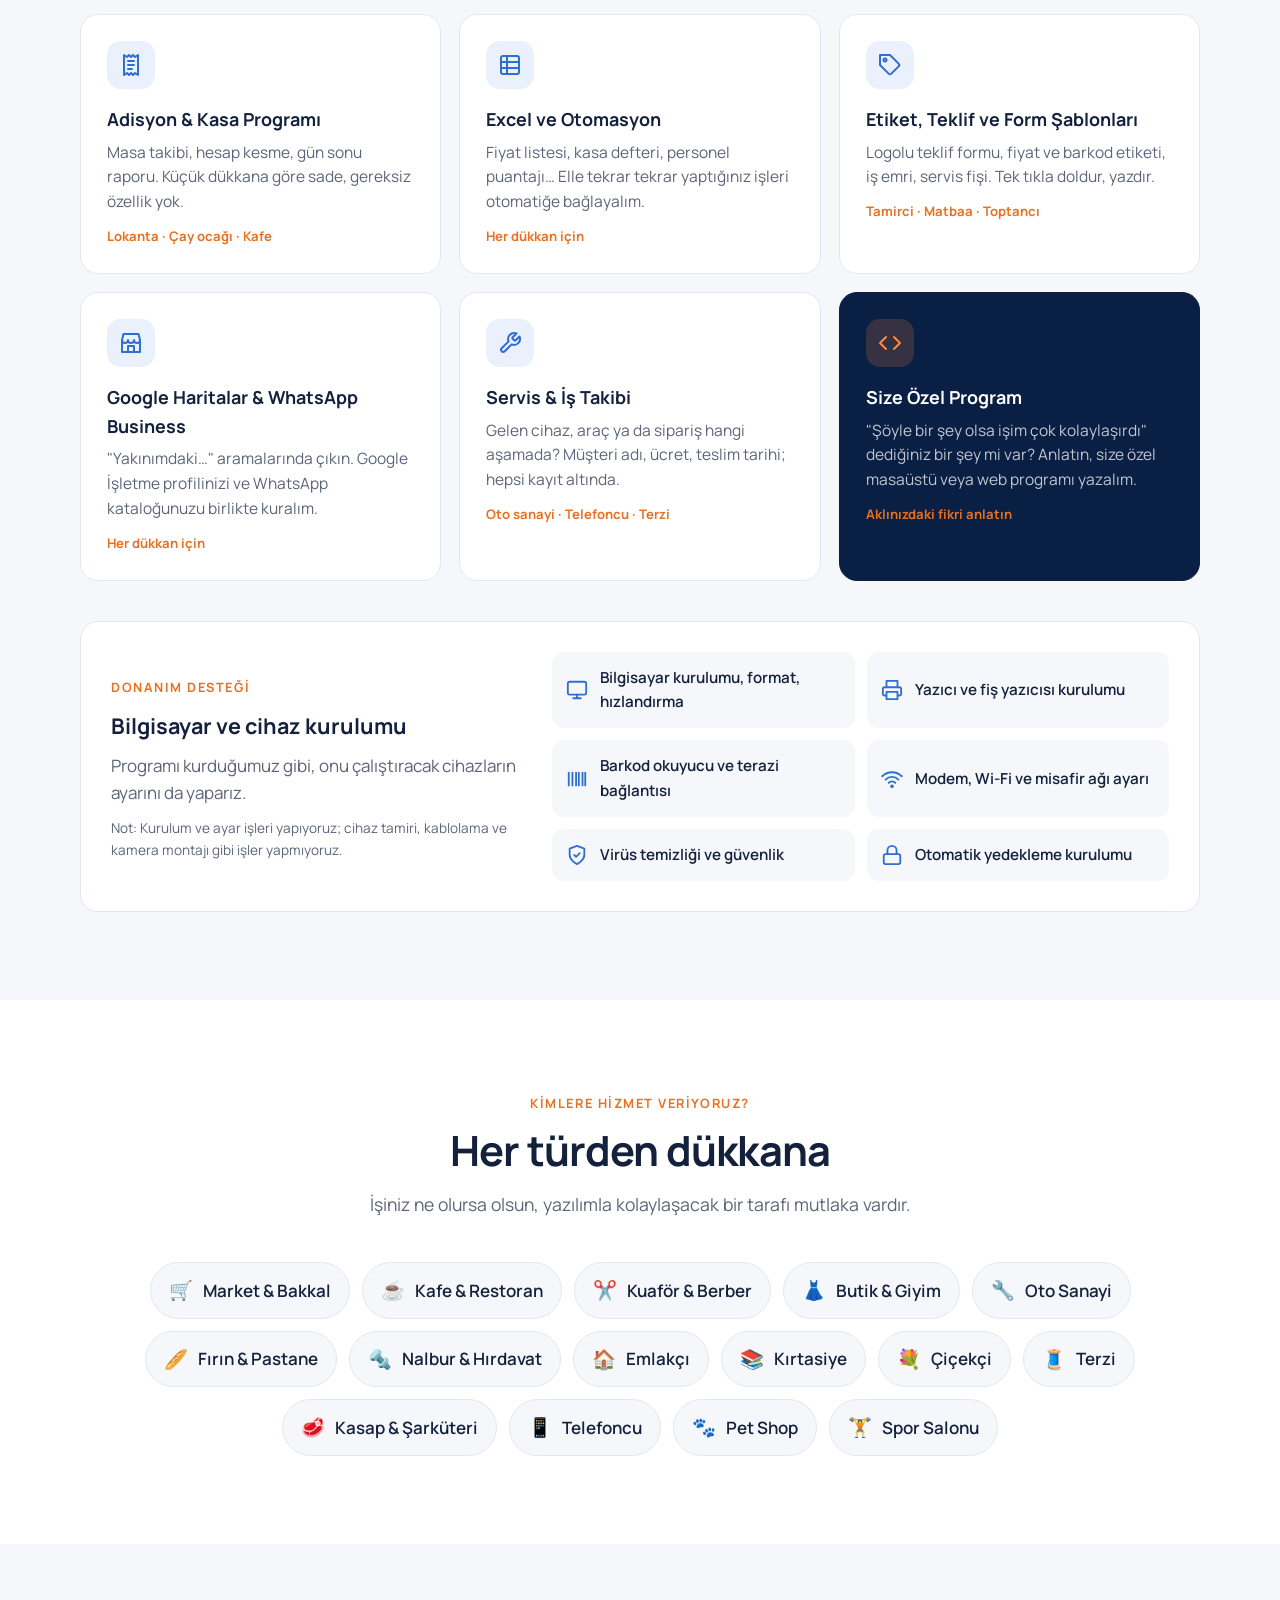
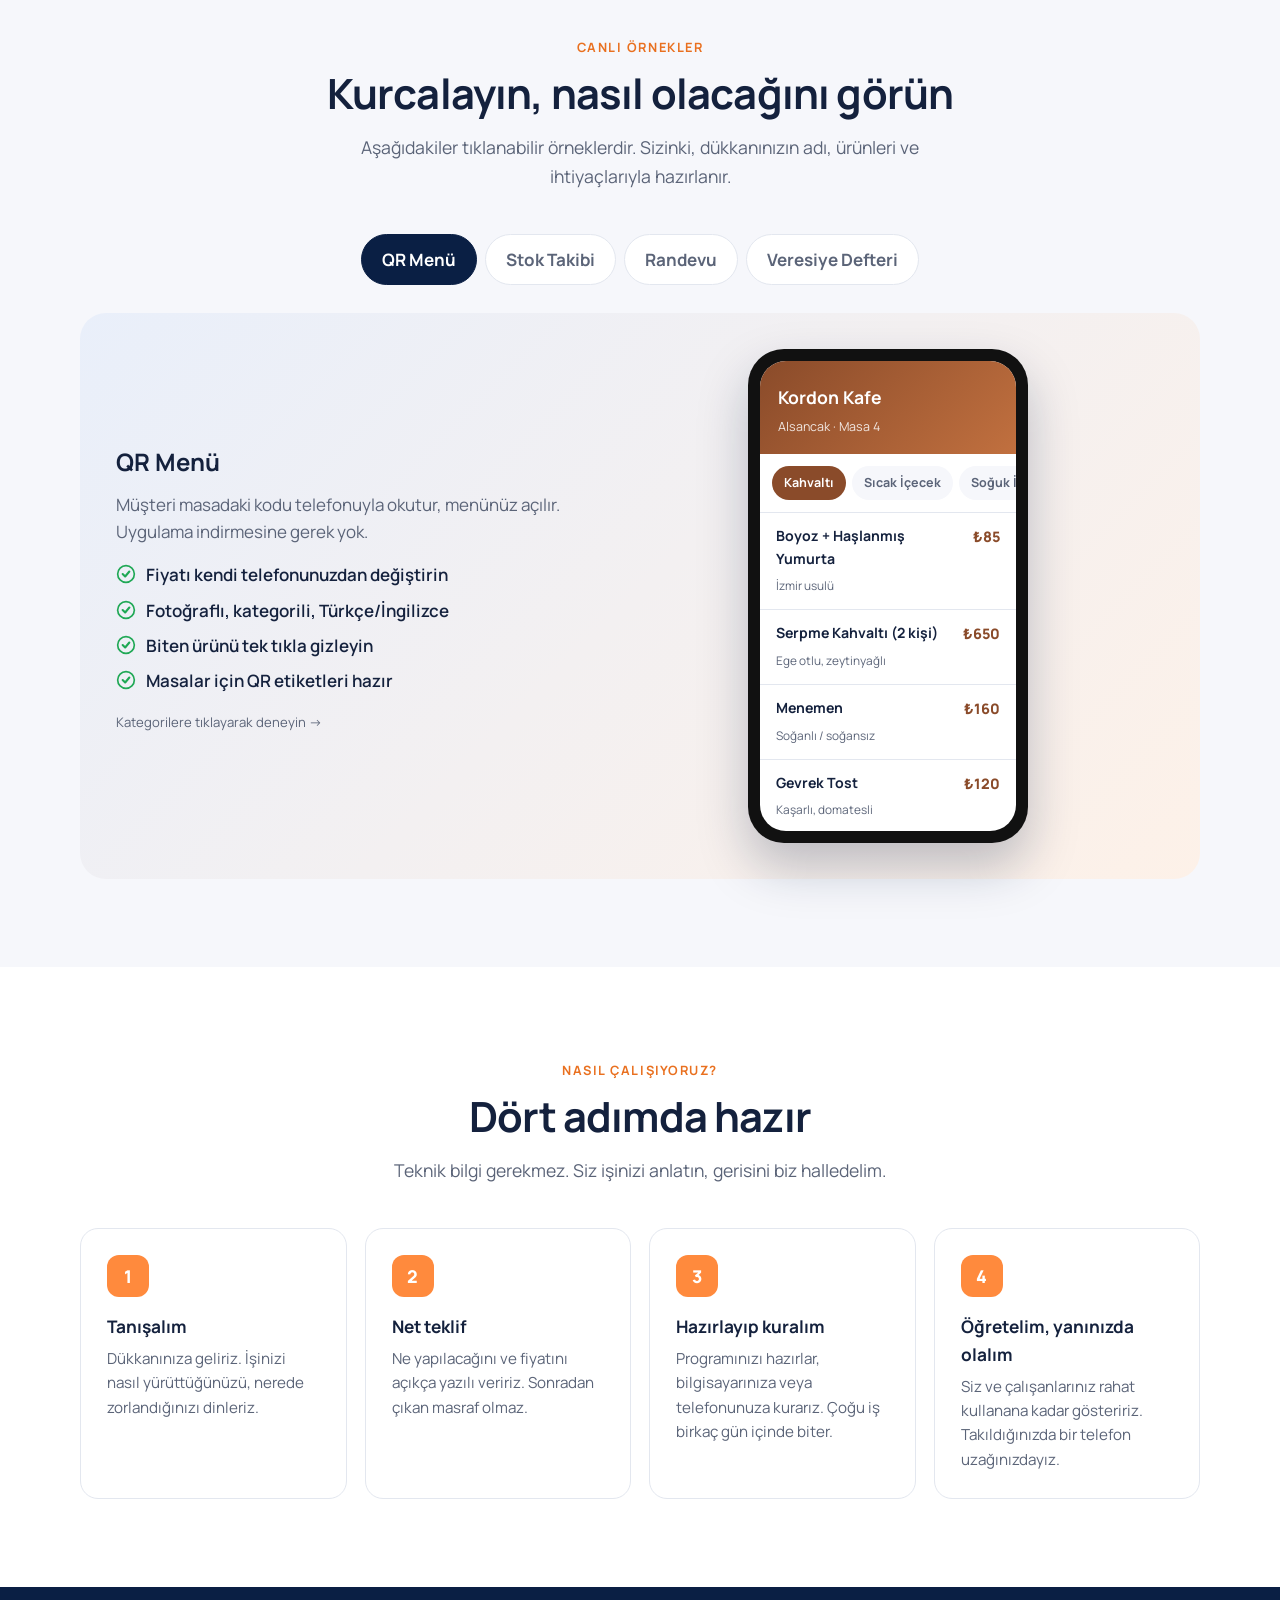
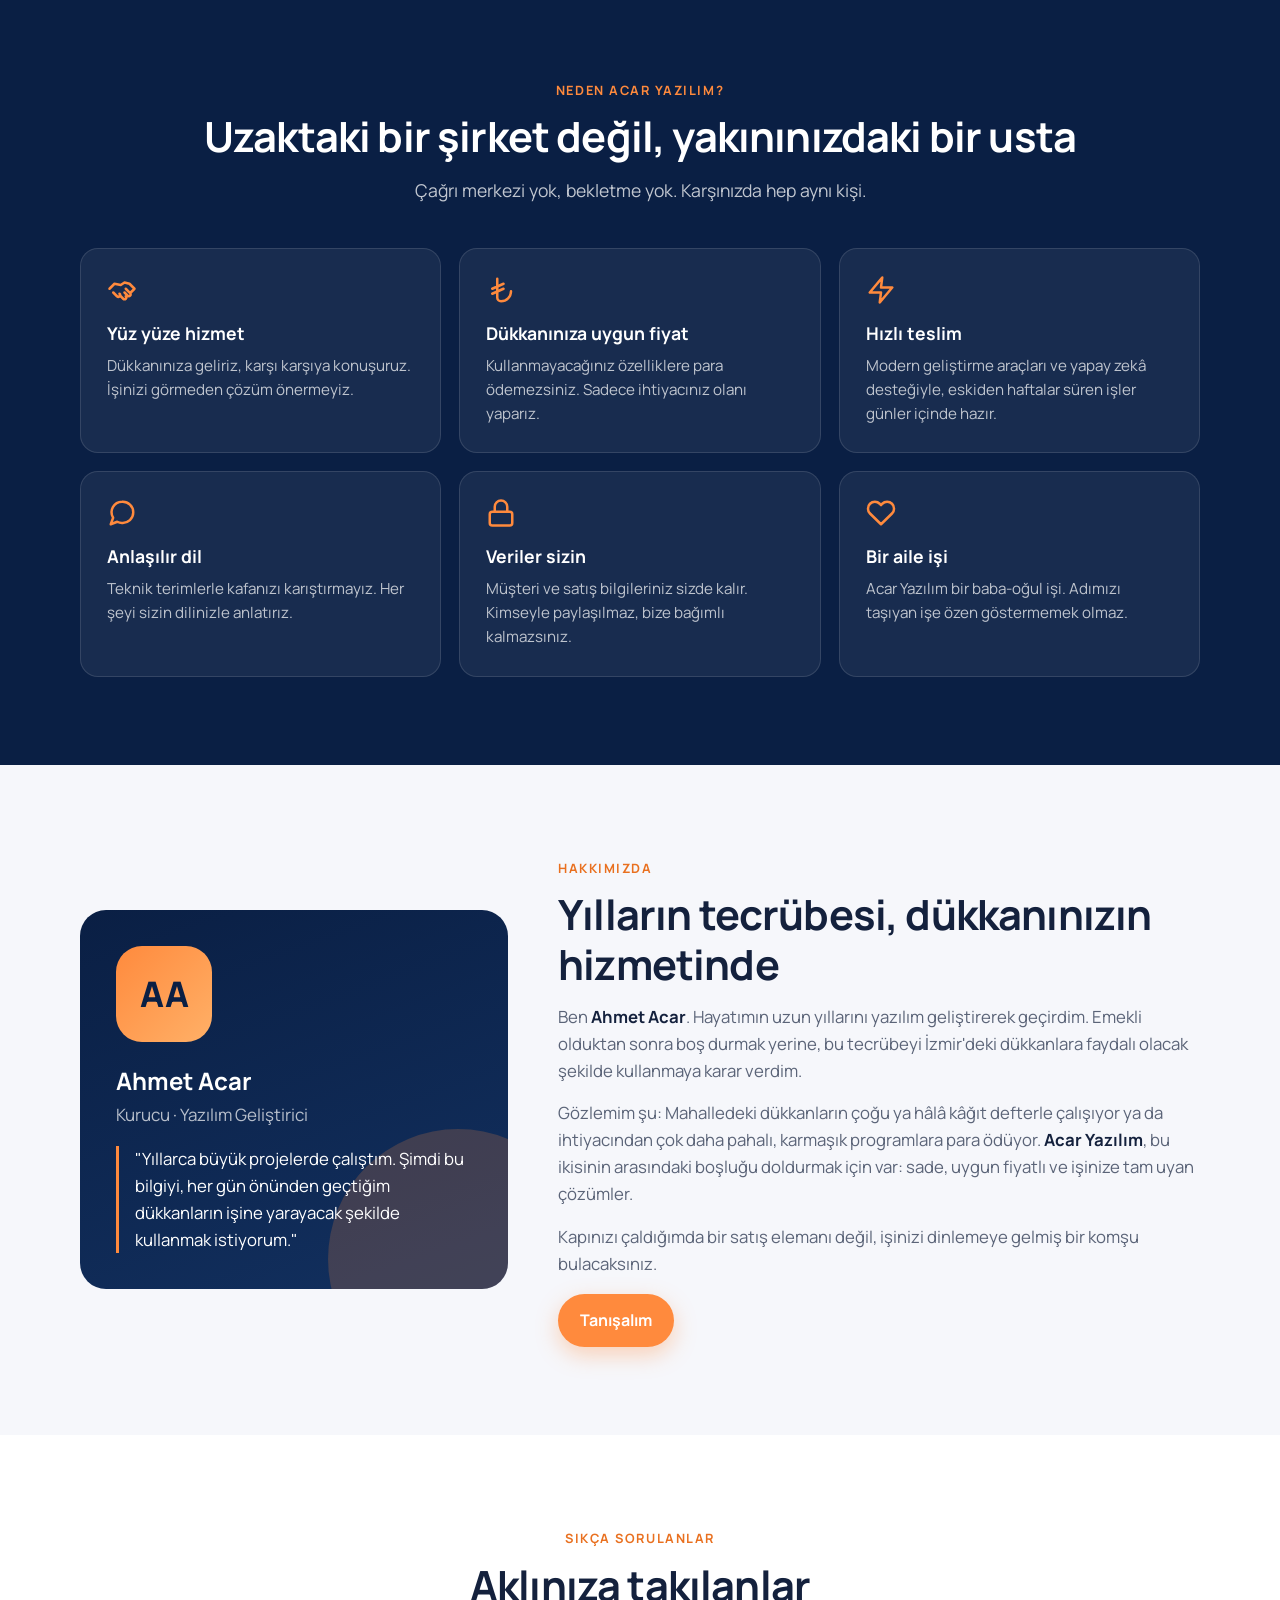
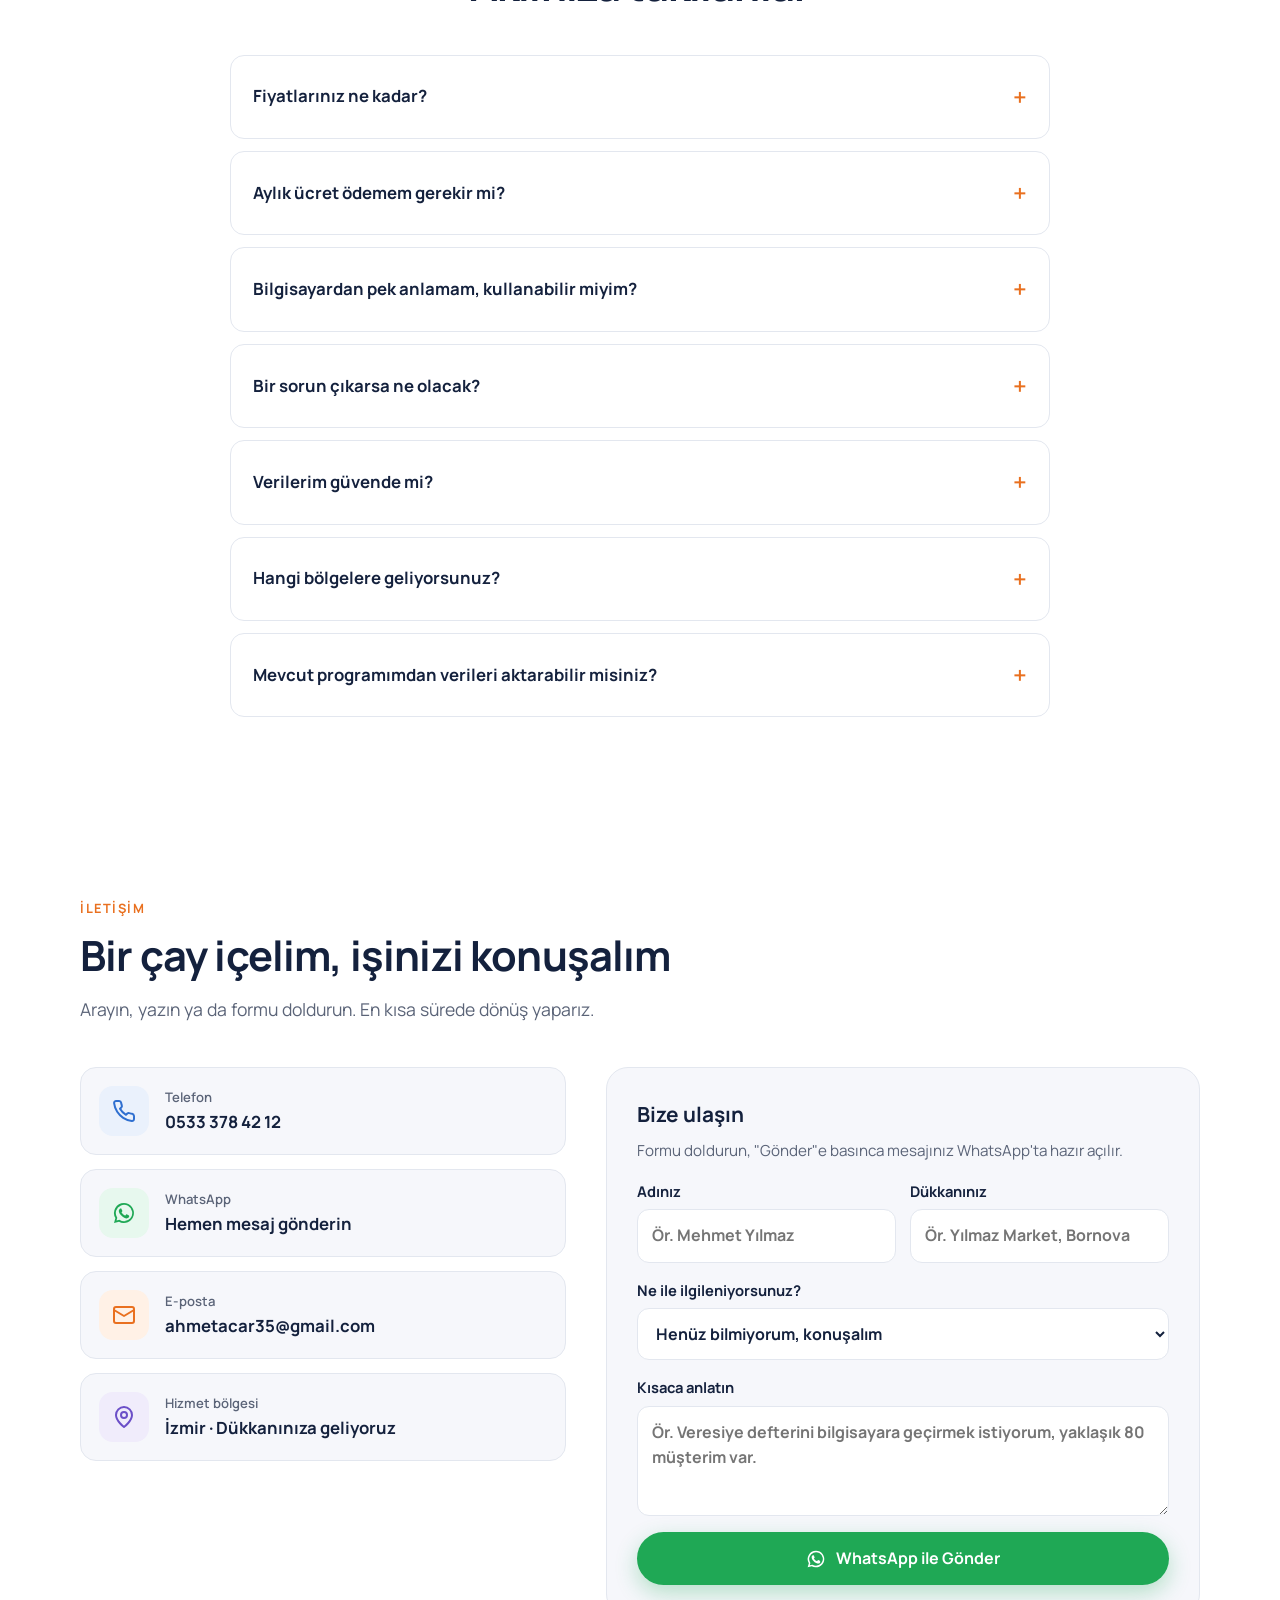
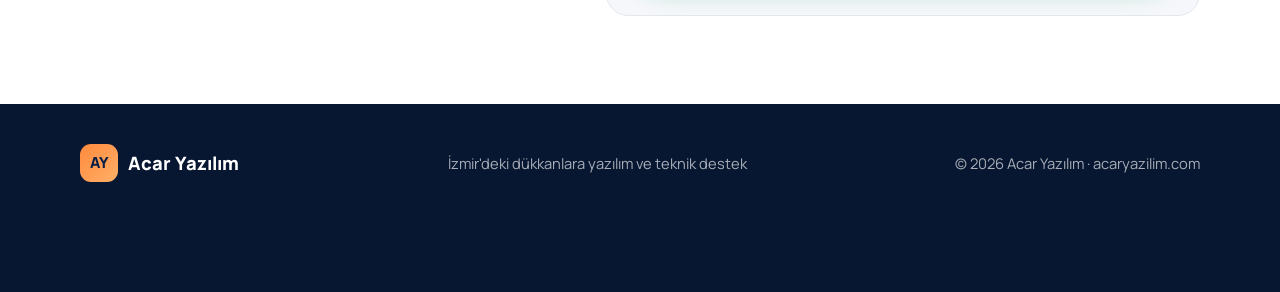
==== commit 882d1177: "Fix contact email address Co-Authored-By: Claude Opus 5.5 <noreply@anthropic.com>" ====
--- a/index.html
+++ b/index.html
@@ -989,7 +989,7 @@
     const AYAR = {
       telefon: "905333784212",            // Ülke koduyla, boşluksuz
       telefonGorunen: "0533 378 42 12",   // Sitede görünen hali
-      eposta: "ahmetacar@gmail.com",
+      eposta: "ahmetacar35@gmail.com",
       waMesaj: "Merhaba, acaryazilim.com sitenizden ulaşıyorum. Bilgi almak istiyorum."
     };
     // ==========================================================
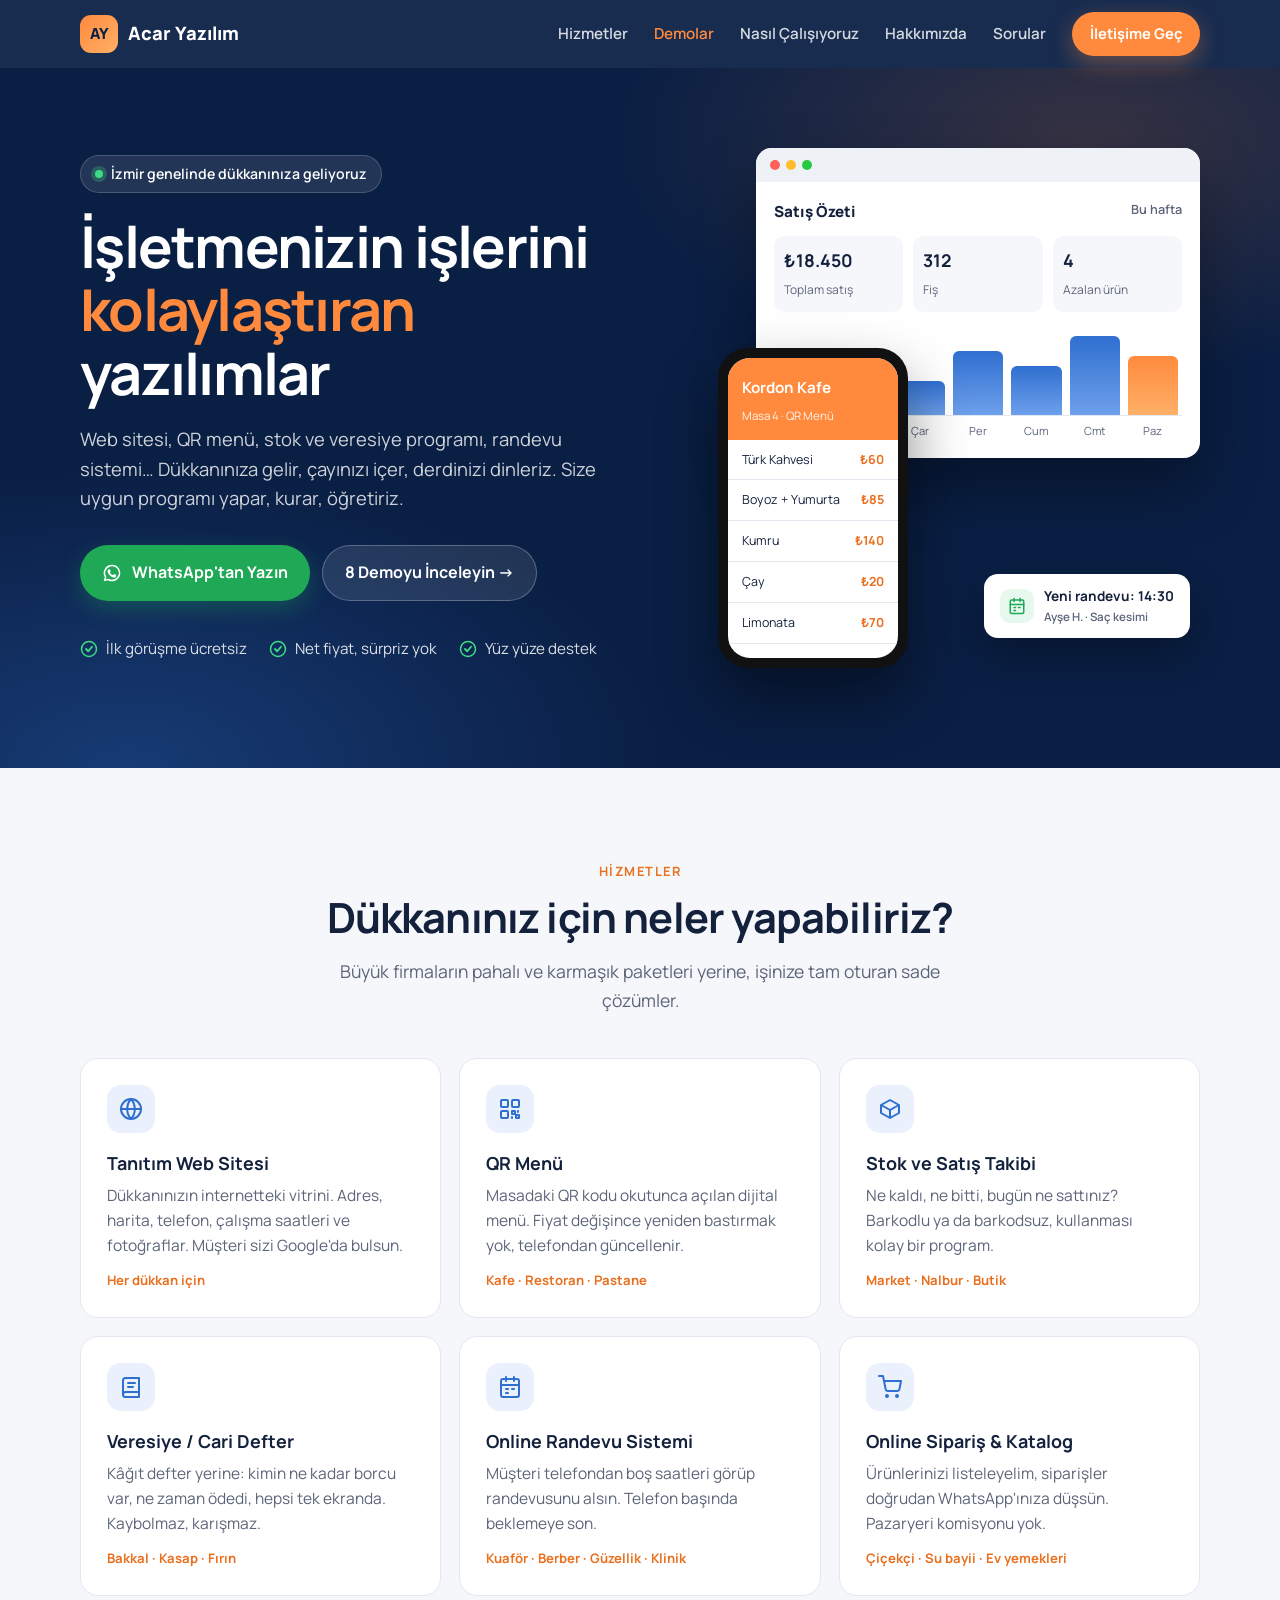
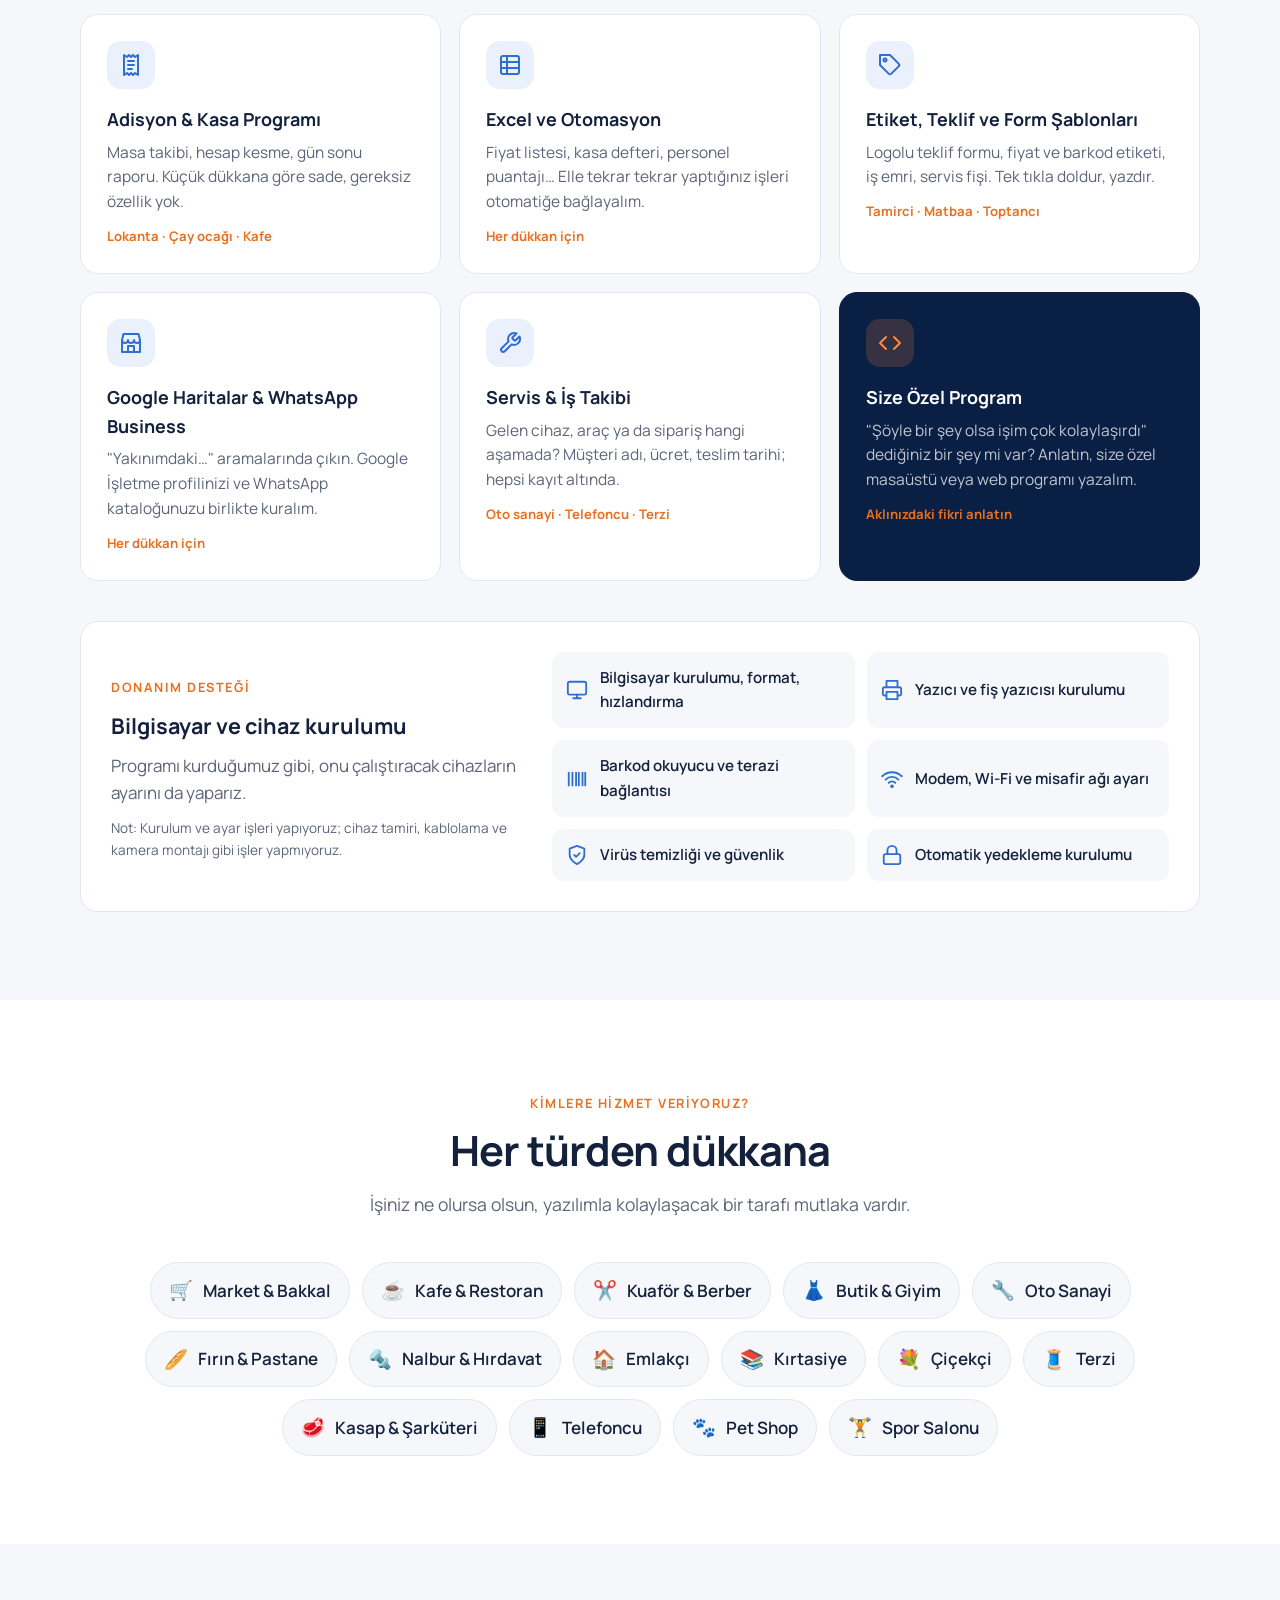
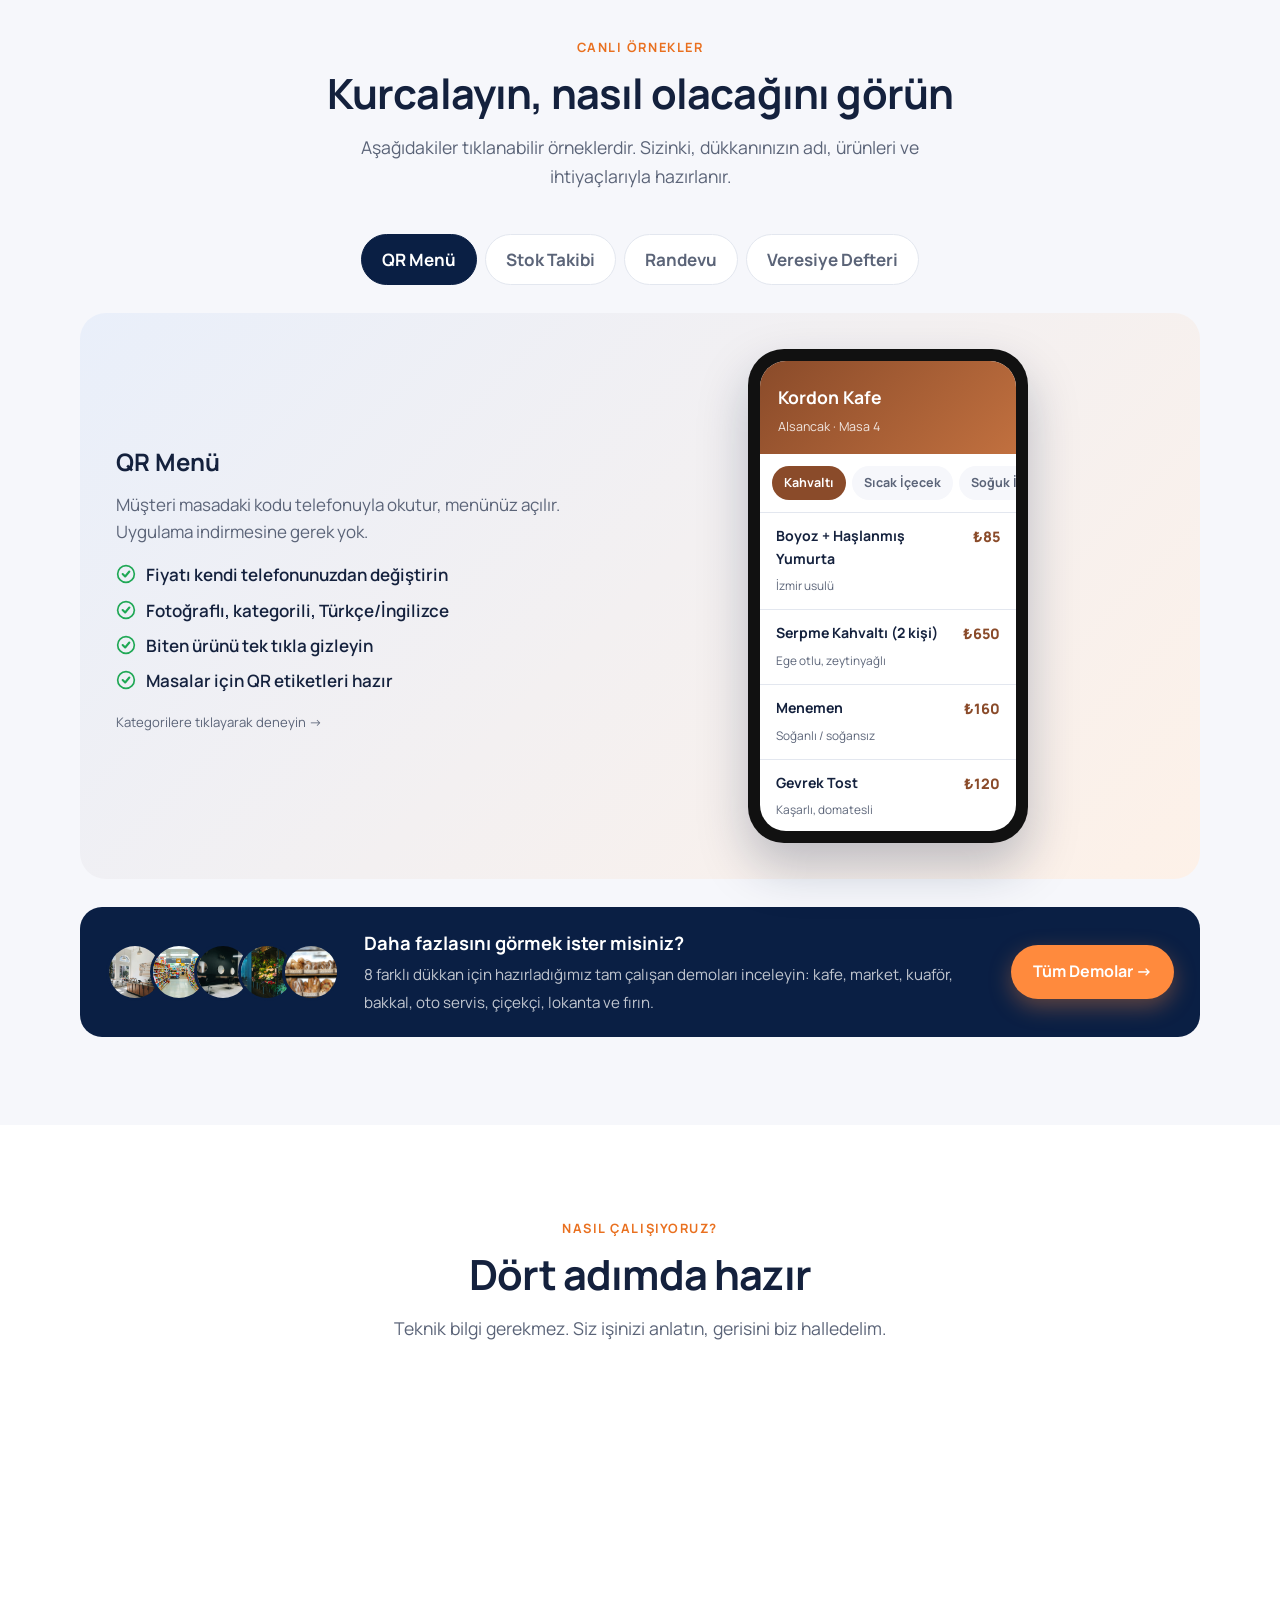
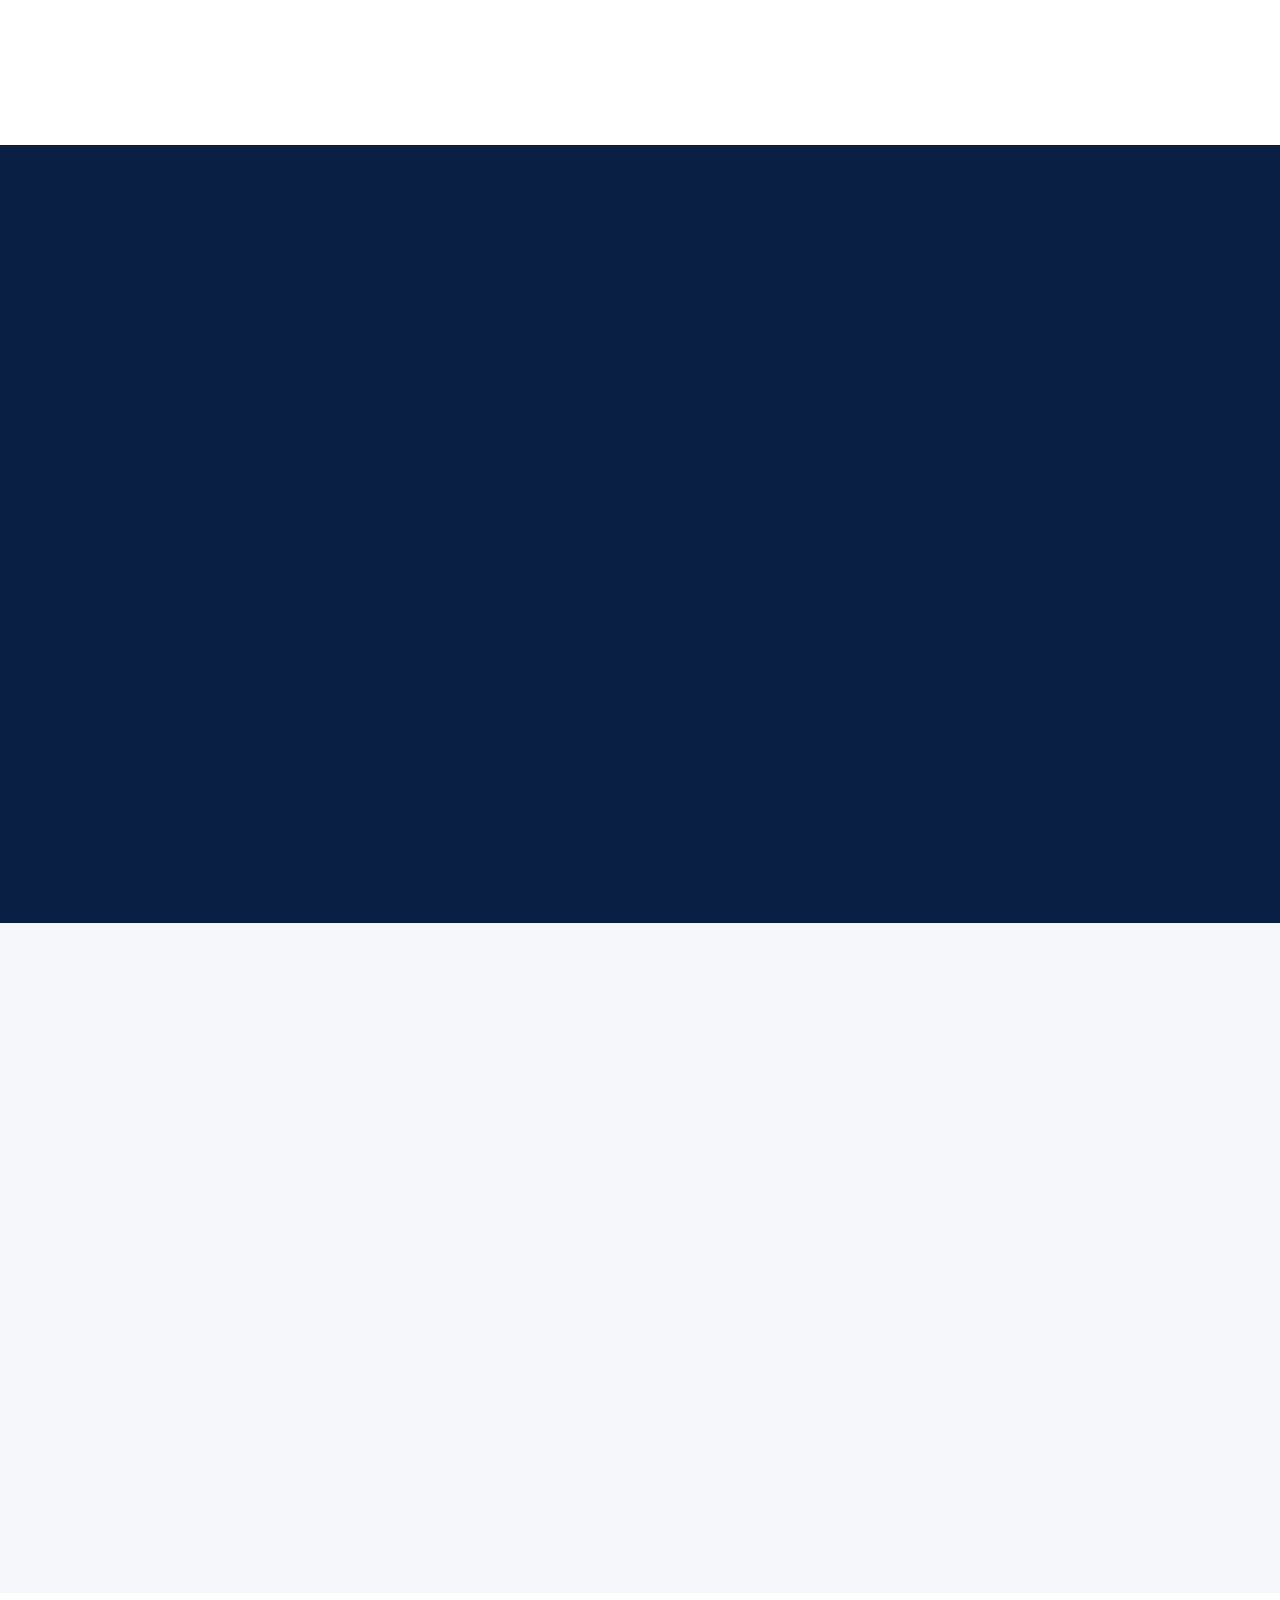
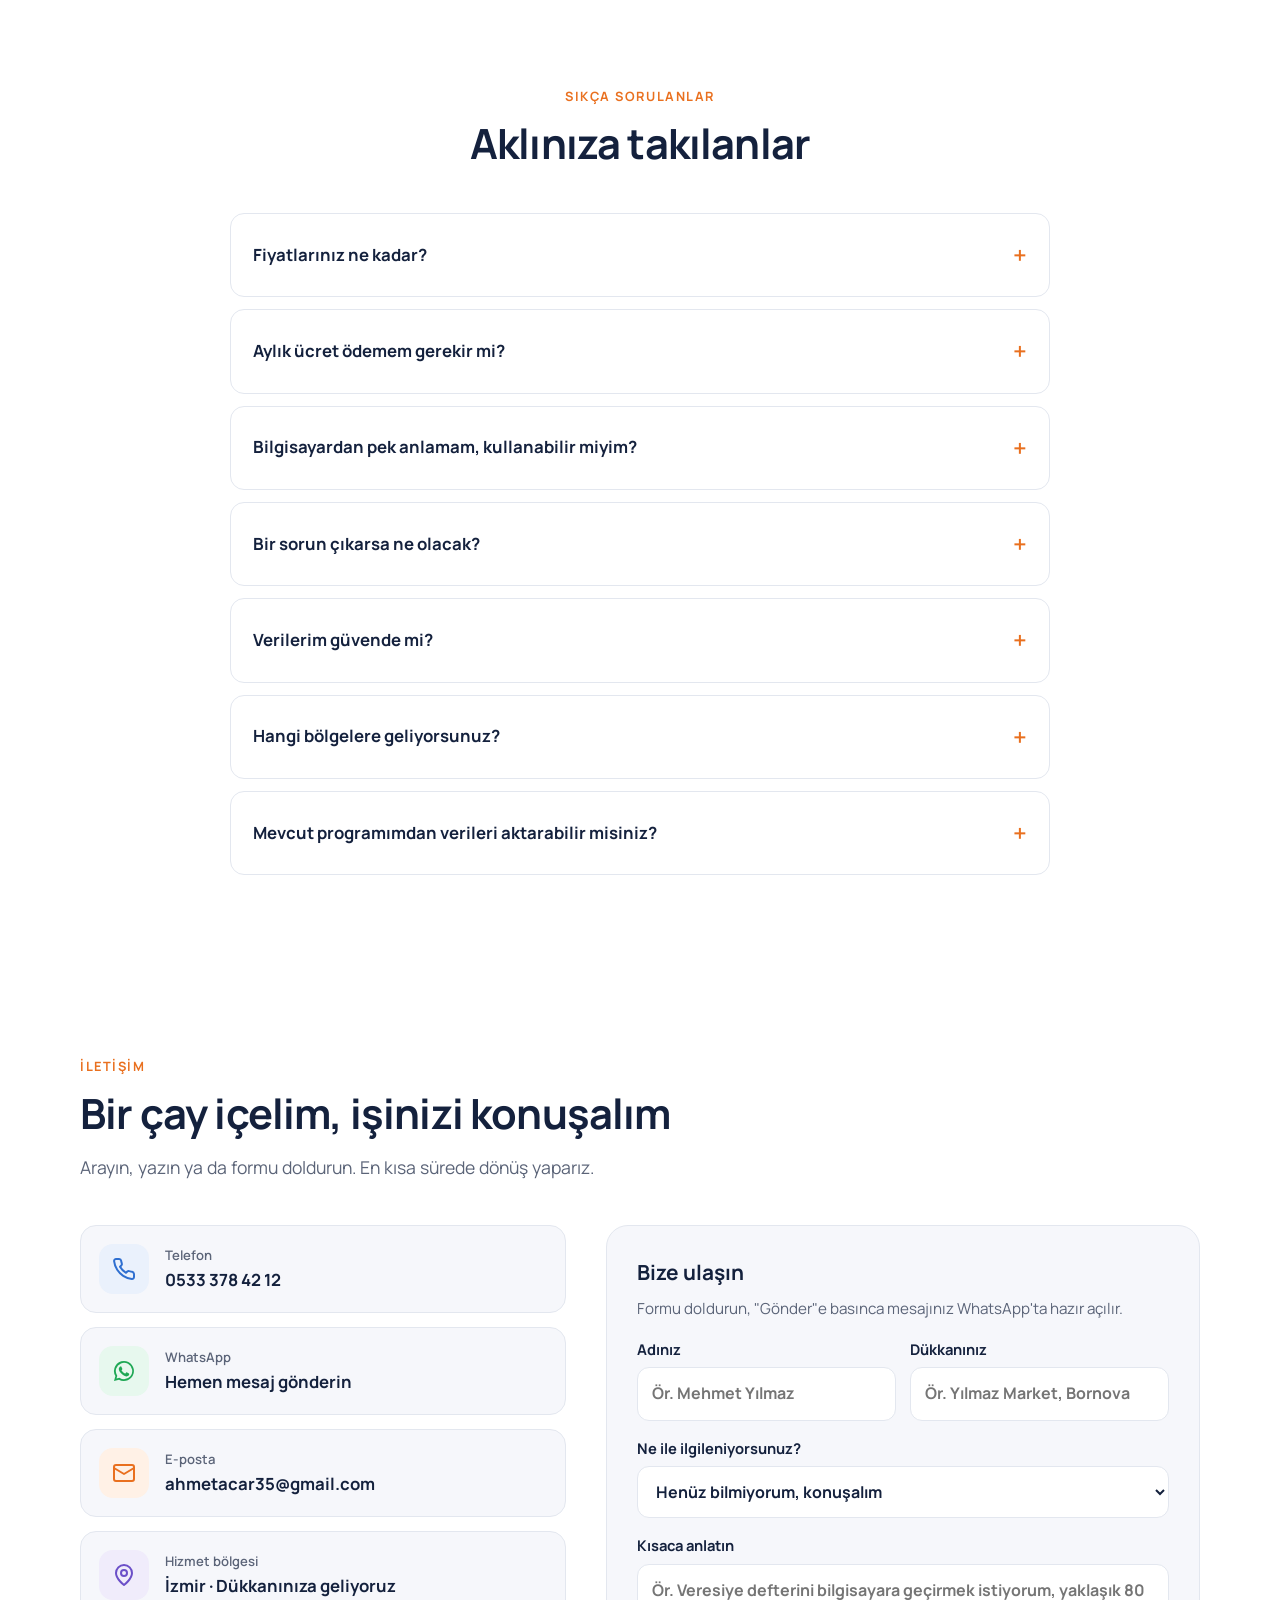
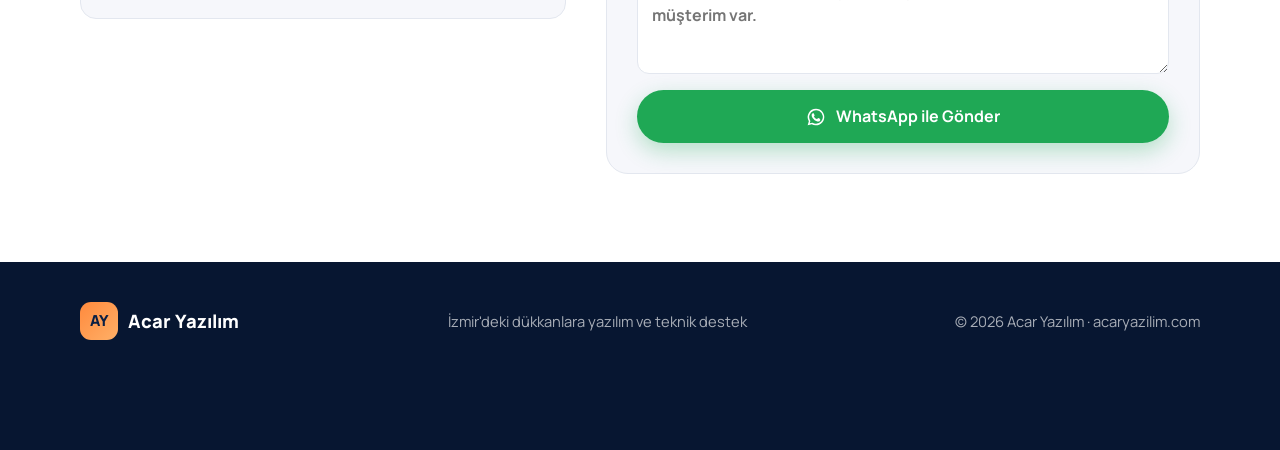
==== commit 7c643a1e: "Add Demolar section with 8 working demo apps QR menu, stock/POS, online booking, credit ledger, auto" ====
--- a/index.html
+++ b/index.html
@@ -297,6 +297,21 @@
     .debt.green { color: #148043; }
     .pay-btn { margin-left: 10px; border: 0; background: var(--bg); padding: 6px 10px; border-radius: 8px; font-size: .75rem; font-weight: 700; color: var(--blue); }
     .total-row { display: flex; justify-content: space-between; padding: 14px 6px 4px; font-weight: 800; }
+
+    /* Demolar tanıtımı */
+    .demo-promo {
+      margin-top: 28px; display: flex; align-items: center; gap: 24px; flex-wrap: wrap;
+      background: var(--navy); color: #fff; border-radius: 22px; padding: 22px 26px;
+      transition: transform .2s ease, box-shadow .2s ease;
+    }
+    .demo-promo:hover { transform: translateY(-3px); box-shadow: 0 18px 40px rgba(10,31,68,.25); }
+    .demo-thumbs { display: flex; }
+    .demo-thumbs img { width: 58px; height: 58px; border-radius: 50%; object-fit: cover; border: 3px solid var(--navy); margin-left: -14px; }
+    .demo-thumbs img:first-child { margin-left: 0; }
+    .demo-promo-text { flex: 1; min-width: 220px; }
+    .demo-promo-text b { display: block; font-size: 1.15rem; margin-bottom: 2px; }
+    .demo-promo-text span { color: rgba(255,255,255,.75); font-size: .95rem; }
+    .nav-links a.nav-demo { opacity: 1; color: var(--orange); }
 
     /* Nasıl çalışıyoruz */
     .steps { display: grid; grid-template-columns: repeat(4, 1fr); gap: 18px; counter-reset: step; }
@@ -473,7 +488,7 @@
       </button>
       <nav class="nav-links" id="navLinks">
         <a href="#hizmetler">Hizmetler</a>
-        <a href="#ornekler">Örnekler</a>
+        <a href="demolar/" class="nav-demo">Demolar</a>
         <a href="#nasil">Nasıl Çalışıyoruz</a>
         <a href="#hakkimizda">Hakkımızda</a>
         <a href="#sss">Sorular</a>
@@ -492,7 +507,7 @@
           <p class="sub">Web sitesi, QR menü, stok ve veresiye programı, randevu sistemi… Dükkanınıza gelir, çayınızı içer, derdinizi dinleriz. Size uygun programı yapar, kurar, öğretiriz.</p>
           <div class="hero-ctas">
             <a class="btn btn-wa js-wa" href="#iletisim" target="_blank" rel="noopener"><svg><use href="#i-wa"/></svg> WhatsApp'tan Yazın</a>
-            <a class="btn btn-ghost" href="#hizmetler">Neler Yapıyoruz?</a>
+            <a class="btn btn-ghost" href="demolar/">8 Demoyu İnceleyin →</a>
           </div>
           <div class="hero-points">
             <span><svg><use href="#i-check"/></svg> İlk görüşme ücretsiz</span>
@@ -772,6 +787,21 @@
             <div class="app-body" id="vereList"></div>
           </div>
         </div>
+
+        <a class="demo-promo reveal" href="demolar/">
+          <div class="demo-thumbs" aria-hidden="true">
+            <img src="demolar/img/kafe-kapak.jpg" alt="" loading="lazy" />
+            <img src="demolar/img/market-kapak.jpg" alt="" loading="lazy" />
+            <img src="demolar/img/salon-kapak.jpg" alt="" loading="lazy" />
+            <img src="demolar/img/cicek-kapak.jpg" alt="" loading="lazy" />
+            <img src="demolar/img/firin-kapak.jpg" alt="" loading="lazy" />
+          </div>
+          <div class="demo-promo-text">
+            <b>Daha fazlasını görmek ister misiniz?</b>
+            <span>8 farklı dükkan için hazırladığımız tam çalışan demoları inceleyin: kafe, market, kuaför, bakkal, oto servis, çiçekçi, lokanta ve fırın.</span>
+          </div>
+          <span class="btn btn-orange">Tüm Demolar →</span>
+        </a>
       </div>
     </section>
 
